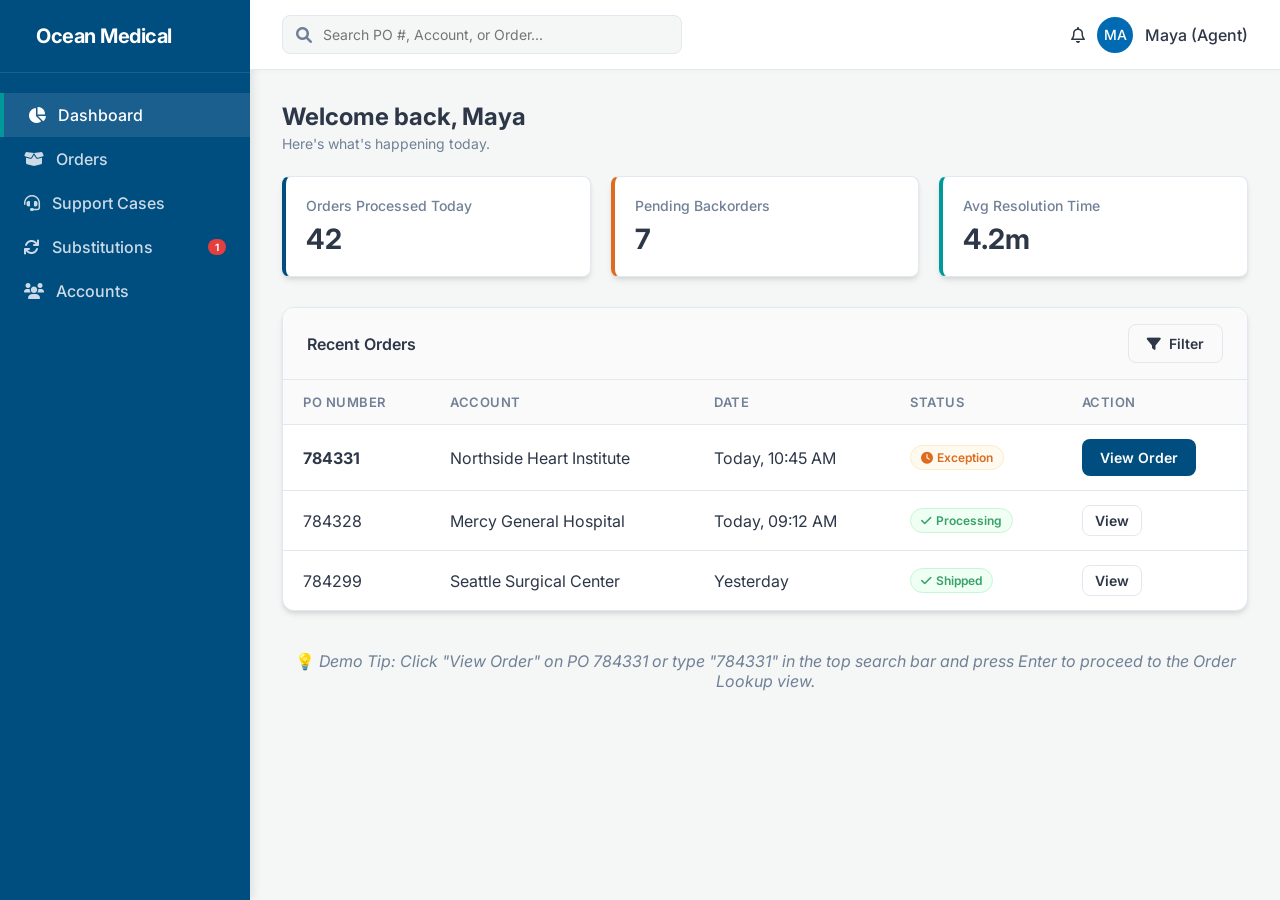
==== Ocean Medical/index.html @ 2ea59553 "Create index.html" ====
<!DOCTYPE html>
<html lang="en">
<head>
    <meta charset="UTF-8">
    <meta name="viewport" content="width=device-width, initial-scale=1.0">
    <title>Ocean Medical CRM</title>
    <link href="https://fonts.googleapis.com/css2?family=Inter:wght@300;400;500;600;700&display=swap" rel="stylesheet">
    <link href="https://cdnjs.cloudflare.com/ajax/libs/font-awesome/6.0.0/css/all.min.css" rel="stylesheet">
    <style>
        :root {
            --primary: #004d80;
            --primary-light: #006bb3;
            --secondary: #009999;
            --background: #f4f7f6;
            --surface: #ffffff;
            --text-main: #2d3748;
            --text-muted: #718096;
            --danger: #e53e3e;
            --danger-bg: #fff5f5;
            --success: #38a169;
            --success-bg: #f0fff4;
            --warning: #dd6b20;
            --border: #e2e8f0;
            --shadow: 0 4px 6px -1px rgba(0, 0, 0, 0.1), 0 2px 4px -1px rgba(0, 0, 0, 0.06);
            --radius-md: 8px;
            --radius-lg: 12px;
        }

        * {
            margin: 0;
            padding: 0;
            box-sizing: border-box;
            font-family: 'Inter', sans-serif;
        }

        body {
            background-color: var(--background);
            color: var(--text-main);
            display: flex;
            height: 100vh;
            overflow: hidden;
        }

        /* Layout */
        .sidebar {
            width: 250px;
            background-color: var(--primary);
            color: white;
            display: flex;
            flex-direction: column;
            box-shadow: 2px 0 10px rgba(0,0,0,0.1);
        }

        .brand {
            padding: 24px;
            font-size: 20px;
            font-weight: 700;
            display: flex;
            align-items: center;
            gap: 12px;
            border-bottom: 1px solid rgba(255,255,255,0.1);
            letter-spacing: -0.5px;
        }

        .brand i {
            color: var(--secondary);
            font-size: 24px;
        }

        .nav-items {
            padding: 20px 0;
            flex: 1;
        }

        .nav-item {
            padding: 12px 24px;
            display: flex;
            align-items: center;
            gap: 12px;
            color: rgba(255,255,255,0.8);
            cursor: pointer;
            transition: all 0.2s;
            font-weight: 500;
        }

        .nav-item:hover, .nav-item.active {
            background-color: rgba(255,255,255,0.1);
            color: white;
            border-left: 4px solid var(--secondary);
        }

        .main-content {
            flex: 1;
            display: flex;
            flex-direction: column;
            overflow-y: auto;
        }

        .topbar {
            height: 70px;
            background: var(--surface);
            border-bottom: 1px solid var(--border);
            display: flex;
            align-items: center;
            justify-content: space-between;
            padding: 0 32px;
            box-shadow: 0 2px 4px rgba(0,0,0,0.02);
        }

        .search-container {
            position: relative;
            width: 400px;
        }

        .search-container i {
            position: absolute;
            left: 14px;
            top: 50%;
            transform: translateY(-50%);
            color: var(--text-muted);
        }

        .search-input {
            width: 100%;
            padding: 10px 10px 10px 40px;
            border: 1px solid var(--border);
            border-radius: var(--radius-md);
            background: var(--background);
            font-size: 14px;
            transition: all 0.2s;
        }

        .search-input:focus {
            outline: none;
            border-color: var(--primary);
            background: var(--surface);
            box-shadow: 0 0 0 3px rgba(0, 77, 128, 0.1);
        }

        .user-profile {
            display: flex;
            align-items: center;
            gap: 12px;
            font-weight: 500;
        }

        .avatar {
            width: 36px;
            height: 36px;
            background-color: var(--primary-light);
            color: white;
            border-radius: 50%;
            display: flex;
            align-items: center;
            justify-content: center;
            font-size: 14px;
        }

        /* Container for Views */
        .view-container {
            padding: 32px;
            max-width: 1200px;
            margin: 0 auto;
            width: 100%;
            display: none; /* Hidden by default */
            animation: fadeIn 0.4s ease;
        }

        .view-container.active {
            display: block;
        }

        @keyframes fadeIn {
            from { opacity: 0; transform: translateY(10px); }
            to { opacity: 1; transform: translateY(0); }
        }

        /* View common elements */
        .page-header {
            margin-bottom: 24px;
            display: flex;
            justify-content: space-between;
            align-items: flex-end;
        }

        .page-title {
            font-size: 24px;
            font-weight: 700;
            color: var(--text-main);
        }
        
        .page-subtitle {
            color: var(--text-muted);
            margin-top: 4px;
            font-size: 14px;
        }

        .card {
            background: var(--surface);
            border-radius: var(--radius-lg);
            box-shadow: var(--shadow);
            border: 1px solid var(--border);
            overflow: hidden;
            margin-bottom: 24px;
        }

        .card-header {
            padding: 16px 24px;
            border-bottom: 1px solid var(--border);
            font-weight: 600;
            display: flex;
            justify-content: space-between;
            align-items: center;
            background: #fafafa;
        }

        .card-body {
            padding: 24px;
        }

        /* Buttons */
        .btn {
            padding: 10px 18px;
            border-radius: var(--radius-md);
            font-weight: 600;
            font-size: 14px;
            cursor: pointer;
            border: none;
            transition: all 0.2s;
            display: inline-flex;
            align-items: center;
            gap: 8px;
        }

        .btn-primary {
            background-color: var(--primary);
            color: white;
        }

        .btn-primary:hover {
            background-color: var(--primary-light);
            transform: translateY(-1px);
        }

        .btn-outline {
            background-color: transparent;
            border: 1px solid var(--border);
            color: var(--text-main);
        }

        .btn-outline:hover {
            background-color: var(--background);
        }

        .btn-danger {
            background-color: var(--danger);
            color: white;
        }

        /* Status Badges */
        .badge {
            padding: 4px 10px;
            border-radius: 20px;
            font-size: 12px;
            font-weight: 600;
            display: inline-flex;
            align-items: center;
            gap: 4px;
        }

        .badge-danger { background: var(--danger-bg); color: var(--danger); border: 1px solid #fed7d7; }
        .badge-success { background: var(--success-bg); color: var(--success); border: 1px solid #c6f6d5; }
        .badge-warning { background: #fffaf0; color: var(--warning); border: 1px solid #feebc8; }

        /* Tables */
        .table {
            width: 100%;
            border-collapse: collapse;
        }

        .table th, .table td {
            text-align: left;
            padding: 14px 20px;
            border-bottom: 1px solid var(--border);
        }

        .table th {
            font-weight: 600;
            color: var(--text-muted);
            font-size: 13px;
            text-transform: uppercase;
            letter-spacing: 0.5px;
            background: #fafafa;
        }

        .table tr:last-child td { border-bottom: none; }
        .table tbody tr:hover { background-color: var(--background); }

        /* Custom Order Details Styles */
        .info-grid {
            display: grid;
            grid-template-columns: repeat(3, 1fr);
            gap: 20px;
            margin-bottom: 24px;
        }

        .info-item label {
            display: block;
            font-size: 12px;
            color: var(--text-muted);
            margin-bottom: 4px;
            text-transform: uppercase;
            font-weight: 600;
        }

        .info-item div {
            font-size: 15px;
            font-weight: 500;
        }

        .substitute-alert {
            background-color: #ebf8ff;
            border: 1px solid #bee3f8;
            border-left: 4px solid #3182ce;
            padding: 16px;
            border-radius: var(--radius-md);
            margin-top: 24px;
            display: flex;
            justify-content: space-between;
            align-items: center;
        }
        
        .sub-text strong {
            color: #2b6cb0;
        }

        /* Form Styles */
        .form-group {
            margin-bottom: 20px;
        }

        .form-label {
            display: block;
            margin-bottom: 8px;
            font-weight: 600;
            color: var(--text-main);
            font-size: 14px;
        }

        .form-control {
            width: 100%;
            padding: 12px;
            border: 1px solid var(--border);
            border-radius: var(--radius-md);
            font-size: 15px;
            transition: all 0.2s;
        }

        .form-control:focus {
            outline: none;
            border-color: var(--primary);
            box-shadow: 0 0 0 3px rgba(0, 77, 128, 0.1);
        }

        textarea.form-control {
            min-height: 100px;
            resize: vertical;
        }

        .checkbox-group {
            display: flex;
            align-items: center;
            gap: 10px;
            margin-bottom: 12px;
            padding: 12px;
            background: var(--background);
            border-radius: var(--radius-md);
            border: 1px solid var(--border);
            cursor: pointer;
        }

        .checkbox-group input {
            width: 18px;
            height: 18px;
            accent-color: var(--primary);
        }

        /* Success Alert */
        .success-banner {
            background-color: var(--success);
            color: white;
            padding: 20px;
            border-radius: var(--radius-md);
            display: flex;
            align-items: center;
            gap: 16px;
            margin-bottom: 24px;
            display: none;
        }
        .success-banner.active {
            display: flex;
            animation: fadeIn 0.4s ease;
        }

        .dashboard-stats {
            display: grid;
            grid-template-columns: repeat(3, 1fr);
            gap: 20px;
            margin-bottom: 30px;
        }
        
        .stat-card {
            background: white;
            padding: 20px;
            border-radius: var(--radius-md);
            border: 1px solid var(--border);
            box-shadow: var(--shadow);
            border-left: 4px solid var(--primary);
        }
        .stat-value {
            font-size: 28px;
            font-weight: 700;
            margin-top: 8px;
        }
        .stat-label {
            color: var(--text-muted);
            font-size: 14px;
            font-weight: 500;
        }

        /* ── Substitution View Styles ── */
        .sub-page-alert {
            background: linear-gradient(135deg, #ebf8ff 0%, #e6f6ff 100%);
            border: 1px solid #bee3f8;
            border-left: 5px solid #3182ce;
            border-radius: var(--radius-md);
            padding: 18px 24px;
            margin-bottom: 24px;
            display: flex;
            align-items: center;
            gap: 14px;
        }
        .sub-page-alert i { font-size: 22px; color: #3182ce; flex-shrink: 0; }
        .sub-page-alert-text { flex: 1; }
        .sub-page-alert-text strong { color: #2b6cb0; }
        .sub-page-alert-text p { margin-top: 2px; color: var(--text-muted); font-size: 14px; }

        .comparison-grid {
            display: grid;
            grid-template-columns: 1fr 1fr;
            gap: 20px;
            margin-bottom: 24px;
        }

        .compare-card {
            border-radius: var(--radius-lg);
            border: 1px solid var(--border);
            overflow: hidden;
            box-shadow: var(--shadow);
        }
        .compare-card-header {
            padding: 14px 20px;
            font-weight: 700;
            font-size: 14px;
            display: flex;
            align-items: center;
            gap: 10px;
        }
        .compare-card-header.original {
            background: #fff5f5;
            color: var(--danger);
            border-bottom: 1px solid #fed7d7;
        }
        .compare-card-header.substitute {
            background: #f0fdf4;
            color: var(--success);
            border-bottom: 1px solid #c6f6d5;
        }
        .compare-card-body {
            background: white;
            padding: 20px;
        }
        .compare-row {
            display: flex;
            justify-content: space-between;
            align-items: center;
            padding: 10px 0;
            border-bottom: 1px solid var(--border);
            font-size: 14px;
        }
        .compare-row:last-child { border-bottom: none; }
        .compare-row-label { color: var(--text-muted); font-weight: 500; }
        .compare-row-value { font-weight: 600; }

        .availability-badge {
            display: inline-flex;
            align-items: center;
            gap: 6px;
            padding: 4px 12px;
            border-radius: 20px;
            font-size: 12px;
            font-weight: 700;
        }
        .avail-none { background: #fff5f5; color: var(--danger); border: 1px solid #fed7d7; }
        .avail-good { background: #f0fff4; color: var(--success); border: 1px solid #c6f6d5; }

        .sub-detail-row {
            display: grid;
            grid-template-columns: repeat(3, 1fr);
            gap: 20px;
            margin-bottom: 24px;
        }
        .sub-detail-item {
            background: #fafafa;
            border: 1px solid var(--border);
            border-radius: var(--radius-md);
            padding: 16px 20px;
        }
        .sub-detail-item label {
            font-size: 11px;
            text-transform: uppercase;
            letter-spacing: 0.6px;
            color: var(--text-muted);
            font-weight: 600;
            display: block;
            margin-bottom: 6px;
        }
        .sub-detail-item div {
            font-size: 15px;
            font-weight: 600;
            color: var(--text-main);
        }

        .price-diff-banner {
            background: linear-gradient(135deg, #fffaf0, #fefce8);
            border: 1px solid #feebc8;
            border-left: 5px solid var(--warning);
            border-radius: var(--radius-md);
            padding: 16px 24px;
            display: flex;
            align-items: center;
            gap: 14px;
            margin-bottom: 24px;
        }
        .price-diff-banner i { color: var(--warning); font-size: 20px; }
        .price-diff-text { flex: 1; }
        .price-diff-text strong { color: #744210; }
        .price-diff-text p { font-size: 13px; color: var(--text-muted); margin-top: 2px; }

        .sub-actions {
            display: flex;
            gap: 12px;
            justify-content: flex-end;
            padding-top: 24px;
            border-top: 1px solid var(--border);
            margin-top: 8px;
        }

        .btn-success {
            background-color: var(--success);
            color: white;
        }
        .btn-success:hover {
            background-color: #2f855a;
            transform: translateY(-1px);
        }

        .sub-nav-badge {
            background: #e53e3e;
            color: white;
            font-size: 10px;
            font-weight: 700;
            border-radius: 10px;
            padding: 2px 7px;
            margin-left: auto;
        }

        /* ── Redesigned Case Page ── */
        .case-layout {
            display: grid;
            grid-template-columns: 1fr 340px;
            gap: 24px;
            align-items: start;
        }

        .case-form-panel {
            background: var(--surface);
            border-radius: var(--radius-lg);
            border: 1px solid var(--border);
            box-shadow: var(--shadow);
            overflow: hidden;
        }

        .case-form-section {
            padding: 24px;
            border-bottom: 1px solid var(--border);
        }
        .case-form-section:last-child { border-bottom: none; }

        .case-section-title {
            font-size: 13px;
            font-weight: 700;
            text-transform: uppercase;
            letter-spacing: 0.6px;
            color: var(--text-muted);
            margin-bottom: 16px;
            display: flex;
            align-items: center;
            gap: 8px;
        }
        .case-section-title i { color: var(--primary); }

        .priority-selector {
            display: grid;
            grid-template-columns: repeat(3, 1fr);
            gap: 10px;
            margin-bottom: 0;
        }
        .priority-option {
            border: 2px solid var(--border);
            border-radius: var(--radius-md);
            padding: 12px;
            text-align: center;
            cursor: pointer;
            transition: all 0.2s;
            user-select: none;
        }
        .priority-option:hover { border-color: var(--primary); background: #f0f7ff; }
        .priority-option.selected { border-color: var(--danger); background: #fff5f5; }
        .priority-option .p-icon { font-size: 20px; margin-bottom: 6px; }
        .priority-option .p-label { font-size: 12px; font-weight: 700; }
        .priority-option .p-sub { font-size: 11px; color: var(--text-muted); margin-top: 2px; }
        .priority-option.selected .p-label { color: var(--danger); }

        .action-card {
            border: 1.5px solid var(--border);
            border-radius: var(--radius-md);
            padding: 16px;
            margin-bottom: 10px;
            display: flex;
            align-items: flex-start;
            gap: 14px;
            cursor: pointer;
            transition: all 0.2s;
            position: relative;
            background: white;
        }
        .action-card:last-child { margin-bottom: 0; }
        .action-card:hover { border-color: var(--primary-light); background: #f8faff; }
        .action-card.checked { background: #f0f4ff; }
        .action-card.checked.danger { border-color: var(--danger); background: #fff5f5; }
        .action-card.checked.warning { border-color: var(--warning); background: #fffaf0; }
        .action-card input[type="checkbox"] { display: none; }
        .action-card-icon {
            width: 36px;
            height: 36px;
            border-radius: 8px;
            display: flex;
            align-items: center;
            justify-content: center;
            font-size: 16px;
            flex-shrink: 0;
        }
        .action-card-icon.danger { background: #fff5f5; color: var(--danger); }
        .action-card-icon.warning { background: #fffaf0; color: var(--warning); }
        .action-card-body { flex: 1; }
        .action-card-title { font-weight: 700; font-size: 14px; margin-bottom: 3px; }
        .action-card-desc { font-size: 12px; color: var(--text-muted); line-height: 1.5; }
        .action-card-check {
            width: 22px;
            height: 22px;
            border-radius: 6px;
            border: 2px solid var(--border);
            display: flex;
            align-items: center;
            justify-content: center;
            flex-shrink: 0;
            transition: all 0.2s;
            color: white;
            font-size: 12px;
        }
        .action-card.checked .action-card-check {
            border-color: var(--primary);
            background: var(--primary);
        }

        .case-submit-row {
            padding: 20px 24px;
            background: #fafafa;
            border-top: 1px solid var(--border);
            display: flex;
            align-items: center;
            justify-content: space-between;
        }
        .case-submit-row .submit-hint {
            font-size: 12px;
            color: var(--text-muted);
            display: flex;
            align-items: center;
            gap: 6px;
        }

        /* Sidebar */
        .case-sidebar {
            display: flex;
            flex-direction: column;
            gap: 16px;
        }
        .sidebar-card {
            background: var(--surface);
            border-radius: var(--radius-lg);
            border: 1px solid var(--border);
            box-shadow: var(--shadow);
            overflow: hidden;
        }
        .sidebar-card-header {
            padding: 12px 16px;
            border-bottom: 1px solid var(--border);
            font-size: 12px;
            font-weight: 700;
            text-transform: uppercase;
            letter-spacing: 0.6px;
            color: var(--text-muted);
            background: #fafafa;
            display: flex;
            align-items: center;
            gap: 8px;
        }
        .sidebar-row {
            display: flex;
            justify-content: space-between;
            align-items: center;
            padding: 10px 16px;
            border-bottom: 1px solid var(--border);
            font-size: 13px;
        }
        .sidebar-row:last-child { border-bottom: none; }
        .sidebar-row-label { color: var(--text-muted); font-weight: 500; }
        .sidebar-row-value { font-weight: 600; text-align: right; }

        .sub-applied-banner {
            margin: 0 16px 12px;
            margin-top: 12px;
            background: linear-gradient(135deg, #f0fff4, #e6ffed);
            border: 1px solid #c6f6d5;
            border-radius: var(--radius-md);
            padding: 10px 14px;
            font-size: 12px;
            color: var(--success);
            display: flex;
            align-items: center;
            gap: 8px;
            font-weight: 600;
        }

        /* Enhanced success banner */
        .success-banner {
            background: linear-gradient(135deg, #276749, #2f855a);
            color: white;
            padding: 0;
            border-radius: var(--radius-lg);
            margin-bottom: 24px;
            display: none;
            box-shadow: 0 4px 15px rgba(39,103,73,0.3);
            overflow: hidden;
        }
        .success-banner.active {
            display: block;
            animation: fadeIn 0.4s ease;
        }
        .success-banner-top {
            padding: 20px 24px;
            display: flex;
            align-items: center;
            gap: 16px;
        }
        .success-banner-icon {
            width: 48px;
            height: 48px;
            background: rgba(255,255,255,0.2);
            border-radius: 50%;
            display: flex;
            align-items: center;
            justify-content: center;
            font-size: 22px;
            flex-shrink: 0;
        }
        .success-banner-title { font-weight: 700; font-size: 17px; }
        .success-banner-sub { font-size: 13px; opacity: 0.85; margin-top: 2px; }
        .success-banner-pills {
            display: flex;
            gap: 10px;
            padding: 14px 24px;
            background: rgba(0,0,0,0.15);
            flex-wrap: wrap;
        }
        .success-pill {
            background: rgba(255,255,255,0.15);
            border: 1px solid rgba(255,255,255,0.3);
            color: white;
            border-radius: 20px;
            padding: 5px 14px;
            font-size: 12px;
            font-weight: 600;
            display: flex;
            align-items: center;
            gap: 6px;
        }

    </style>
</head>
<body>

    <!-- Sidebar -->
    <div class="sidebar">
        <div class="brand">
            <i class="fa-solid fa-staff-snake"></i>
            Ocean Medical
        </div>
        <div class="nav-items">
            <div class="nav-item active" onclick="switchView('view-dashboard')">
                <i class="fa-solid fa-chart-pie"></i> Dashboard
            </div>
            <div class="nav-item" onclick="switchView('view-order')">
                <i class="fa-solid fa-box-open"></i> Orders
            </div>
            <div class="nav-item" onclick="switchView('view-case')">
                <i class="fa-solid fa-headset"></i> Support Cases
            </div>
            <div class="nav-item" onclick="switchView('view-substitutions')">
                <i class="fa-solid fa-arrows-rotate"></i> Substitutions
                <span class="sub-nav-badge">1</span>
            </div>
            <div class="nav-item">
                <i class="fa-solid fa-users"></i> Accounts
            </div>
        </div>
    </div>

    <!-- Main Content -->
    <div class="main-content">
        <!-- Topbar -->
        <div class="topbar">
            <div class="search-container">
                <i class="fa-solid fa-search"></i>
                <input type="text" class="search-input" placeholder="Search PO #, Account, or Order..." id="global-search" onkeypress="handleSearch(event)">
            </div>
            <div class="user-profile">
                <i class="fa-regular fa-bell"></i>
                <div class="avatar">MA</div>
                <span>Maya (Agent)</span>
            </div>
        </div>

        <!-- VIEW 1: Dashboard -->
        <div id="view-dashboard" class="view-container active">
            <div class="page-header">
                <div>
                    <h1 class="page-title">Welcome back, Maya</h1>
                    <p class="page-subtitle">Here's what's happening today.</p>
                </div>
            </div>
            
            <div class="dashboard-stats">
                <div class="stat-card">
                    <div class="stat-label">Orders Processed Today</div>
                    <div class="stat-value">42</div>
                </div>
                <div class="stat-card" style="border-left-color: var(--warning);">
                    <div class="stat-label">Pending Backorders</div>
                    <div class="stat-value">7</div>
                </div>
                <div class="stat-card" style="border-left-color: var(--secondary);">
                    <div class="stat-label">Avg Resolution Time</div>
                    <div class="stat-value">4.2m</div>
                </div>
            </div>

            <div class="card">
                <div class="card-header">
                    Recent Orders
                    <button class="btn btn-outline"><i class="fa-solid fa-filter"></i> Filter</button>
                </div>
                <table class="table">
                    <thead>
                        <tr>
                            <th>PO Number</th>
                            <th>Account</th>
                            <th>Date</th>
                            <th>Status</th>
                            <th>Action</th>
                        </tr>
                    </thead>
                    <tbody>
                        <!-- Mock click on PO 784331 -->
                        <tr>
                            <td><strong>784331</strong></td>
                            <td>Northside Heart Institute</td>
                            <td>Today, 10:45 AM</td>
                            <td><span class="badge badge-warning"><i class="fa-solid fa-clock"></i> Exception</span></td>
                            <td><button class="btn btn-primary" onclick="switchView('view-order')">View Order</button></td>
                        </tr>
                        <tr>
                            <td>784328</td>
                            <td>Mercy General Hospital</td>
                            <td>Today, 09:12 AM</td>
                            <td><span class="badge badge-success"><i class="fa-solid fa-check"></i> Processing</span></td>
                            <td><button class="btn btn-outline" style="padding: 6px 12px;">View</button></td>
                        </tr>
                        <tr>
                            <td>784299</td>
                            <td>Seattle Surgical Center</td>
                            <td>Yesterday</td>
                            <td><span class="badge badge-success"><i class="fa-solid fa-check"></i> Shipped</span></td>
                            <td><button class="btn btn-outline" style="padding: 6px 12px;">View</button></td>
                        </tr>
                    </tbody>
                </table>
            </div>
            
            <p style="color: var(--text-muted); text-align: center; margin-top: 40px;">
                💡 <em>Demo Tip: Click "View Order" on PO 784331 or type "784331" in the top search bar and press Enter to proceed to the Order Lookup view.</em>
            </p>
        </div>


        <!-- VIEW 2: Order Lookup -->
        <div id="view-order" class="view-container">
            <div class="page-header">
                <div>
                    <h1 class="page-title">Order #OM-90211</h1>
                    <p class="page-subtitle">Customer PO: <strong>784331</strong> | Placed: Today 10:45 AM</p>
                </div>
                <div>
                    <button class="btn btn-danger" onclick="switchView('view-case')"><i class="fa-solid fa-triangle-exclamation"></i> Create Escalation Case</button>
                </div>
            </div>

            <div class="card">
                <div class="card-header">Order Summary</div>
                <div class="card-body">
                    <div class="info-grid">
                        <div class="info-item">
                            <label>Account</label>
                            <div>Northside Heart Institute</div>
                        </div>
                        <div class="info-item">
                            <label>Contact</label>
                            <div>Lauren (Procurement)</div>
                        </div>
                        <div class="info-item">
                            <label>Shipping Speed</label>
                            <div>Standard (2-Day)</div>
                        </div>
                        <div class="info-item">
                            <label>Billing Terms</label>
                            <div>Net 30</div>
                        </div>
                        <div class="info-item">
                            <label>Contract Tier</label>
                            <div>Tier 2 (Cardio)</div>
                        </div>
                        <div class="info-item">
                            <label>Total Value</label>
                            <div>$4,250.00</div>
                        </div>
                    </div>
                </div>
            </div>

            <div class="card">
                <div class="card-header">Line Items</div>
                <table class="table">
                    <thead>
                        <tr>
                            <th>SKU</th>
                            <th>Description</th>
                            <th>Qty</th>
                            <th>Unit Price</th>
                            <th>Status</th>
                        </tr>
                    </thead>
                    <tbody>
                        <tr>
                            <td>EMB-C200</td>
                            <td><strong>Embolization Coils (200mm)</strong><br><span style="color: var(--text-muted); font-size: 12px;">Required for patient procedure today</span></td>
                            <td>2</td>
                            <td>$1,500.00</td>
                            <td><span class="badge badge-danger"><i class="fa-solid fa-triangle-exclamation"></i> Backordered</span></td>
                        </tr>
                        <tr>
                            <td>CATH-10</td>
                            <td>Guide Catheter Size 10</td>
                            <td>5</td>
                            <td>$250.00</td>
                            <td><span class="badge badge-success"><i class="fa-solid fa-box"></i> In Stock</span></td>
                        </tr>
                    </tbody>
                </table>
                
                <div class="card-body" style="padding-top: 0;">
                    <div class="substitute-alert">
                        <div class="sub-text">
                            <i class="fa-solid fa-lightbulb" style="color: #ecc94b; margin-right: 8px;"></i>
                            <strong>Substitute Available:</strong> 
                            Clinically comparable SKU <strong>EMB-C200-PRO</strong> is currently in stock at the local hub and available for Same-Day Courier Delivery. Note: Slight pricing variance.
                        </div>
                        <button class="btn btn-primary" onclick="switchView('view-substitutions')"><i class="fa-solid fa-arrow-right"></i> View Substitute</button>
                    </div>
                </div>
            </div>
            
             <p style="color: var(--text-muted); text-align: center; margin-top: 40px;">
                💡 <em>Demo Tip: Click "Create Escalation Case" at the top right to simulate resolving the frustration/invoice risk.</em>
            </p>
        </div>


        <!-- VIEW 4: Substitution Detail -->
        <div id="view-substitutions" class="view-container">
            <div class="page-header">
                <div>
                    <h1 class="page-title">Available Substitutions</h1>
                    <p class="page-subtitle">Reviewing substitute options for Order <strong>#OM-90211</strong> — PO <strong>784331</strong></p>
                </div>
                <div>
                    <button class="btn btn-outline" onclick="switchView('view-order')"><i class="fa-solid fa-arrow-left"></i> Back to Order</button>
                </div>
            </div>

            <!-- Alert Banner -->
            <div class="sub-page-alert">
                <i class="fa-solid fa-circle-info"></i>
                <div class="sub-page-alert-text">
                    <strong>1 substitution opportunity detected</strong>
                    <p>SKU <strong>EMB-C200</strong> (Embolization Coils 200mm) is currently backordered. A clinically comparable substitute is available for immediate fulfillment.</p>
                </div>
            </div>

            <!-- Side-by-side Comparison -->
            <div class="comparison-grid">
                <!-- Original Item -->
                <div class="compare-card">
                    <div class="compare-card-header original">
                        <i class="fa-solid fa-triangle-exclamation"></i> Original Item (Backordered)
                    </div>
                    <div class="compare-card-body">
                        <div class="compare-row">
                            <span class="compare-row-label">SKU</span>
                            <span class="compare-row-value">EMB-C200</span>
                        </div>
                        <div class="compare-row">
                            <span class="compare-row-label">Description</span>
                            <span class="compare-row-value">Embolization Coils (200mm)</span>
                        </div>
                        <div class="compare-row">
                            <span class="compare-row-label">Unit Price</span>
                            <span class="compare-row-value">$1,500.00</span>
                        </div>
                        <div class="compare-row">
                            <span class="compare-row-label">Qty Ordered</span>
                            <span class="compare-row-value">2</span>
                        </div>
                        <div class="compare-row">
                            <span class="compare-row-label">Stock Status</span>
                            <span class="availability-badge avail-none"><i class="fa-solid fa-xmark"></i> Backordered</span>
                        </div>
                        <div class="compare-row">
                            <span class="compare-row-label">Est. Availability</span>
                            <span class="compare-row-value">3–5 Business Days</span>
                        </div>
                        <div class="compare-row">
                            <span class="compare-row-label">Clinical Category</span>
                            <span class="compare-row-value">Interventional / Cardiology</span>
                        </div>
                        <div class="compare-row">
                            <span class="compare-row-label">Regulatory Class</span>
                            <span class="compare-row-value">FDA Class II</span>
                        </div>
                    </div>
                </div>

                <!-- Substitute Item -->
                <div class="compare-card">
                    <div class="compare-card-header substitute">
                        <i class="fa-solid fa-circle-check"></i> Recommended Substitute
                    </div>
                    <div class="compare-card-body">
                        <div class="compare-row">
                            <span class="compare-row-label">SKU</span>
                            <span class="compare-row-value">EMB-C200-PRO</span>
                        </div>
                        <div class="compare-row">
                            <span class="compare-row-label">Description</span>
                            <span class="compare-row-value">Embolization Coils PRO (200mm)</span>
                        </div>
                        <div class="compare-row">
                            <span class="compare-row-label">Unit Price</span>
                            <span class="compare-row-value" style="color: var(--warning);">$1,625.00 <span style="font-size:11px; font-weight:400;">+$125</span></span>
                        </div>
                        <div class="compare-row">
                            <span class="compare-row-label">Qty Available</span>
                            <span class="compare-row-value">6 units @ Local Hub</span>
                        </div>
                        <div class="compare-row">
                            <span class="compare-row-label">Stock Status</span>
                            <span class="availability-badge avail-good"><i class="fa-solid fa-check"></i> In Stock</span>
                        </div>
                        <div class="compare-row">
                            <span class="compare-row-label">Delivery Option</span>
                            <span class="compare-row-value" style="color: var(--success);">Same-Day Courier</span>
                        </div>
                        <div class="compare-row">
                            <span class="compare-row-label">Clinical Category</span>
                            <span class="compare-row-value">Interventional / Cardiology</span>
                        </div>
                        <div class="compare-row">
                            <span class="compare-row-label">Regulatory Class</span>
                            <span class="compare-row-value">FDA Class II</span>
                        </div>
                    </div>
                </div>
            </div>

            <!-- Fulfillment Detail Row -->
            <div class="sub-detail-row">
                <div class="sub-detail-item">
                    <label>Fulfillment Hub</label>
                    <div>Minneapolis Distribution Center</div>
                </div>
                <div class="sub-detail-item">
                    <label>Cutoff for Same-Day</label>
                    <div>3:00 PM Local Time</div>
                </div>
                <div class="sub-detail-item">
                    <label>Clinical Equivalence</label>
                    <div>✅ Confirmed — Tier 2 Cardio</div>
                </div>
                <div class="sub-detail-item">
                    <label>Contract Coverage</label>
                    <div>Covered (Tier 2 — Variance Review Req.)</div>
                </div>
                <div class="sub-detail-item">
                    <label>Patient Procedure</label>
                    <div>Today (Urgent)</div>
                </div>
                <div class="sub-detail-item">
                    <label>Suggested By</label>
                    <div>Cresta Agent Assist</div>
                </div>
            </div>

            <!-- Pricing Variance Warning -->
            <div class="price-diff-banner">
                <i class="fa-solid fa-triangle-exclamation"></i>
                <div class="price-diff-text">
                    <strong>Pricing Variance Notice:</strong> EMB-C200-PRO is priced $125.00 higher per unit ($250.00 total for qty 2). Substitution is covered under Tier 2 contract but requires a <strong>Proactive Billing Review</strong> to avoid invoice disputes.
                    <p>Recommendation: Apply substitute and create an escalation case to flag billing review before shipment.</p>
                </div>
            </div>

            <!-- Actions -->
            <div class="card">
                <div class="card-header">Actions</div>
                <div class="card-body">
                    <div class="sub-actions">
                        <button class="btn btn-outline" onclick="switchView('view-order')">Back to Order</button>
                        <button class="btn btn-outline" onclick="switchView('view-case')"><i class="fa-solid fa-file-circle-plus"></i> Create Case Only</button>
                        <button class="btn btn-success" onclick="applySubstitute()"><i class="fa-solid fa-circle-check"></i> Apply Substitute &amp; Create Case</button>
                    </div>
                </div>
            </div>

            <p style="color: var(--text-muted); text-align: center; margin-top: 40px;">
                💡 <em>Demo Tip: Click "Apply Substitute &amp; Create Case" to proceed to the escalation case form with context pre-loaded.</em>
            </p>
        </div>

        <!-- VIEW 3: Case Creation -->
        <div id="view-case" class="view-container">

            <!-- Enhanced Success Banner -->
            <div id="success-banner" class="success-banner">
                <div class="success-banner-top">
                    <div class="success-banner-icon"><i class="fa-solid fa-circle-check"></i></div>
                    <div>
                        <div class="success-banner-title">Case CS-44291 Created Successfully</div>
                        <div class="success-banner-sub">Escalation routed to Fulfillment &amp; Billing teams. Expected same-day resolution.</div>
                    </div>
                </div>
                <div class="success-banner-pills">
                    <div class="success-pill"><i class="fa-solid fa-truck-fast"></i> Urgent Courier Dispatched</div>
                    <div class="success-pill"><i class="fa-solid fa-file-invoice-dollar"></i> Billing Review Task Created</div>
                    <div class="success-pill"><i class="fa-solid fa-user-check"></i> Assigned: Fulfillment Ops Team</div>
                    <div class="success-pill"><i class="fa-solid fa-clock"></i> ETA: Today 4:30 PM</div>
                </div>
            </div>

            <!-- Page Header -->
            <div class="page-header">
                <div>
                    <h1 class="page-title">Create Escalation Case</h1>
                    <p class="page-subtitle">Linking to Order <strong>#OM-90211</strong> &mdash; PO <strong>784331</strong> (Northside Heart Institute)</p>
                </div>
                <div style="display:flex; gap:10px;">
                    <button class="btn btn-outline" onclick="switchView('view-substitutions')"><i class="fa-solid fa-arrow-left"></i> Back</button>
                    <button class="btn btn-outline" onclick="switchView('view-order')">Cancel</button>
                </div>
            </div>

            <!-- Two-column layout -->
            <div class="case-layout">

                <!-- LEFT: Form Panel -->
                <form onsubmit="submitCase(event)" id="case-form">
                    <div class="case-form-panel">

                        <!-- Section 1: Classification -->
                        <div class="case-form-section">
                            <div class="case-section-title"><i class="fa-solid fa-tag"></i> Case Classification</div>

                            <div class="form-group" style="margin-bottom:16px;">
                                <label class="form-label">Primary Reason for Escalation</label>
                                <select class="form-control" required>
                                    <option value="">Select a reason...</option>
                                    <option value="backorder" selected>Backorder Resolution / Fulfillment Delay</option>
                                    <option value="pricing">Pricing / Billing Dispute</option>
                                    <option value="missing">Missing / Damaged Goods</option>
                                </select>
                            </div>

                            <div class="form-group" style="margin-bottom:0;">
                                <label class="form-label">Case Priority</label>
                                <div class="priority-selector">
                                    <div class="priority-option selected" onclick="selectPriority(this)">
                                        <div class="p-icon">🔴</div>
                                        <div class="p-label">Critical</div>
                                        <div class="p-sub">Patient impact</div>
                                    </div>
                                    <div class="priority-option" onclick="selectPriority(this)">
                                        <div class="p-icon">🟡</div>
                                        <div class="p-label">High</div>
                                        <div class="p-sub">Same-day SLA</div>
                                    </div>
                                    <div class="priority-option" onclick="selectPriority(this)">
                                        <div class="p-icon">🟢</div>
                                        <div class="p-label">Standard</div>
                                        <div class="p-sub">Routine review</div>
                                    </div>
                                </div>
                            </div>
                        </div>

                        <!-- Section 2: Required Actions -->
                        <div class="case-form-section">
                            <div class="case-section-title"><i class="fa-solid fa-list-check"></i> Required Actions</div>

                            <label class="action-card checked danger" onclick="toggleActionCard(this)">
                                <input type="checkbox" checked>
                                <div class="action-card-icon danger"><i class="fa-solid fa-truck-fast"></i></div>
                                <div class="action-card-body">
                                    <div class="action-card-title">Urgent Fulfillment Request</div>
                                    <div class="action-card-desc">Patient procedure pending today. Dispatch priority courier from Minneapolis Distribution Center with substitute SKU EMB-C200-PRO.</div>
                                </div>
                                <div class="action-card-check"><i class="fa-solid fa-check"></i></div>
                            </label>

                            <label class="action-card checked warning" onclick="toggleActionCard(this)">
                                <input type="checkbox" checked>
                                <div class="action-card-icon warning"><i class="fa-solid fa-file-invoice-dollar"></i></div>
                                <div class="action-card-body">
                                    <div class="action-card-title">Proactive Billing Review</div>
                                    <div class="action-card-desc">Substitute carries a $125/unit variance. Review Tier 2 contract terms and flag invoice before submission to prevent dispute.</div>
                                </div>
                                <div class="action-card-check"><i class="fa-solid fa-check"></i></div>
                            </label>

                            <label class="action-card" onclick="toggleActionCard(this)">
                                <input type="checkbox">
                                <div class="action-card-icon" style="background:#f0f4ff;color:var(--primary);"><i class="fa-solid fa-phone"></i></div>
                                <div class="action-card-body">
                                    <div class="action-card-title">Outbound Customer Call</div>
                                    <div class="action-card-desc">Notify Lauren (Procurement) at Northside Heart Institute of substitution and updated delivery timeline.</div>
                                </div>
                                <div class="action-card-check"><i class="fa-solid fa-check"></i></div>
                            </label>
                        </div>

                        <!-- Section 3: Notes -->
                        <div class="case-form-section">
                            <div class="case-section-title"><i class="fa-solid fa-note-sticky"></i> Agent Notes</div>
                            <textarea id="case-notes" class="form-control" style="min-height:120px;" placeholder="Enter details regarding the customer interaction...">Customer's physician is prepping for procedure. Embolization coils are on backorder. Substituting with EMB-C200-PRO for same-day fulfillment. Customer expressed concern about delayed reimbursement due to substitute billing. Escalating for proactive review.</textarea>
                        </div>

                        <!-- Submit Row -->
                        <div class="case-submit-row">
                            <div class="submit-hint"><i class="fa-solid fa-shield-halved"></i> Case will be routed to Fulfillment Ops &amp; Billing Review</div>
                            <div style="display:flex; gap:10px;">
                                <button type="button" class="btn btn-outline" onclick="switchView('view-order')">Cancel</button>
                                <button type="submit" class="btn btn-primary" style="padding: 10px 28px;"><i class="fa-solid fa-paper-plane"></i> Submit Case</button>
                            </div>
                        </div>
                    </div>
                </form>

                <!-- RIGHT: Context Sidebar -->
                <div class="case-sidebar">

                    <!-- Order Context -->
                    <div class="sidebar-card">
                        <div class="sidebar-card-header"><i class="fa-solid fa-box-open"></i> Order Context</div>
                        <div class="sidebar-row"><span class="sidebar-row-label">Order #</span><span class="sidebar-row-value">#OM-90211</span></div>
                        <div class="sidebar-row"><span class="sidebar-row-label">Customer PO</span><span class="sidebar-row-value">784331</span></div>
                        <div class="sidebar-row"><span class="sidebar-row-label">Account</span><span class="sidebar-row-value">Northside Heart Institute</span></div>
                        <div class="sidebar-row"><span class="sidebar-row-label">Contact</span><span class="sidebar-row-value">Lauren (Procurement)</span></div>
                        <div class="sidebar-row"><span class="sidebar-row-label">Contract Tier</span><span class="sidebar-row-value">Tier 2 (Cardio)</span></div>
                        <div class="sidebar-row"><span class="sidebar-row-label">Order Value</span><span class="sidebar-row-value">$4,250.00</span></div>
                    </div>

                    <!-- Substitution Applied -->
                    <div class="sidebar-card">
                        <div class="sidebar-card-header"><i class="fa-solid fa-arrows-rotate"></i> Substitution Applied</div>
                        <div class="sub-applied-banner"><i class="fa-solid fa-circle-check"></i> EMB-C200-PRO — In Stock</div>
                        <div class="sidebar-row"><span class="sidebar-row-label">Original SKU</span><span class="sidebar-row-value" style="color:var(--danger);">EMB-C200</span></div>
                        <div class="sidebar-row"><span class="sidebar-row-label">Substitute SKU</span><span class="sidebar-row-value" style="color:var(--success);">EMB-C200-PRO</span></div>
                        <div class="sidebar-row"><span class="sidebar-row-label">Price Variance</span><span class="sidebar-row-value" style="color:var(--warning);">+$125.00/unit</span></div>
                        <div class="sidebar-row"><span class="sidebar-row-label">Total Delta</span><span class="sidebar-row-value" style="color:var(--warning);">+$250.00</span></div>
                        <div class="sidebar-row"><span class="sidebar-row-label">Delivery</span><span class="sidebar-row-value" style="color:var(--success);">Same-Day Courier</span></div>
                        <div class="sidebar-row"><span class="sidebar-row-label">Fulfillment Hub</span><span class="sidebar-row-value">Minneapolis DC</span></div>
                    </div>

                    <!-- AI Assist Tip -->
                    <div class="sidebar-card" style="background: linear-gradient(135deg,#f0f7ff,#e8f2ff); border-color:#bee3f8;">
                        <div class="sidebar-card-header" style="background:transparent; border-color:#bee3f8; color:#2b6cb0;"><i class="fa-solid fa-wand-magic-sparkles" style="color:#3182ce;"></i> Cresta Assist</div>
                        <div style="padding: 14px 16px; font-size: 13px; color: #2b6cb0; line-height: 1.6;">
                            <strong>Suggested next step:</strong> After submitting, send a proactive update to Lauren confirming the substitute SKU and revised delivery window to reduce follow-up call volume.
                        </div>
                    </div>

                </div>
            </div>

            <p style="color: var(--text-muted); text-align: center; margin-top: 40px;">
                💡 <em>Demo Tip: Click "Submit Case" to reveal the success banner and reference number.</em>
            </p>
        </div>
    </div>

    <!-- Application Logic -->
    <script>
        function switchView(viewId) {
            // Hide all views
            document.querySelectorAll('.view-container').forEach(el => el.classList.remove('active'));
            // Remove active state from sidebar
            document.querySelectorAll('.nav-item').forEach(el => el.classList.remove('active'));
            
            // Show requested view
            document.getElementById(viewId).classList.add('active');
            
            // Update sidebar (simple mapping)
            if(viewId === 'view-dashboard') document.querySelectorAll('.nav-item')[0].classList.add('active');
            if(viewId === 'view-order') document.querySelectorAll('.nav-item')[1].classList.add('active');
            if(viewId === 'view-case') document.querySelectorAll('.nav-item')[2].classList.add('active');
            if(viewId === 'view-substitutions') document.querySelectorAll('.nav-item')[3].classList.add('active');
            
            // Re-hide success banner if moving away from case
            if(viewId !== 'view-case') {
                document.getElementById('success-banner').classList.remove('active');
            }
        }

        function handleSearch(event) {
            if (event.key === 'Enter') {
                const val = event.target.value.toLowerCase();
                if (val.includes('784331')) {
                    switchView('view-order');
                    event.target.value = ''; // clear
                } else {
                    alert('For demo purposes, please search for PO: 784331');
                }
            }
        }

        function submitCase(event) {
            event.preventDefault();
            document.getElementById('success-banner').classList.add('active');
            document.querySelector('.main-content').scrollTop = 0;
        }

        function applySubstitute() {
            switchView('view-case');
            const notes = document.getElementById('case-notes');
            if (notes) {
                notes.value = 'Substitute EMB-C200-PRO approved and applied to Order #OM-90211 (PO 784331). Same-day courier delivery confirmed from Minneapolis Distribution Center. Proactive billing review required — $250.00 pricing variance (Qty 2 × +$125.00/unit). Customer notified of fulfillment timeline.';
            }
        }

        function selectPriority(el) {
            el.closest('.priority-selector').querySelectorAll('.priority-option').forEach(o => o.classList.remove('selected'));
            el.classList.add('selected');
        }

        function toggleActionCard(el) {
            const checkbox = el.querySelector('input[type="checkbox"]');
            checkbox.checked = !checkbox.checked;
            el.classList.toggle('checked', checkbox.checked);
        }
    </script>
</body>
</html>
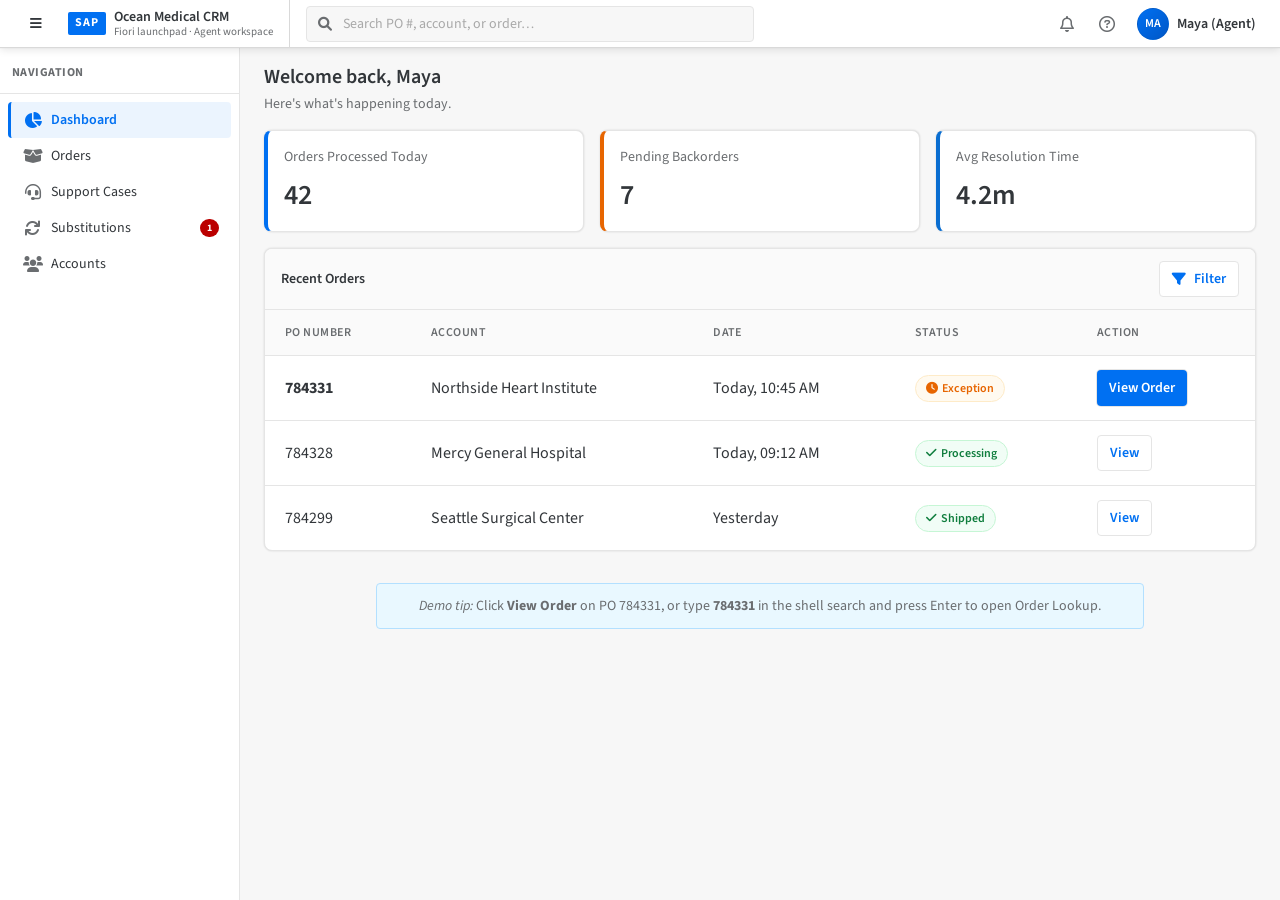
==== commit 2bef67e8: "Update index.html" ====
--- a/Ocean Medical/index.html
+++ b/Ocean Medical/index.html
@@ -3,90 +3,310 @@
 <head>
     <meta charset="UTF-8">
     <meta name="viewport" content="width=device-width, initial-scale=1.0">
-    <title>Ocean Medical CRM</title>
-    <link href="https://fonts.googleapis.com/css2?family=Inter:wght@300;400;500;600;700&display=swap" rel="stylesheet">
+    <title>Ocean Medical CRM — SAP Fiori launchpad</title>
+    <link href="https://fonts.googleapis.com/css2?family=Source+Sans+3:ital,wght@0,400;0,500;0,600;0,700;1,400&display=swap" rel="stylesheet">
     <link href="https://cdnjs.cloudflare.com/ajax/libs/font-awesome/6.0.0/css/all.min.css" rel="stylesheet">
     <style>
+        /* SAP Horizon / Fiori-inspired tokens */
         :root {
-            --primary: #004d80;
-            --primary-light: #006bb3;
-            --secondary: #009999;
-            --background: #f4f7f6;
+            --sapBrand: #0070f2;
+            --sapBrandHover: #0064d9;
+            --sapShell_Bar: #ffffff;
+            --sapShell_Border: #d9d9d9;
+            --sapShell_Shadow: 0 0.125rem 0.5rem 0 rgba(0, 0, 0, 0.1), 0 0 0.0625rem rgba(0, 0, 0, 0.1);
+            --sapPageBG: #f7f7f7;
+            --sapList_BG: #ffffff;
+            --sapTile_BG: #ffffff;
+            --sapTextColor: #32363a;
+            --sapContent_LabelColor: #6a6d70;
+            --sapHighlightColor: #0070f2;
+            --sapNeutralBorder: #e5e5e5;
+            --primary: #0070f2;
+            --primary-light: #0070f2;
+            --secondary: #0a6ed1;
+            --background: var(--sapPageBG);
             --surface: #ffffff;
-            --text-main: #2d3748;
-            --text-muted: #718096;
-            --danger: #e53e3e;
-            --danger-bg: #fff5f5;
-            --success: #38a169;
-            --success-bg: #f0fff4;
-            --warning: #dd6b20;
-            --border: #e2e8f0;
-            --shadow: 0 4px 6px -1px rgba(0, 0, 0, 0.1), 0 2px 4px -1px rgba(0, 0, 0, 0.06);
-            --radius-md: 8px;
-            --radius-lg: 12px;
+            --text-main: var(--sapTextColor);
+            --text-muted: var(--sapContent_LabelColor);
+            --danger: #bb0000;
+            --danger-bg: #ffeaf4;
+            --success: #107e3e;
+            --success-bg: #f1fdf6;
+            --warning: #e76500;
+            --border: var(--sapNeutralBorder);
+            --shadow: 0 0 0.125rem rgba(0, 0, 0, 0.15);
+            --radius-md: 0.25rem;
+            --radius-lg: 0.5rem;
         }
 
         * {
             margin: 0;
             padding: 0;
             box-sizing: border-box;
-            font-family: 'Inter', sans-serif;
+            font-family: "Source Sans 3", "72", "Helvetica Neue", Arial, sans-serif;
         }
 
         body {
-            background-color: var(--background);
+            background-color: var(--sapPageBG);
             color: var(--text-main);
-            display: flex;
             height: 100vh;
             overflow: hidden;
         }
 
-        /* Layout */
+        .sap-app {
+            display: flex;
+            flex-direction: column;
+            height: 100%;
+            min-height: 0;
+        }
+
+        /* SAP Shell Bar (top) */
+        .sap-shell-bar {
+            flex-shrink: 0;
+            height: 3rem;
+            min-height: 3rem;
+            background: var(--sapShell_Bar);
+            border-bottom: 1px solid var(--sapShell_Border);
+            box-shadow: var(--sapShell_Shadow);
+            display: flex;
+            align-items: stretch;
+            padding: 0 0.5rem 0 0;
+            z-index: 100;
+        }
+
+        .sap-shell-bar-left {
+            display: flex;
+            align-items: center;
+            gap: 0.75rem;
+            padding: 0 1rem;
+            border-right: 1px solid var(--sapShell_Border);
+        }
+
+        .sap-shell-menu-btn {
+            width: 2.5rem;
+            height: 2.5rem;
+            border: none;
+            background: transparent;
+            color: var(--sapTextColor);
+            border-radius: var(--radius-md);
+            cursor: pointer;
+            display: flex;
+            align-items: center;
+            justify-content: center;
+        }
+        .sap-shell-menu-btn:hover {
+            background: rgba(0, 112, 242, 0.08);
+            color: var(--sapBrand);
+        }
+
+        .sap-logo-mark {
+            display: flex;
+            align-items: center;
+            gap: 0.5rem;
+            text-decoration: none;
+            color: inherit;
+        }
+
+        .sap-logo-badge {
+            background: var(--sapBrand);
+            color: #fff;
+            font-size: 0.75rem;
+            font-weight: 700;
+            letter-spacing: 0.06em;
+            padding: 0.35rem 0.45rem;
+            border-radius: 0.125rem;
+            line-height: 1;
+        }
+
+        .sap-app-title {
+            display: flex;
+            flex-direction: column;
+            line-height: 1.2;
+        }
+        .sap-app-title-main {
+            font-size: 0.875rem;
+            font-weight: 600;
+            color: var(--sapTextColor);
+        }
+        .sap-app-title-sub {
+            font-size: 0.6875rem;
+            color: var(--sapContent_LabelColor);
+            font-weight: 400;
+        }
+
+        .sap-shell-bar-center {
+            flex: 1;
+            display: flex;
+            align-items: center;
+            padding: 0 1rem;
+            min-width: 0;
+        }
+
+        .search-container {
+            position: relative;
+            width: 100%;
+            max-width: 28rem;
+        }
+
+        .search-container i {
+            position: absolute;
+            left: 0.75rem;
+            top: 50%;
+            transform: translateY(-50%);
+            color: var(--sapContent_LabelColor);
+            font-size: 0.875rem;
+        }
+
+        .search-input {
+            width: 100%;
+            height: 2.25rem;
+            padding: 0 0.75rem 0 2.25rem;
+            border: 1px solid var(--sapNeutralBorder);
+            border-radius: var(--radius-md);
+            background: var(--sapPageBG);
+            font-size: 0.875rem;
+            color: var(--sapTextColor);
+            transition: border-color 0.15s, box-shadow 0.15s;
+        }
+
+        .search-input::placeholder {
+            color: #a9a9a9;
+        }
+
+        .search-input:focus {
+            outline: none;
+            border-color: var(--sapBrand);
+            background: #fff;
+            box-shadow: 0 0 0 0.125rem rgba(0, 112, 242, 0.2);
+        }
+
+        .sap-shell-bar-right {
+            display: flex;
+            align-items: center;
+            gap: 0.25rem;
+            padding-right: 0.5rem;
+        }
+
+        .sap-shell-icon-btn {
+            width: 2.25rem;
+            height: 2.25rem;
+            border: none;
+            background: transparent;
+            color: var(--sapContent_LabelColor);
+            border-radius: var(--radius-md);
+            cursor: pointer;
+            display: flex;
+            align-items: center;
+            justify-content: center;
+            font-size: 1rem;
+        }
+        .sap-shell-icon-btn:hover {
+            background: rgba(0, 112, 242, 0.08);
+            color: var(--sapBrand);
+        }
+
+        .user-profile {
+            display: flex;
+            align-items: center;
+            gap: 0.5rem;
+            padding: 0.25rem 0.5rem 0.25rem 0.25rem;
+            margin-left: 0.25rem;
+            border-radius: var(--radius-md);
+            cursor: default;
+            font-weight: 600;
+            font-size: 0.875rem;
+            color: var(--sapTextColor);
+        }
+        .user-profile:hover {
+            background: rgba(0, 112, 242, 0.06);
+        }
+
+        .avatar {
+            width: 2rem;
+            height: 2rem;
+            background: linear-gradient(135deg, #0070f2 0%, #0057c7 100%);
+            color: white;
+            border-radius: 50%;
+            display: flex;
+            align-items: center;
+            justify-content: center;
+            font-size: 0.75rem;
+            font-weight: 600;
+            border: 1px solid rgba(0, 0, 0, 0.05);
+        }
+
+        .sap-shell-body {
+            flex: 1;
+            display: flex;
+            min-height: 0;
+            overflow: hidden;
+        }
+
+        /* Side navigation (Fiori list) */
         .sidebar {
-            width: 250px;
-            background-color: var(--primary);
-            color: white;
+            width: 15rem;
+            min-width: 15rem;
+            background-color: var(--sapList_BG);
+            color: var(--sapTextColor);
             display: flex;
             flex-direction: column;
-            box-shadow: 2px 0 10px rgba(0,0,0,0.1);
+            border-right: 1px solid var(--sapNeutralBorder);
+            box-shadow: none;
         }
 
         .brand {
-            padding: 24px;
-            font-size: 20px;
+            padding: 1rem 0.75rem 0.75rem;
+            font-size: 0.75rem;
             font-weight: 700;
-            display: flex;
-            align-items: center;
-            gap: 12px;
-            border-bottom: 1px solid rgba(255,255,255,0.1);
-            letter-spacing: -0.5px;
-        }
-
-        .brand i {
-            color: var(--secondary);
-            font-size: 24px;
+            text-transform: uppercase;
+            letter-spacing: 0.04em;
+            color: var(--sapContent_LabelColor);
+            border-bottom: 1px solid var(--sapNeutralBorder);
         }
 
         .nav-items {
-            padding: 20px 0;
+            padding: 0.5rem 0;
             flex: 1;
+            overflow-y: auto;
         }
 
         .nav-item {
-            padding: 12px 24px;
-            display: flex;
-            align-items: center;
-            gap: 12px;
-            color: rgba(255,255,255,0.8);
+            padding: 0.5rem 0.75rem 0.5rem 0.75rem;
+            margin: 0 0.5rem;
+            display: flex;
+            align-items: center;
+            gap: 0.5rem;
+            color: var(--sapTextColor);
             cursor: pointer;
-            transition: all 0.2s;
-            font-weight: 500;
-        }
-
-        .nav-item:hover, .nav-item.active {
-            background-color: rgba(255,255,255,0.1);
-            color: white;
-            border-left: 4px solid var(--secondary);
+            transition: background 0.15s;
+            font-weight: 400;
+            font-size: 0.875rem;
+            border-radius: var(--radius-md);
+            border-left: 0.1875rem solid transparent;
+        }
+
+        .nav-item i {
+            width: 1.25rem;
+            text-align: center;
+            color: var(--sapContent_LabelColor);
+            font-size: 1rem;
+        }
+
+        .nav-item:hover {
+            background-color: rgba(0, 112, 242, 0.06);
+        }
+        .nav-item:hover i {
+            color: var(--sapBrand);
+        }
+
+        .nav-item.active {
+            background-color: rgba(0, 112, 242, 0.08);
+            color: var(--sapBrand);
+            font-weight: 600;
+            border-left-color: var(--sapBrand);
+        }
+        .nav-item.active i {
+            color: var(--sapBrand);
         }
 
         .main-content {
@@ -94,72 +314,28 @@
             display: flex;
             flex-direction: column;
             overflow-y: auto;
-        }
-
-        .topbar {
-            height: 70px;
-            background: var(--surface);
-            border-bottom: 1px solid var(--border);
-            display: flex;
-            align-items: center;
-            justify-content: space-between;
-            padding: 0 32px;
-            box-shadow: 0 2px 4px rgba(0,0,0,0.02);
-        }
-
-        .search-container {
-            position: relative;
-            width: 400px;
-        }
-
-        .search-container i {
-            position: absolute;
-            left: 14px;
-            top: 50%;
-            transform: translateY(-50%);
-            color: var(--text-muted);
-        }
-
-        .search-input {
-            width: 100%;
-            padding: 10px 10px 10px 40px;
-            border: 1px solid var(--border);
+            background: var(--sapPageBG);
+            min-width: 0;
+        }
+
+        .demo-tip {
+            color: var(--sapContent_LabelColor);
+            text-align: center;
+            margin-top: 2rem;
+            font-size: 0.875rem;
+            padding: 0.75rem 1rem;
+            background: #e9f8ff;
+            border: 1px solid #b3e0ff;
             border-radius: var(--radius-md);
-            background: var(--background);
-            font-size: 14px;
-            transition: all 0.2s;
-        }
-
-        .search-input:focus {
-            outline: none;
-            border-color: var(--primary);
-            background: var(--surface);
-            box-shadow: 0 0 0 3px rgba(0, 77, 128, 0.1);
-        }
-
-        .user-profile {
-            display: flex;
-            align-items: center;
-            gap: 12px;
-            font-weight: 500;
-        }
-
-        .avatar {
-            width: 36px;
-            height: 36px;
-            background-color: var(--primary-light);
-            color: white;
-            border-radius: 50%;
-            display: flex;
-            align-items: center;
-            justify-content: center;
-            font-size: 14px;
+            max-width: 48rem;
+            margin-left: auto;
+            margin-right: auto;
         }
 
         /* Container for Views */
         .view-container {
-            padding: 32px;
-            max-width: 1200px;
+            padding: 1rem 1.5rem 2rem;
+            max-width: 90rem;
             margin: 0 auto;
             width: 100%;
             display: none; /* Hidden by default */
@@ -177,84 +353,95 @@
 
         /* View common elements */
         .page-header {
-            margin-bottom: 24px;
+            margin-bottom: 1rem;
             display: flex;
             justify-content: space-between;
             align-items: flex-end;
+            flex-wrap: wrap;
+            gap: 0.75rem;
         }
 
         .page-title {
-            font-size: 24px;
-            font-weight: 700;
-            color: var(--text-main);
+            font-size: 1.25rem;
+            font-weight: 600;
+            color: var(--sapTextColor);
+            line-height: 1.3;
         }
         
         .page-subtitle {
-            color: var(--text-muted);
-            margin-top: 4px;
-            font-size: 14px;
+            color: var(--sapContent_LabelColor);
+            margin-top: 0.25rem;
+            font-size: 0.875rem;
         }
 
         .card {
-            background: var(--surface);
+            background: var(--sapTile_BG);
             border-radius: var(--radius-lg);
             box-shadow: var(--shadow);
-            border: 1px solid var(--border);
+            border: 1px solid var(--sapNeutralBorder);
             overflow: hidden;
-            margin-bottom: 24px;
+            margin-bottom: 1rem;
         }
 
         .card-header {
-            padding: 16px 24px;
-            border-bottom: 1px solid var(--border);
+            padding: 0.75rem 1rem;
+            border-bottom: 1px solid var(--sapNeutralBorder);
             font-weight: 600;
+            font-size: 0.875rem;
             display: flex;
             justify-content: space-between;
             align-items: center;
             background: #fafafa;
+            color: var(--sapTextColor);
         }
 
         .card-body {
-            padding: 24px;
-        }
-
-        /* Buttons */
+            padding: 1rem;
+        }
+
+        /* Buttons (Emphasized / Transparent) */
         .btn {
-            padding: 10px 18px;
+            height: 2.25rem;
+            padding: 0 0.75rem;
             border-radius: var(--radius-md);
             font-weight: 600;
-            font-size: 14px;
+            font-size: 0.875rem;
             cursor: pointer;
             border: none;
-            transition: all 0.2s;
+            transition: background 0.15s, box-shadow 0.15s;
             display: inline-flex;
             align-items: center;
-            gap: 8px;
+            justify-content: center;
+            gap: 0.5rem;
         }
 
         .btn-primary {
-            background-color: var(--primary);
-            color: white;
+            background-color: var(--sapBrand);
+            color: #fff;
+            box-shadow: 0 0 0 0.0625rem rgba(0, 0, 0, 0.1);
         }
 
         .btn-primary:hover {
-            background-color: var(--primary-light);
-            transform: translateY(-1px);
+            background-color: var(--sapBrandHover);
         }
 
         .btn-outline {
-            background-color: transparent;
-            border: 1px solid var(--border);
-            color: var(--text-main);
+            background-color: #fff;
+            border: 0.0625rem solid var(--sapNeutralBorder);
+            color: var(--sapBrand);
         }
 
         .btn-outline:hover {
-            background-color: var(--background);
+            background-color: rgba(0, 112, 242, 0.06);
+            border-color: var(--sapBrand);
         }
 
         .btn-danger {
             background-color: var(--danger);
-            color: white;
+            color: #fff;
+        }
+        .btn-danger:hover {
+            filter: brightness(0.95);
         }
 
         /* Status Badges */
@@ -286,10 +473,10 @@
 
         .table th {
             font-weight: 600;
-            color: var(--text-muted);
-            font-size: 13px;
+            color: var(--sapContent_LabelColor);
+            font-size: 0.75rem;
             text-transform: uppercase;
-            letter-spacing: 0.5px;
+            letter-spacing: 0.04em;
             background: #fafafa;
         }
 
@@ -358,8 +545,8 @@
 
         .form-control:focus {
             outline: none;
-            border-color: var(--primary);
-            box-shadow: 0 0 0 3px rgba(0, 77, 128, 0.1);
+            border-color: var(--sapBrand);
+            box-shadow: 0 0 0 0.125rem rgba(0, 112, 242, 0.2);
         }
 
         textarea.form-control {
@@ -382,57 +569,142 @@
         .checkbox-group input {
             width: 18px;
             height: 18px;
-            accent-color: var(--primary);
-        }
-
-        /* Success Alert */
-        .success-banner {
-            background-color: var(--success);
-            color: white;
-            padding: 20px;
-            border-radius: var(--radius-md);
-            display: flex;
-            align-items: center;
-            gap: 16px;
-            margin-bottom: 24px;
-            display: none;
-        }
-        .success-banner.active {
-            display: flex;
-            animation: fadeIn 0.4s ease;
+            accent-color: var(--sapBrand);
         }
 
         .dashboard-stats {
             display: grid;
             grid-template-columns: repeat(3, 1fr);
-            gap: 20px;
-            margin-bottom: 30px;
+            gap: 1rem;
+            margin-bottom: 1rem;
         }
         
         .stat-card {
+            background: var(--sapTile_BG);
+            padding: 1rem;
+            border-radius: var(--radius-lg);
+            border: 1px solid var(--sapNeutralBorder);
+            box-shadow: var(--shadow);
+            border-left: 0.25rem solid var(--sapBrand);
+        }
+        .stat-value {
+            font-size: 1.75rem;
+            font-weight: 600;
+            margin-top: 0.5rem;
+            color: var(--sapTextColor);
+        }
+        .stat-label {
+            color: var(--sapContent_LabelColor);
+            font-size: 0.875rem;
+            font-weight: 400;
+        }
+
+        /* ── Substitution View Styles ── */
+
+        /* Substitute option cards */
+        .sub-options-grid {
+            display: flex;
+            flex-direction: column;
+            gap: 14px;
+            flex: 1;
+        }
+        .sub-option-card {
+            border: 2px solid var(--border);
+            border-radius: var(--radius-lg);
+            padding: 18px 20px;
+            cursor: pointer;
+            transition: all 0.2s ease;
             background: white;
-            padding: 20px;
-            border-radius: var(--radius-md);
-            border: 1px solid var(--border);
-            box-shadow: var(--shadow);
-            border-left: 4px solid var(--primary);
-        }
-        .stat-value {
-            font-size: 28px;
+            position: relative;
+        }
+        .sub-option-card:hover {
+            border-color: var(--sapBrand);
+            background: rgba(0, 112, 242, 0.04);
+            transform: translateY(-1px);
+            box-shadow: 0 0.125rem 0.5rem rgba(0, 112, 242, 0.12);
+        }
+        .sub-option-card.selected {
+            border-color: var(--sapBrand);
+            background: rgba(0, 112, 242, 0.06);
+            box-shadow: 0 0.25rem 0.75rem rgba(0, 112, 242, 0.15);
+        }
+        .sub-option-card .option-radio {
+            position: absolute;
+            top: 16px;
+            right: 16px;
+            width: 20px;
+            height: 20px;
+            border: 2px solid var(--border);
+            border-radius: 50%;
+            background: white;
+            transition: all 0.2s;
+            display: flex;
+            align-items: center;
+            justify-content: center;
+        }
+        .sub-option-card.selected .option-radio {
+            border-color: var(--sapBrand);
+            background: var(--sapBrand);
+        }
+        .sub-option-card.selected .option-radio::after {
+            content: '';
+            width: 8px;
+            height: 8px;
+            border-radius: 50%;
+            background: white;
+        }
+        .option-recommended-badge {
+            display: inline-flex;
+            align-items: center;
+            gap: 5px;
+            background: linear-gradient(135deg, #dcfce7, #d1fae5);
+            color: #166534;
+            border: 1px solid #bbf7d0;
+            border-radius: 20px;
+            padding: 3px 10px;
+            font-size: 11px;
             font-weight: 700;
-            margin-top: 8px;
-        }
-        .stat-label {
+            margin-bottom: 10px;
+            text-transform: uppercase;
+            letter-spacing: 0.4px;
+        }
+        .sub-option-name {
+            font-size: 15px;
+            font-weight: 700;
+            color: var(--text-main);
+            margin-bottom: 6px;
+            padding-right: 30px;
+        }
+        .sub-option-features {
+            list-style: none;
+            padding: 0;
+            margin: 8px 0 0;
+            display: flex;
+            flex-direction: column;
+            gap: 5px;
+        }
+        .sub-option-features li {
+            font-size: 12.5px;
             color: var(--text-muted);
-            font-size: 14px;
-            font-weight: 500;
-        }
-
-        /* ── Substitution View Styles ── */
+            display: flex;
+            align-items: flex-start;
+            gap: 8px;
+            line-height: 1.5;
+        }
+        .sub-option-features li::before {
+            content: '•';
+            color: var(--sapBrand);
+            font-weight: 700;
+            flex-shrink: 0;
+            margin-top: 1px;
+        }
+        .sub-option-card.selected .sub-option-features li::before {
+            color: var(--sapBrand);
+        }
         .sub-page-alert {
-            background: linear-gradient(135deg, #ebf8ff 0%, #e6f6ff 100%);
-            border: 1px solid #bee3f8;
-            border-left: 5px solid #3182ce;
+            background: rgba(0, 112, 242, 0.06);
+            border: 1px solid rgba(0, 112, 242, 0.25);
+            border-left: 0.25rem solid var(--sapBrand);
             border-radius: var(--radius-md);
             padding: 18px 24px;
             margin-bottom: 24px;
@@ -440,9 +712,9 @@
             align-items: center;
             gap: 14px;
         }
-        .sub-page-alert i { font-size: 22px; color: #3182ce; flex-shrink: 0; }
+        .sub-page-alert i { font-size: 22px; color: var(--sapBrand); flex-shrink: 0; }
         .sub-page-alert-text { flex: 1; }
-        .sub-page-alert-text strong { color: #2b6cb0; }
+        .sub-page-alert-text strong { color: var(--sapTextColor); }
         .sub-page-alert-text p { margin-top: 2px; color: var(--text-muted); font-size: 14px; }
 
         .comparison-grid {
@@ -566,13 +838,15 @@
         }
 
         .sub-nav-badge {
-            background: #e53e3e;
-            color: white;
-            font-size: 10px;
+            background: var(--danger);
+            color: #fff;
+            font-size: 0.625rem;
             font-weight: 700;
-            border-radius: 10px;
-            padding: 2px 7px;
+            border-radius: 0.625rem;
+            padding: 0.125rem 0.4375rem;
             margin-left: auto;
+            min-width: 1.125rem;
+            text-align: center;
         }
 
         /* ── Redesigned Case Page ── */
@@ -608,7 +882,7 @@
             align-items: center;
             gap: 8px;
         }
-        .case-section-title i { color: var(--primary); }
+        .case-section-title i { color: var(--sapBrand); }
 
         .priority-selector {
             display: grid;
@@ -625,7 +899,7 @@
             transition: all 0.2s;
             user-select: none;
         }
-        .priority-option:hover { border-color: var(--primary); background: #f0f7ff; }
+        .priority-option:hover { border-color: var(--sapBrand); background: rgba(0, 112, 242, 0.06); }
         .priority-option.selected { border-color: var(--danger); background: #fff5f5; }
         .priority-option .p-icon { font-size: 20px; margin-bottom: 6px; }
         .priority-option .p-label { font-size: 12px; font-weight: 700; }
@@ -646,7 +920,7 @@
             background: white;
         }
         .action-card:last-child { margin-bottom: 0; }
-        .action-card:hover { border-color: var(--primary-light); background: #f8faff; }
+        .action-card:hover { border-color: var(--sapBrand); background: rgba(0, 112, 242, 0.04); }
         .action-card.checked { background: #f0f4ff; }
         .action-card.checked.danger { border-color: var(--danger); background: #fff5f5; }
         .action-card.checked.warning { border-color: var(--warning); background: #fffaf0; }
@@ -654,7 +928,7 @@
         .action-card-icon {
             width: 36px;
             height: 36px;
-            border-radius: 8px;
+            border-radius: var(--radius-md);
             display: flex;
             align-items: center;
             justify-content: center;
@@ -680,8 +954,8 @@
             font-size: 12px;
         }
         .action-card.checked .action-card-check {
-            border-color: var(--primary);
-            background: var(--primary);
+            border-color: var(--sapBrand);
+            background: var(--sapBrand);
         }
 
         .case-submit-row {
@@ -753,16 +1027,17 @@
             font-weight: 600;
         }
 
-        /* Enhanced success banner */
+        /* Enhanced success banner (SAP positive) */
         .success-banner {
-            background: linear-gradient(135deg, #276749, #2f855a);
-            color: white;
+            background: linear-gradient(135deg, #107e3e, #0d6633);
+            color: #fff;
             padding: 0;
             border-radius: var(--radius-lg);
             margin-bottom: 24px;
             display: none;
-            box-shadow: 0 4px 15px rgba(39,103,73,0.3);
+            box-shadow: 0 0.125rem 0.5rem rgba(16, 126, 62, 0.35);
             overflow: hidden;
+            border: 1px solid rgba(255, 255, 255, 0.2);
         }
         .success-banner.active {
             display: block;
@@ -807,16 +1082,48 @@
             gap: 6px;
         }
 
+        @media (max-width: 64rem) {
+            .dashboard-stats { grid-template-columns: 1fr; }
+            .case-layout { grid-template-columns: 1fr; }
+            .comparison-grid { grid-template-columns: 1fr; }
+        }
+
     </style>
 </head>
 <body>
 
-    <!-- Sidebar -->
+<div class="sap-app">
+    <header class="sap-shell-bar" role="banner">
+        <div class="sap-shell-bar-left">
+            <button type="button" class="sap-shell-menu-btn" aria-label="Menu" title="Menu"><i class="fa-solid fa-bars"></i></button>
+            <div class="sap-logo-mark">
+                <span class="sap-logo-badge">SAP</span>
+                <div class="sap-app-title">
+                    <span class="sap-app-title-main">Ocean Medical CRM</span>
+                    <span class="sap-app-title-sub">Fiori launchpad · Agent workspace</span>
+                </div>
+            </div>
+        </div>
+        <div class="sap-shell-bar-center">
+            <div class="search-container">
+                <i class="fa-solid fa-magnifying-glass" aria-hidden="true"></i>
+                <input type="search" class="search-input" placeholder="Search PO #, account, or order…" id="global-search" autocomplete="off" onkeypress="handleSearch(event)">
+            </div>
+        </div>
+        <div class="sap-shell-bar-right">
+            <button type="button" class="sap-shell-icon-btn" aria-label="Notifications"><i class="fa-regular fa-bell"></i></button>
+            <button type="button" class="sap-shell-icon-btn" aria-label="Help"><i class="fa-regular fa-circle-question"></i></button>
+            <div class="user-profile" title="Signed in">
+                <div class="avatar" aria-hidden="true">MA</div>
+                <span>Maya (Agent)</span>
+            </div>
+        </div>
+    </header>
+
+    <div class="sap-shell-body">
+    <!-- Side navigation -->
     <div class="sidebar">
-        <div class="brand">
-            <i class="fa-solid fa-staff-snake"></i>
-            Ocean Medical
-        </div>
+        <div class="brand">Navigation</div>
         <div class="nav-items">
             <div class="nav-item active" onclick="switchView('view-dashboard')">
                 <i class="fa-solid fa-chart-pie"></i> Dashboard
@@ -837,20 +1144,7 @@
         </div>
     </div>
 
-    <!-- Main Content -->
     <div class="main-content">
-        <!-- Topbar -->
-        <div class="topbar">
-            <div class="search-container">
-                <i class="fa-solid fa-search"></i>
-                <input type="text" class="search-input" placeholder="Search PO #, Account, or Order..." id="global-search" onkeypress="handleSearch(event)">
-            </div>
-            <div class="user-profile">
-                <i class="fa-regular fa-bell"></i>
-                <div class="avatar">MA</div>
-                <span>Maya (Agent)</span>
-            </div>
-        </div>
 
         <!-- VIEW 1: Dashboard -->
         <div id="view-dashboard" class="view-container active">
@@ -918,9 +1212,7 @@
                 </table>
             </div>
             
-            <p style="color: var(--text-muted); text-align: center; margin-top: 40px;">
-                💡 <em>Demo Tip: Click "View Order" on PO 784331 or type "784331" in the top search bar and press Enter to proceed to the Order Lookup view.</em>
-            </p>
+            <p class="demo-tip"><em>Demo tip:</em> Click <strong>View Order</strong> on PO 784331, or type <strong>784331</strong> in the shell search and press Enter to open Order Lookup.</p>
         </div>
 
 
@@ -1010,9 +1302,7 @@
                 </div>
             </div>
             
-             <p style="color: var(--text-muted); text-align: center; margin-top: 40px;">
-                💡 <em>Demo Tip: Click "Create Escalation Case" at the top right to simulate resolving the frustration/invoice risk.</em>
-            </p>
+             <p class="demo-tip"><em>Demo tip:</em> Use <strong>Create Escalation Case</strong> (top right) to simulate billing / fulfillment follow-up.</p>
         </div>
 
 
@@ -1032,8 +1322,8 @@
             <div class="sub-page-alert">
                 <i class="fa-solid fa-circle-info"></i>
                 <div class="sub-page-alert-text">
-                    <strong>1 substitution opportunity detected</strong>
-                    <p>SKU <strong>EMB-C200</strong> (Embolization Coils 200mm) is currently backordered. A clinically comparable substitute is available for immediate fulfillment.</p>
+                    <strong>3 substitute options available</strong>
+                    <p>SKU <strong>EMB-C200</strong> (Embolization Coils 200mm) is currently backordered. Select a clinically comparable Boston Scientific substitute below for immediate fulfillment.</p>
                 </div>
             </div>
 
@@ -1080,45 +1370,43 @@
                     </div>
                 </div>
 
-                <!-- Substitute Item -->
-                <div class="compare-card">
-                    <div class="compare-card-header substitute">
-                        <i class="fa-solid fa-circle-check"></i> Recommended Substitute
+                <!-- Substitute Options -->
+                <div class="sub-options-grid">
+
+                    <!-- Option 1: Interlock Fibered IDC -->
+                    <div class="sub-option-card selected" id="sub-opt-1" onclick="selectSubOption(1)">
+                        <div class="option-radio"></div>
+                        <div class="option-recommended-badge"><i class="fa-solid fa-star"></i> Recommended</div>
+                        <div class="sub-option-name">Interlock™ Fibered IDC™ Occlusion System</div>
+                        <ul class="sub-option-features">
+                            <li>Fibered platinum coil with mechanical detachment</li>
+                            <li>Available in 2D helical and diamond shapes for secure anchoring</li>
+                            <li>Designed for controlled deployment and vascular occlusion</li>
+                        </ul>
                     </div>
-                    <div class="compare-card-body">
-                        <div class="compare-row">
-                            <span class="compare-row-label">SKU</span>
-                            <span class="compare-row-value">EMB-C200-PRO</span>
-                        </div>
-                        <div class="compare-row">
-                            <span class="compare-row-label">Description</span>
-                            <span class="compare-row-value">Embolization Coils PRO (200mm)</span>
-                        </div>
-                        <div class="compare-row">
-                            <span class="compare-row-label">Unit Price</span>
-                            <span class="compare-row-value" style="color: var(--warning);">$1,625.00 <span style="font-size:11px; font-weight:400;">+$125</span></span>
-                        </div>
-                        <div class="compare-row">
-                            <span class="compare-row-label">Qty Available</span>
-                            <span class="compare-row-value">6 units @ Local Hub</span>
-                        </div>
-                        <div class="compare-row">
-                            <span class="compare-row-label">Stock Status</span>
-                            <span class="availability-badge avail-good"><i class="fa-solid fa-check"></i> In Stock</span>
-                        </div>
-                        <div class="compare-row">
-                            <span class="compare-row-label">Delivery Option</span>
-                            <span class="compare-row-value" style="color: var(--success);">Same-Day Courier</span>
-                        </div>
-                        <div class="compare-row">
-                            <span class="compare-row-label">Clinical Category</span>
-                            <span class="compare-row-value">Interventional / Cardiology</span>
-                        </div>
-                        <div class="compare-row">
-                            <span class="compare-row-label">Regulatory Class</span>
-                            <span class="compare-row-value">FDA Class II</span>
-                        </div>
+
+                    <!-- Option 2: Interlock-35 Fibered IDC -->
+                    <div class="sub-option-card" id="sub-opt-2" onclick="selectSubOption(2)">
+                        <div class="option-radio"></div>
+                        <div class="sub-option-name">Interlock™-35 Fibered IDC™</div>
+                        <ul class="sub-option-features">
+                            <li>Large-volume system for proximal vessels</li>
+                            <li>Optimized for rapid thrombosis</li>
+                            <li>Ideal for high-flow or larger vessel cases</li>
+                        </ul>
                     </div>
+
+                    <!-- Option 3: IDC-18 -->
+                    <div class="sub-option-card" id="sub-opt-3" onclick="selectSubOption(3)">
+                        <div class="option-radio"></div>
+                        <div class="sub-option-name">IDC-18 Soft Interlocking Detachable Coil</div>
+                        <ul class="sub-option-features">
+                            <li>Softer, thinner coil design</li>
+                            <li>Enables tight packing and precise finishing</li>
+                            <li>Commonly used for smaller or more delicate anatomy</li>
+                        </ul>
+                    </div>
+
                 </div>
             </div>
 
@@ -1171,9 +1459,7 @@
                 </div>
             </div>
 
-            <p style="color: var(--text-muted); text-align: center; margin-top: 40px;">
-                💡 <em>Demo Tip: Click "Apply Substitute &amp; Create Case" to proceed to the escalation case form with context pre-loaded.</em>
-            </p>
+            <p class="demo-tip"><em>Demo tip:</em> Click <strong>Apply Substitute &amp; Create Case</strong> to open the case form with context pre-loaded.</p>
         </div>
 
         <!-- VIEW 3: Case Creation -->
@@ -1277,7 +1563,7 @@
 
                             <label class="action-card" onclick="toggleActionCard(this)">
                                 <input type="checkbox">
-                                <div class="action-card-icon" style="background:#f0f4ff;color:var(--primary);"><i class="fa-solid fa-phone"></i></div>
+                                <div class="action-card-icon" style="background:rgba(0,112,242,0.08);color:var(--sapBrand);"><i class="fa-solid fa-phone"></i></div>
                                 <div class="action-card-body">
                                     <div class="action-card-title">Outbound Customer Call</div>
                                     <div class="action-card-desc">Notify Lauren (Procurement) at Northside Heart Institute of substitution and updated delivery timeline.</div>
@@ -1340,11 +1626,11 @@
                 </div>
             </div>
 
-            <p style="color: var(--text-muted); text-align: center; margin-top: 40px;">
-                💡 <em>Demo Tip: Click "Submit Case" to reveal the success banner and reference number.</em>
-            </p>
+            <p class="demo-tip"><em>Demo tip:</em> Click <strong>Submit Case</strong> to show the success message strip and case reference.</p>
         </div>
     </div>
+    </div>
+</div>
 
     <!-- Application Logic -->
     <script>
@@ -1387,11 +1673,26 @@
             document.querySelector('.main-content').scrollTop = 0;
         }
 
+        var selectedSubOption = 1;
+        var subOptionNames = {
+            1: 'Interlock™ Fibered IDC™ Occlusion System',
+            2: 'Interlock™-35 Fibered IDC™',
+            3: 'IDC-18 Soft Interlocking Detachable Coil'
+        };
+
+        function selectSubOption(num) {
+            selectedSubOption = num;
+            [1,2,3].forEach(function(n) {
+                document.getElementById('sub-opt-' + n).classList.toggle('selected', n === num);
+            });
+        }
+
         function applySubstitute() {
             switchView('view-case');
             const notes = document.getElementById('case-notes');
+            const subName = subOptionNames[selectedSubOption] || 'Selected Substitute';
             if (notes) {
-                notes.value = 'Substitute EMB-C200-PRO approved and applied to Order #OM-90211 (PO 784331). Same-day courier delivery confirmed from Minneapolis Distribution Center. Proactive billing review required — $250.00 pricing variance (Qty 2 × +$125.00/unit). Customer notified of fulfillment timeline.';
+                notes.value = 'Substitute "' + subName + '" approved and applied to Order #OM-90211 (PO 784331). Same-day courier delivery confirmed from Minneapolis Distribution Center. Proactive billing review required — $250.00 pricing variance (Qty 2 × +$125.00/unit). Customer notified of fulfillment timeline.';
             }
         }
 
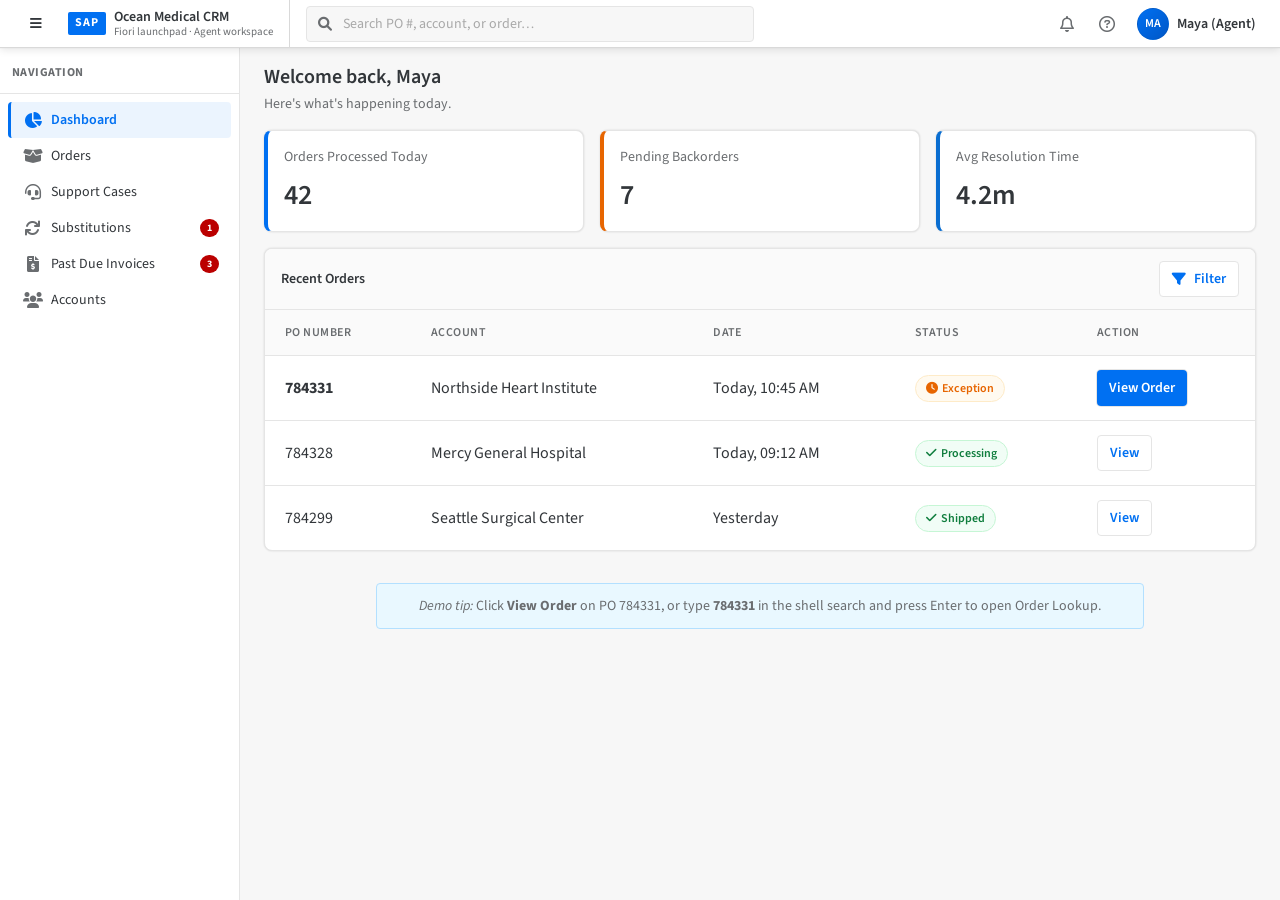
==== commit 1a08f1f5: "Update index.html" ====
--- a/Ocean Medical/index.html
+++ b/Ocean Medical/index.html
@@ -1138,6 +1138,10 @@
                 <i class="fa-solid fa-arrows-rotate"></i> Substitutions
                 <span class="sub-nav-badge">1</span>
             </div>
+            <div class="nav-item" onclick="switchView('view-invoices')">
+                <i class="fa-solid fa-file-invoice-dollar"></i> Past Due Invoices
+                <span class="sub-nav-badge">3</span>
+            </div>
             <div class="nav-item">
                 <i class="fa-solid fa-users"></i> Accounts
             </div>
@@ -1628,9 +1632,233 @@
 
             <p class="demo-tip"><em>Demo tip:</em> Click <strong>Submit Case</strong> to show the success message strip and case reference.</p>
         </div>
+
+        <!-- VIEW 5: Past Due Invoices -->
+        <div id="view-invoices" class="view-container">
+
+            <div class="page-header">
+                <div>
+                    <h1 class="page-title">Past Due Invoices</h1>
+                    <p class="page-subtitle">Account: <strong>Northside Heart Institute</strong> &mdash; 3 invoices requiring attention</p>
+                </div>
+                <div style="display:flex; gap:10px; align-items:center;">
+                    <span class="badge badge-danger" style="font-size:13px; padding:6px 14px;"><i class="fa-solid fa-triangle-exclamation"></i> $81,050 Total Outstanding</span>
+                    <button class="btn btn-outline"><i class="fa-solid fa-arrow-down-to-line"></i> Export</button>
+                </div>
+            </div>
+
+            <!-- Summary stat row -->
+            <div style="display:grid; grid-template-columns: repeat(4,1fr); gap:16px; margin-bottom:28px;">
+                <div class="stat-card" style="border-left-color:var(--danger);">
+                    <div class="stat-label">Total Outstanding</div>
+                    <div class="stat-value" style="font-size:22px;">$81,050</div>
+                </div>
+                <div class="stat-card" style="border-left-color:#c05621;">
+                    <div class="stat-label">Oldest Invoice</div>
+                    <div class="stat-value" style="font-size:22px;">75 Days</div>
+                </div>
+                <div class="stat-card" style="border-left-color:var(--warning);">
+                    <div class="stat-label">Invoices Past Due</div>
+                    <div class="stat-value" style="font-size:22px;">3</div>
+                </div>
+                <div class="stat-card" style="border-left-color:var(--primary);">
+                    <div class="stat-label">Account Terms</div>
+                    <div class="stat-value" style="font-size:22px;">Net 30</div>
+                </div>
+            </div>
+
+            <!-- ── INVOICE 1 ── -->
+            <div class="card" style="margin-bottom:24px; border-left:5px solid #dd6b20;">
+                <div class="card-header" style="background:#fffaf0;">
+                    <div style="display:flex; align-items:center; gap:12px;">
+                        <i class="fa-solid fa-file-invoice-dollar" style="color:#dd6b20; font-size:18px;"></i>
+                        <div>
+                            <div style="font-weight:700; font-size:15px;">INV-10482</div>
+                            <div style="font-size:12px; color:var(--text-muted); font-weight:400;">PO #PO-77821 &nbsp;|&nbsp; Terms: Net 30</div>
+                        </div>
+                    </div>
+                    <div style="display:flex; align-items:center; gap:12px;">
+                        <span class="badge badge-warning"><i class="fa-solid fa-clock"></i> 45 Days Past Due</span>
+                        <span style="font-weight:700; font-size:17px;">$18,750.00</span>
+                        <button class="btn btn-outline" style="padding:6px 14px; font-size:13px;"><i class="fa-solid fa-envelope"></i> Send Reminder</button>
+                        <button class="btn btn-primary" style="padding:6px 14px; font-size:13px;" onclick="switchView('view-case')"><i class="fa-solid fa-headset"></i> Create Case</button>
+                    </div>
+                </div>
+                <div class="card-body" style="padding:0;">
+                    <table class="table">
+                        <thead>
+                            <tr>
+                                <th>Item</th>
+                                <th>Description</th>
+                                <th style="text-align:right;">Qty</th>
+                                <th style="text-align:right;">Unit Price</th>
+                                <th style="text-align:right;">Amount</th>
+                            </tr>
+                        </thead>
+                        <tbody>
+                            <tr>
+                                <td><code style="background:#f0f0f0; padding:2px 6px; border-radius:4px; font-size:12px;">EMB-C200</code></td>
+                                <td><strong>Interlock&trade; Detachable Embolization Coils</strong><br><span style="font-size:12px; color:var(--text-muted);">200mm standard gauge</span></td>
+                                <td style="text-align:right;">6</td>
+                                <td style="text-align:right;">$2,500.00</td>
+                                <td style="text-align:right; font-weight:600;">$15,000.00</td>
+                            </tr>
+                            <tr>
+                                <td><code style="background:#f0f0f0; padding:2px 6px; border-radius:4px; font-size:12px;">ACC-MICRO</code></td>
+                                <td>Microcatheter Accessories</td>
+                                <td style="text-align:right;">1</td>
+                                <td style="text-align:right;">$1,750.00</td>
+                                <td style="text-align:right; font-weight:600;">$1,750.00</td>
+                            </tr>
+                            <tr>
+                                <td><code style="background:#f0f0f0; padding:2px 6px; border-radius:4px; font-size:12px;">SVC-SH</code></td>
+                                <td>Shipping &amp; Handling</td>
+                                <td style="text-align:right;">1</td>
+                                <td style="text-align:right;">$2,000.00</td>
+                                <td style="text-align:right; font-weight:600;">$2,000.00</td>
+                            </tr>
+                        </tbody>
+                        <tfoot>
+                            <tr style="background:#fafafa;">
+                                <td colspan="4" style="text-align:right; font-weight:700; padding:14px 20px;">Invoice Total</td>
+                                <td style="text-align:right; font-weight:700; font-size:15px; padding:14px 20px;">$18,750.00</td>
+                            </tr>
+                        </tfoot>
+                    </table>
+                </div>
+            </div>
+
+            <!-- ── INVOICE 2 ── -->
+            <div class="card" style="margin-bottom:24px; border-left:5px solid #c53030;">
+                <div class="card-header" style="background:#fff5f5;">
+                    <div style="display:flex; align-items:center; gap:12px;">
+                        <i class="fa-solid fa-file-invoice-dollar" style="color:#c53030; font-size:18px;"></i>
+                        <div>
+                            <div style="font-weight:700; font-size:15px;">INV-10567</div>
+                            <div style="font-size:12px; color:var(--text-muted); font-weight:400;">PO #PO-78114 &nbsp;|&nbsp; Terms: Net 30</div>
+                        </div>
+                    </div>
+                    <div style="display:flex; align-items:center; gap:12px;">
+                        <span class="badge badge-danger"><i class="fa-solid fa-triangle-exclamation"></i> 60 Days Past Due</span>
+                        <span style="font-weight:700; font-size:17px;">$27,900.00</span>
+                        <button class="btn btn-outline" style="padding:6px 14px; font-size:13px;"><i class="fa-solid fa-envelope"></i> Send Reminder</button>
+                        <button class="btn btn-primary" style="padding:6px 14px; font-size:13px;" onclick="switchView('view-case')"><i class="fa-solid fa-headset"></i> Create Case</button>
+                    </div>
+                </div>
+                <div class="card-body" style="padding:0;">
+                    <table class="table">
+                        <thead>
+                            <tr>
+                                <th>Item</th>
+                                <th>Description</th>
+                                <th style="text-align:right;">Qty</th>
+                                <th style="text-align:right;">Unit Price</th>
+                                <th style="text-align:right;">Amount</th>
+                            </tr>
+                        </thead>
+                        <tbody>
+                            <tr>
+                                <td><code style="background:#f0f0f0; padding:2px 6px; border-radius:4px; font-size:12px;">IDC-10</code></td>
+                                <td><strong>IDC&trade; Interlocking Detachable Coils</strong><br><span style="font-size:12px; color:var(--text-muted);">Standard interlocking system</span></td>
+                                <td style="text-align:right;">10</td>
+                                <td style="text-align:right;">$2,300.00</td>
+                                <td style="text-align:right; font-weight:600;">$23,000.00</td>
+                            </tr>
+                            <tr>
+                                <td><code style="background:#f0f0f0; padding:2px 6px; border-radius:4px; font-size:12px;">SVC-DL</code></td>
+                                <td>Delivery &amp; Logistics</td>
+                                <td style="text-align:right;">1</td>
+                                <td style="text-align:right;">$2,900.00</td>
+                                <td style="text-align:right; font-weight:600;">$2,900.00</td>
+                            </tr>
+                            <tr>
+                                <td><code style="background:#f0f0f0; padding:2px 6px; border-radius:4px; font-size:12px;">SVC-PKG</code></td>
+                                <td>Sterile Packaging &amp; Handling</td>
+                                <td style="text-align:right;">1</td>
+                                <td style="text-align:right;">$2,000.00</td>
+                                <td style="text-align:right; font-weight:600;">$2,000.00</td>
+                            </tr>
+                        </tbody>
+                        <tfoot>
+                            <tr style="background:#fafafa;">
+                                <td colspan="4" style="text-align:right; font-weight:700; padding:14px 20px;">Invoice Total</td>
+                                <td style="text-align:right; font-weight:700; font-size:15px; padding:14px 20px;">$27,900.00</td>
+                            </tr>
+                        </tfoot>
+                    </table>
+                </div>
+            </div>
+
+            <!-- ── INVOICE 3 ── -->
+            <div class="card" style="margin-bottom:24px; border-left:5px solid #742a2a;">
+                <div class="card-header" style="background:#fff5f5;">
+                    <div style="display:flex; align-items:center; gap:12px;">
+                        <i class="fa-solid fa-file-invoice-dollar" style="color:#742a2a; font-size:18px;"></i>
+                        <div>
+                            <div style="font-weight:700; font-size:15px;">INV-10602</div>
+                            <div style="font-size:12px; color:var(--text-muted); font-weight:400;">PO #PO-78455 &nbsp;|&nbsp; Terms: Net 30</div>
+                        </div>
+                    </div>
+                    <div style="display:flex; align-items:center; gap:12px;">
+                        <span class="badge badge-danger" style="border-color:#742a2a; color:#742a2a;"><i class="fa-solid fa-fire"></i> 75 Days Past Due</span>
+                        <span style="font-weight:700; font-size:17px;">$34,400.00</span>
+                        <button class="btn btn-outline" style="padding:6px 14px; font-size:13px;"><i class="fa-solid fa-envelope"></i> Send Reminder</button>
+                        <button class="btn btn-danger" style="padding:6px 14px; font-size:13px;" onclick="switchView('view-case')"><i class="fa-solid fa-headset"></i> Escalate Now</button>
+                    </div>
+                </div>
+                <div class="card-body" style="padding:0;">
+                    <div style="background:linear-gradient(135deg,#fff5f5,#ffe8e8); border-bottom:1px solid #fed7d7; padding:12px 20px; font-size:13px; color:#742a2a; display:flex; align-items:center; gap:10px;">
+                        <i class="fa-solid fa-fire"></i>
+                        <strong>Critical — 75 days overdue.</strong>&nbsp; This invoice is past the standard collections threshold. Immediate escalation recommended to avoid write-off risk.
+                    </div>
+                    <table class="table">
+                        <thead>
+                            <tr>
+                                <th>Item</th>
+                                <th>Description</th>
+                                <th style="text-align:right;">Qty</th>
+                                <th style="text-align:right;">Unit Price</th>
+                                <th style="text-align:right;">Amount</th>
+                            </tr>
+                        </thead>
+                        <tbody>
+                            <tr>
+                                <td><code style="background:#f0f0f0; padding:2px 6px; border-radius:4px; font-size:12px;">IDC-35F</code></td>
+                                <td><strong>Interlock&trade;-35 Fibered IDC&trade; System</strong><br><span style="font-size:12px; color:var(--text-muted);">35mm fibered occlusion system</span></td>
+                                <td style="text-align:right;">8</td>
+                                <td style="text-align:right;">$3,800.00</td>
+                                <td style="text-align:right; font-weight:600;">$30,400.00</td>
+                            </tr>
+                            <tr>
+                                <td><code style="background:#f0f0f0; padding:2px 6px; border-radius:4px; font-size:12px;">SVC-PC</code></td>
+                                <td>Priority Courier Delivery</td>
+                                <td style="text-align:right;">1</td>
+                                <td style="text-align:right;">$2,500.00</td>
+                                <td style="text-align:right; font-weight:600;">$2,500.00</td>
+                            </tr>
+                            <tr>
+                                <td><code style="background:#f0f0f0; padding:2px 6px; border-radius:4px; font-size:12px;">SVC-CSM</code></td>
+                                <td>Clinical Support Materials</td>
+                                <td style="text-align:right;">1</td>
+                                <td style="text-align:right;">$1,500.00</td>
+                                <td style="text-align:right; font-weight:600;">$1,500.00</td>
+                            </tr>
+                        </tbody>
+                        <tfoot>
+                            <tr style="background:#fafafa;">
+                                <td colspan="4" style="text-align:right; font-weight:700; padding:14px 20px;">Invoice Total</td>
+                                <td style="text-align:right; font-weight:700; font-size:15px; padding:14px 20px;">$34,400.00</td>
+                            </tr>
+                        </tfoot>
+                    </table>
+                </div>
+            </div>
+
+            <p style="color: var(--text-muted); text-align: center; margin-top: 40px;">
+                💡 <em>Demo Tip: Click "Create Case" or "Escalate Now" on any invoice to open the escalation case form.</em>
+            </p>
+        </div>
     </div>
-    </div>
-</div>
 
     <!-- Application Logic -->
     <script>
@@ -1648,6 +1876,7 @@
             if(viewId === 'view-order') document.querySelectorAll('.nav-item')[1].classList.add('active');
             if(viewId === 'view-case') document.querySelectorAll('.nav-item')[2].classList.add('active');
             if(viewId === 'view-substitutions') document.querySelectorAll('.nav-item')[3].classList.add('active');
+            if(viewId === 'view-invoices') document.querySelectorAll('.nav-item')[4].classList.add('active');
             
             // Re-hide success banner if moving away from case
             if(viewId !== 'view-case') {
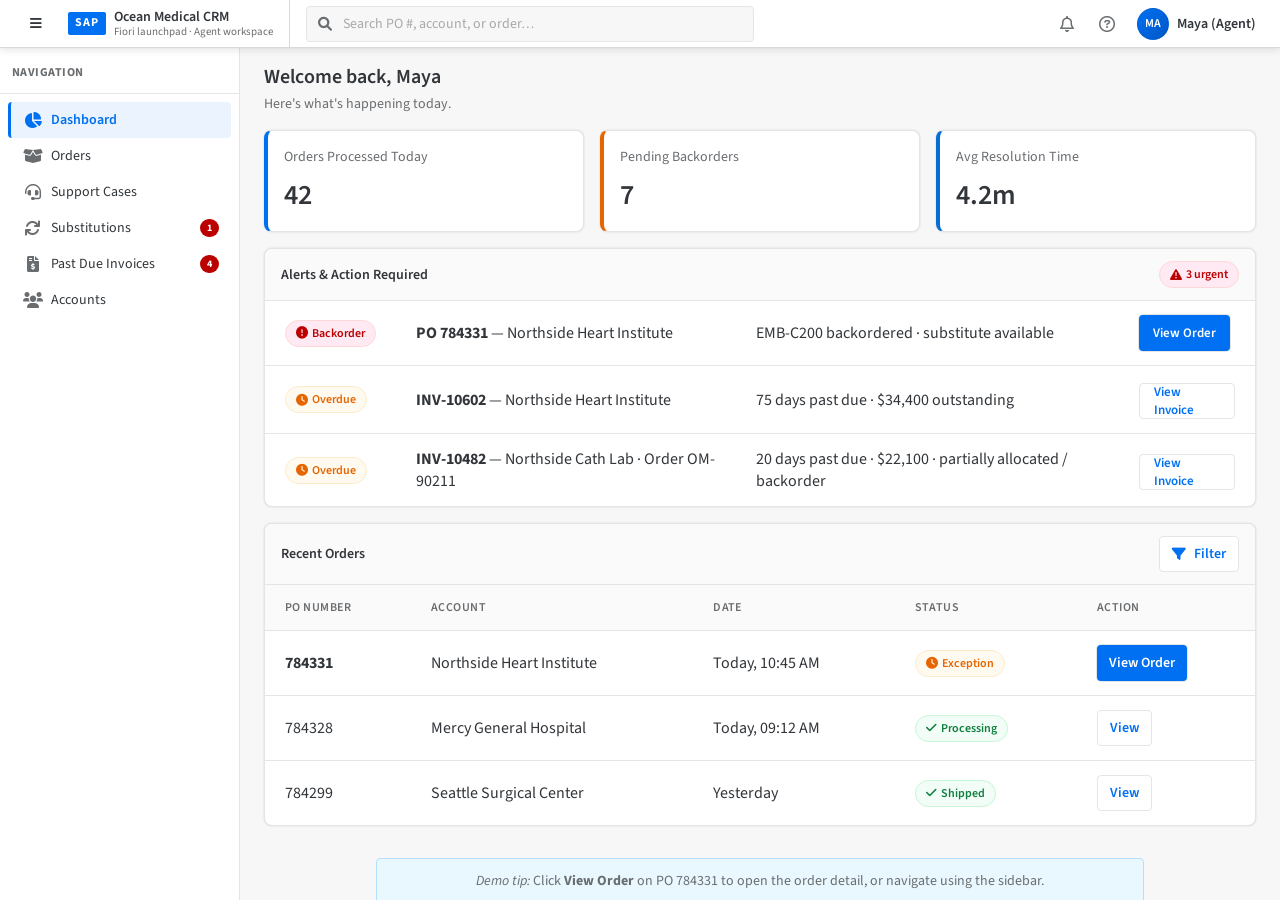
==== commit 7066d513: "Updated past due invoices Made-with: Cursor" ====
--- a/Ocean Medical/index.html
+++ b/Ocean Medical/index.html
@@ -1,1940 +1,158 @@
 <!DOCTYPE html>
 <html lang="en">
 <head>
-    <meta charset="UTF-8">
-    <meta name="viewport" content="width=device-width, initial-scale=1.0">
-    <title>Ocean Medical CRM — SAP Fiori launchpad</title>
-    <link href="https://fonts.googleapis.com/css2?family=Source+Sans+3:ital,wght@0,400;0,500;0,600;0,700;1,400&display=swap" rel="stylesheet">
-    <link href="https://cdnjs.cloudflare.com/ajax/libs/font-awesome/6.0.0/css/all.min.css" rel="stylesheet">
-    <style>
-        /* SAP Horizon / Fiori-inspired tokens */
-        :root {
-            --sapBrand: #0070f2;
-            --sapBrandHover: #0064d9;
-            --sapShell_Bar: #ffffff;
-            --sapShell_Border: #d9d9d9;
-            --sapShell_Shadow: 0 0.125rem 0.5rem 0 rgba(0, 0, 0, 0.1), 0 0 0.0625rem rgba(0, 0, 0, 0.1);
-            --sapPageBG: #f7f7f7;
-            --sapList_BG: #ffffff;
-            --sapTile_BG: #ffffff;
-            --sapTextColor: #32363a;
-            --sapContent_LabelColor: #6a6d70;
-            --sapHighlightColor: #0070f2;
-            --sapNeutralBorder: #e5e5e5;
-            --primary: #0070f2;
-            --primary-light: #0070f2;
-            --secondary: #0a6ed1;
-            --background: var(--sapPageBG);
-            --surface: #ffffff;
-            --text-main: var(--sapTextColor);
-            --text-muted: var(--sapContent_LabelColor);
-            --danger: #bb0000;
-            --danger-bg: #ffeaf4;
-            --success: #107e3e;
-            --success-bg: #f1fdf6;
-            --warning: #e76500;
-            --border: var(--sapNeutralBorder);
-            --shadow: 0 0 0.125rem rgba(0, 0, 0, 0.15);
-            --radius-md: 0.25rem;
-            --radius-lg: 0.5rem;
-        }
-
-        * {
-            margin: 0;
-            padding: 0;
-            box-sizing: border-box;
-            font-family: "Source Sans 3", "72", "Helvetica Neue", Arial, sans-serif;
-        }
-
-        body {
-            background-color: var(--sapPageBG);
-            color: var(--text-main);
-            height: 100vh;
-            overflow: hidden;
-        }
-
-        .sap-app {
-            display: flex;
-            flex-direction: column;
-            height: 100%;
-            min-height: 0;
-        }
-
-        /* SAP Shell Bar (top) */
-        .sap-shell-bar {
-            flex-shrink: 0;
-            height: 3rem;
-            min-height: 3rem;
-            background: var(--sapShell_Bar);
-            border-bottom: 1px solid var(--sapShell_Border);
-            box-shadow: var(--sapShell_Shadow);
-            display: flex;
-            align-items: stretch;
-            padding: 0 0.5rem 0 0;
-            z-index: 100;
-        }
-
-        .sap-shell-bar-left {
-            display: flex;
-            align-items: center;
-            gap: 0.75rem;
-            padding: 0 1rem;
-            border-right: 1px solid var(--sapShell_Border);
-        }
-
-        .sap-shell-menu-btn {
-            width: 2.5rem;
-            height: 2.5rem;
-            border: none;
-            background: transparent;
-            color: var(--sapTextColor);
-            border-radius: var(--radius-md);
-            cursor: pointer;
-            display: flex;
-            align-items: center;
-            justify-content: center;
-        }
-        .sap-shell-menu-btn:hover {
-            background: rgba(0, 112, 242, 0.08);
-            color: var(--sapBrand);
-        }
-
-        .sap-logo-mark {
-            display: flex;
-            align-items: center;
-            gap: 0.5rem;
-            text-decoration: none;
-            color: inherit;
-        }
-
-        .sap-logo-badge {
-            background: var(--sapBrand);
-            color: #fff;
-            font-size: 0.75rem;
-            font-weight: 700;
-            letter-spacing: 0.06em;
-            padding: 0.35rem 0.45rem;
-            border-radius: 0.125rem;
-            line-height: 1;
-        }
-
-        .sap-app-title {
-            display: flex;
-            flex-direction: column;
-            line-height: 1.2;
-        }
-        .sap-app-title-main {
-            font-size: 0.875rem;
-            font-weight: 600;
-            color: var(--sapTextColor);
-        }
-        .sap-app-title-sub {
-            font-size: 0.6875rem;
-            color: var(--sapContent_LabelColor);
-            font-weight: 400;
-        }
-
-        .sap-shell-bar-center {
-            flex: 1;
-            display: flex;
-            align-items: center;
-            padding: 0 1rem;
-            min-width: 0;
-        }
-
-        .search-container {
-            position: relative;
-            width: 100%;
-            max-width: 28rem;
-        }
-
-        .search-container i {
-            position: absolute;
-            left: 0.75rem;
-            top: 50%;
-            transform: translateY(-50%);
-            color: var(--sapContent_LabelColor);
-            font-size: 0.875rem;
-        }
-
-        .search-input {
-            width: 100%;
-            height: 2.25rem;
-            padding: 0 0.75rem 0 2.25rem;
-            border: 1px solid var(--sapNeutralBorder);
-            border-radius: var(--radius-md);
-            background: var(--sapPageBG);
-            font-size: 0.875rem;
-            color: var(--sapTextColor);
-            transition: border-color 0.15s, box-shadow 0.15s;
-        }
-
-        .search-input::placeholder {
-            color: #a9a9a9;
-        }
-
-        .search-input:focus {
-            outline: none;
-            border-color: var(--sapBrand);
-            background: #fff;
-            box-shadow: 0 0 0 0.125rem rgba(0, 112, 242, 0.2);
-        }
-
-        .sap-shell-bar-right {
-            display: flex;
-            align-items: center;
-            gap: 0.25rem;
-            padding-right: 0.5rem;
-        }
-
-        .sap-shell-icon-btn {
-            width: 2.25rem;
-            height: 2.25rem;
-            border: none;
-            background: transparent;
-            color: var(--sapContent_LabelColor);
-            border-radius: var(--radius-md);
-            cursor: pointer;
-            display: flex;
-            align-items: center;
-            justify-content: center;
-            font-size: 1rem;
-        }
-        .sap-shell-icon-btn:hover {
-            background: rgba(0, 112, 242, 0.08);
-            color: var(--sapBrand);
-        }
-
-        .user-profile {
-            display: flex;
-            align-items: center;
-            gap: 0.5rem;
-            padding: 0.25rem 0.5rem 0.25rem 0.25rem;
-            margin-left: 0.25rem;
-            border-radius: var(--radius-md);
-            cursor: default;
-            font-weight: 600;
-            font-size: 0.875rem;
-            color: var(--sapTextColor);
-        }
-        .user-profile:hover {
-            background: rgba(0, 112, 242, 0.06);
-        }
-
-        .avatar {
-            width: 2rem;
-            height: 2rem;
-            background: linear-gradient(135deg, #0070f2 0%, #0057c7 100%);
-            color: white;
-            border-radius: 50%;
-            display: flex;
-            align-items: center;
-            justify-content: center;
-            font-size: 0.75rem;
-            font-weight: 600;
-            border: 1px solid rgba(0, 0, 0, 0.05);
-        }
-
-        .sap-shell-body {
-            flex: 1;
-            display: flex;
-            min-height: 0;
-            overflow: hidden;
-        }
-
-        /* Side navigation (Fiori list) */
-        .sidebar {
-            width: 15rem;
-            min-width: 15rem;
-            background-color: var(--sapList_BG);
-            color: var(--sapTextColor);
-            display: flex;
-            flex-direction: column;
-            border-right: 1px solid var(--sapNeutralBorder);
-            box-shadow: none;
-        }
-
-        .brand {
-            padding: 1rem 0.75rem 0.75rem;
-            font-size: 0.75rem;
-            font-weight: 700;
-            text-transform: uppercase;
-            letter-spacing: 0.04em;
-            color: var(--sapContent_LabelColor);
-            border-bottom: 1px solid var(--sapNeutralBorder);
-        }
-
-        .nav-items {
-            padding: 0.5rem 0;
-            flex: 1;
-            overflow-y: auto;
-        }
-
-        .nav-item {
-            padding: 0.5rem 0.75rem 0.5rem 0.75rem;
-            margin: 0 0.5rem;
-            display: flex;
-            align-items: center;
-            gap: 0.5rem;
-            color: var(--sapTextColor);
-            cursor: pointer;
-            transition: background 0.15s;
-            font-weight: 400;
-            font-size: 0.875rem;
-            border-radius: var(--radius-md);
-            border-left: 0.1875rem solid transparent;
-        }
-
-        .nav-item i {
-            width: 1.25rem;
-            text-align: center;
-            color: var(--sapContent_LabelColor);
-            font-size: 1rem;
-        }
-
-        .nav-item:hover {
-            background-color: rgba(0, 112, 242, 0.06);
-        }
-        .nav-item:hover i {
-            color: var(--sapBrand);
-        }
-
-        .nav-item.active {
-            background-color: rgba(0, 112, 242, 0.08);
-            color: var(--sapBrand);
-            font-weight: 600;
-            border-left-color: var(--sapBrand);
-        }
-        .nav-item.active i {
-            color: var(--sapBrand);
-        }
-
-        .main-content {
-            flex: 1;
-            display: flex;
-            flex-direction: column;
-            overflow-y: auto;
-            background: var(--sapPageBG);
-            min-width: 0;
-        }
-
-        .demo-tip {
-            color: var(--sapContent_LabelColor);
-            text-align: center;
-            margin-top: 2rem;
-            font-size: 0.875rem;
-            padding: 0.75rem 1rem;
-            background: #e9f8ff;
-            border: 1px solid #b3e0ff;
-            border-radius: var(--radius-md);
-            max-width: 48rem;
-            margin-left: auto;
-            margin-right: auto;
-        }
-
-        /* Container for Views */
-        .view-container {
-            padding: 1rem 1.5rem 2rem;
-            max-width: 90rem;
-            margin: 0 auto;
-            width: 100%;
-            display: none; /* Hidden by default */
-            animation: fadeIn 0.4s ease;
-        }
-
-        .view-container.active {
-            display: block;
-        }
-
-        @keyframes fadeIn {
-            from { opacity: 0; transform: translateY(10px); }
-            to { opacity: 1; transform: translateY(0); }
-        }
-
-        /* View common elements */
-        .page-header {
-            margin-bottom: 1rem;
-            display: flex;
-            justify-content: space-between;
-            align-items: flex-end;
-            flex-wrap: wrap;
-            gap: 0.75rem;
-        }
-
-        .page-title {
-            font-size: 1.25rem;
-            font-weight: 600;
-            color: var(--sapTextColor);
-            line-height: 1.3;
-        }
-        
-        .page-subtitle {
-            color: var(--sapContent_LabelColor);
-            margin-top: 0.25rem;
-            font-size: 0.875rem;
-        }
-
-        .card {
-            background: var(--sapTile_BG);
-            border-radius: var(--radius-lg);
-            box-shadow: var(--shadow);
-            border: 1px solid var(--sapNeutralBorder);
-            overflow: hidden;
-            margin-bottom: 1rem;
-        }
-
-        .card-header {
-            padding: 0.75rem 1rem;
-            border-bottom: 1px solid var(--sapNeutralBorder);
-            font-weight: 600;
-            font-size: 0.875rem;
-            display: flex;
-            justify-content: space-between;
-            align-items: center;
-            background: #fafafa;
-            color: var(--sapTextColor);
-        }
-
-        .card-body {
-            padding: 1rem;
-        }
-
-        /* Buttons (Emphasized / Transparent) */
-        .btn {
-            height: 2.25rem;
-            padding: 0 0.75rem;
-            border-radius: var(--radius-md);
-            font-weight: 600;
-            font-size: 0.875rem;
-            cursor: pointer;
-            border: none;
-            transition: background 0.15s, box-shadow 0.15s;
-            display: inline-flex;
-            align-items: center;
-            justify-content: center;
-            gap: 0.5rem;
-        }
-
-        .btn-primary {
-            background-color: var(--sapBrand);
-            color: #fff;
-            box-shadow: 0 0 0 0.0625rem rgba(0, 0, 0, 0.1);
-        }
-
-        .btn-primary:hover {
-            background-color: var(--sapBrandHover);
-        }
-
-        .btn-outline {
-            background-color: #fff;
-            border: 0.0625rem solid var(--sapNeutralBorder);
-            color: var(--sapBrand);
-        }
-
-        .btn-outline:hover {
-            background-color: rgba(0, 112, 242, 0.06);
-            border-color: var(--sapBrand);
-        }
-
-        .btn-danger {
-            background-color: var(--danger);
-            color: #fff;
-        }
-        .btn-danger:hover {
-            filter: brightness(0.95);
-        }
-
-        /* Status Badges */
-        .badge {
-            padding: 4px 10px;
-            border-radius: 20px;
-            font-size: 12px;
-            font-weight: 600;
-            display: inline-flex;
-            align-items: center;
-            gap: 4px;
-        }
-
-        .badge-danger { background: var(--danger-bg); color: var(--danger); border: 1px solid #fed7d7; }
-        .badge-success { background: var(--success-bg); color: var(--success); border: 1px solid #c6f6d5; }
-        .badge-warning { background: #fffaf0; color: var(--warning); border: 1px solid #feebc8; }
-
-        /* Tables */
-        .table {
-            width: 100%;
-            border-collapse: collapse;
-        }
-
-        .table th, .table td {
-            text-align: left;
-            padding: 14px 20px;
-            border-bottom: 1px solid var(--border);
-        }
-
-        .table th {
-            font-weight: 600;
-            color: var(--sapContent_LabelColor);
-            font-size: 0.75rem;
-            text-transform: uppercase;
-            letter-spacing: 0.04em;
-            background: #fafafa;
-        }
-
-        .table tr:last-child td { border-bottom: none; }
-        .table tbody tr:hover { background-color: var(--background); }
-
-        /* Custom Order Details Styles */
-        .info-grid {
-            display: grid;
-            grid-template-columns: repeat(3, 1fr);
-            gap: 20px;
-            margin-bottom: 24px;
-        }
-
-        .info-item label {
-            display: block;
-            font-size: 12px;
-            color: var(--text-muted);
-            margin-bottom: 4px;
-            text-transform: uppercase;
-            font-weight: 600;
-        }
-
-        .info-item div {
-            font-size: 15px;
-            font-weight: 500;
-        }
-
-        .substitute-alert {
-            background-color: #ebf8ff;
-            border: 1px solid #bee3f8;
-            border-left: 4px solid #3182ce;
-            padding: 16px;
-            border-radius: var(--radius-md);
-            margin-top: 24px;
-            display: flex;
-            justify-content: space-between;
-            align-items: center;
-        }
-        
-        .sub-text strong {
-            color: #2b6cb0;
-        }
-
-        /* Form Styles */
-        .form-group {
-            margin-bottom: 20px;
-        }
-
-        .form-label {
-            display: block;
-            margin-bottom: 8px;
-            font-weight: 600;
-            color: var(--text-main);
-            font-size: 14px;
-        }
-
-        .form-control {
-            width: 100%;
-            padding: 12px;
-            border: 1px solid var(--border);
-            border-radius: var(--radius-md);
-            font-size: 15px;
-            transition: all 0.2s;
-        }
-
-        .form-control:focus {
-            outline: none;
-            border-color: var(--sapBrand);
-            box-shadow: 0 0 0 0.125rem rgba(0, 112, 242, 0.2);
-        }
-
-        textarea.form-control {
-            min-height: 100px;
-            resize: vertical;
-        }
-
-        .checkbox-group {
-            display: flex;
-            align-items: center;
-            gap: 10px;
-            margin-bottom: 12px;
-            padding: 12px;
-            background: var(--background);
-            border-radius: var(--radius-md);
-            border: 1px solid var(--border);
-            cursor: pointer;
-        }
-
-        .checkbox-group input {
-            width: 18px;
-            height: 18px;
-            accent-color: var(--sapBrand);
-        }
-
-        .dashboard-stats {
-            display: grid;
-            grid-template-columns: repeat(3, 1fr);
-            gap: 1rem;
-            margin-bottom: 1rem;
-        }
-        
-        .stat-card {
-            background: var(--sapTile_BG);
-            padding: 1rem;
-            border-radius: var(--radius-lg);
-            border: 1px solid var(--sapNeutralBorder);
-            box-shadow: var(--shadow);
-            border-left: 0.25rem solid var(--sapBrand);
-        }
-        .stat-value {
-            font-size: 1.75rem;
-            font-weight: 600;
-            margin-top: 0.5rem;
-            color: var(--sapTextColor);
-        }
-        .stat-label {
-            color: var(--sapContent_LabelColor);
-            font-size: 0.875rem;
-            font-weight: 400;
-        }
-
-        /* ── Substitution View Styles ── */
-
-        /* Substitute option cards */
-        .sub-options-grid {
-            display: flex;
-            flex-direction: column;
-            gap: 14px;
-            flex: 1;
-        }
-        .sub-option-card {
-            border: 2px solid var(--border);
-            border-radius: var(--radius-lg);
-            padding: 18px 20px;
-            cursor: pointer;
-            transition: all 0.2s ease;
-            background: white;
-            position: relative;
-        }
-        .sub-option-card:hover {
-            border-color: var(--sapBrand);
-            background: rgba(0, 112, 242, 0.04);
-            transform: translateY(-1px);
-            box-shadow: 0 0.125rem 0.5rem rgba(0, 112, 242, 0.12);
-        }
-        .sub-option-card.selected {
-            border-color: var(--sapBrand);
-            background: rgba(0, 112, 242, 0.06);
-            box-shadow: 0 0.25rem 0.75rem rgba(0, 112, 242, 0.15);
-        }
-        .sub-option-card .option-radio {
-            position: absolute;
-            top: 16px;
-            right: 16px;
-            width: 20px;
-            height: 20px;
-            border: 2px solid var(--border);
-            border-radius: 50%;
-            background: white;
-            transition: all 0.2s;
-            display: flex;
-            align-items: center;
-            justify-content: center;
-        }
-        .sub-option-card.selected .option-radio {
-            border-color: var(--sapBrand);
-            background: var(--sapBrand);
-        }
-        .sub-option-card.selected .option-radio::after {
-            content: '';
-            width: 8px;
-            height: 8px;
-            border-radius: 50%;
-            background: white;
-        }
-        .option-recommended-badge {
-            display: inline-flex;
-            align-items: center;
-            gap: 5px;
-            background: linear-gradient(135deg, #dcfce7, #d1fae5);
-            color: #166534;
-            border: 1px solid #bbf7d0;
-            border-radius: 20px;
-            padding: 3px 10px;
-            font-size: 11px;
-            font-weight: 700;
-            margin-bottom: 10px;
-            text-transform: uppercase;
-            letter-spacing: 0.4px;
-        }
-        .sub-option-name {
-            font-size: 15px;
-            font-weight: 700;
-            color: var(--text-main);
-            margin-bottom: 6px;
-            padding-right: 30px;
-        }
-        .sub-option-features {
-            list-style: none;
-            padding: 0;
-            margin: 8px 0 0;
-            display: flex;
-            flex-direction: column;
-            gap: 5px;
-        }
-        .sub-option-features li {
-            font-size: 12.5px;
-            color: var(--text-muted);
-            display: flex;
-            align-items: flex-start;
-            gap: 8px;
-            line-height: 1.5;
-        }
-        .sub-option-features li::before {
-            content: '•';
-            color: var(--sapBrand);
-            font-weight: 700;
-            flex-shrink: 0;
-            margin-top: 1px;
-        }
-        .sub-option-card.selected .sub-option-features li::before {
-            color: var(--sapBrand);
-        }
-        .sub-page-alert {
-            background: rgba(0, 112, 242, 0.06);
-            border: 1px solid rgba(0, 112, 242, 0.25);
-            border-left: 0.25rem solid var(--sapBrand);
-            border-radius: var(--radius-md);
-            padding: 18px 24px;
-            margin-bottom: 24px;
-            display: flex;
-            align-items: center;
-            gap: 14px;
-        }
-        .sub-page-alert i { font-size: 22px; color: var(--sapBrand); flex-shrink: 0; }
-        .sub-page-alert-text { flex: 1; }
-        .sub-page-alert-text strong { color: var(--sapTextColor); }
-        .sub-page-alert-text p { margin-top: 2px; color: var(--text-muted); font-size: 14px; }
-
-        .comparison-grid {
-            display: grid;
-            grid-template-columns: 1fr 1fr;
-            gap: 20px;
-            margin-bottom: 24px;
-        }
-
-        .compare-card {
-            border-radius: var(--radius-lg);
-            border: 1px solid var(--border);
-            overflow: hidden;
-            box-shadow: var(--shadow);
-        }
-        .compare-card-header {
-            padding: 14px 20px;
-            font-weight: 700;
-            font-size: 14px;
-            display: flex;
-            align-items: center;
-            gap: 10px;
-        }
-        .compare-card-header.original {
-            background: #fff5f5;
-            color: var(--danger);
-            border-bottom: 1px solid #fed7d7;
-        }
-        .compare-card-header.substitute {
-            background: #f0fdf4;
-            color: var(--success);
-            border-bottom: 1px solid #c6f6d5;
-        }
-        .compare-card-body {
-            background: white;
-            padding: 20px;
-        }
-        .compare-row {
-            display: flex;
-            justify-content: space-between;
-            align-items: center;
-            padding: 10px 0;
-            border-bottom: 1px solid var(--border);
-            font-size: 14px;
-        }
-        .compare-row:last-child { border-bottom: none; }
-        .compare-row-label { color: var(--text-muted); font-weight: 500; }
-        .compare-row-value { font-weight: 600; }
-
-        .availability-badge {
-            display: inline-flex;
-            align-items: center;
-            gap: 6px;
-            padding: 4px 12px;
-            border-radius: 20px;
-            font-size: 12px;
-            font-weight: 700;
-        }
-        .avail-none { background: #fff5f5; color: var(--danger); border: 1px solid #fed7d7; }
-        .avail-good { background: #f0fff4; color: var(--success); border: 1px solid #c6f6d5; }
-
-        .sub-detail-row {
-            display: grid;
-            grid-template-columns: repeat(3, 1fr);
-            gap: 20px;
-            margin-bottom: 24px;
-        }
-        .sub-detail-item {
-            background: #fafafa;
-            border: 1px solid var(--border);
-            border-radius: var(--radius-md);
-            padding: 16px 20px;
-        }
-        .sub-detail-item label {
-            font-size: 11px;
-            text-transform: uppercase;
-            letter-spacing: 0.6px;
-            color: var(--text-muted);
-            font-weight: 600;
-            display: block;
-            margin-bottom: 6px;
-        }
-        .sub-detail-item div {
-            font-size: 15px;
-            font-weight: 600;
-            color: var(--text-main);
-        }
-
-        .price-diff-banner {
-            background: linear-gradient(135deg, #fffaf0, #fefce8);
-            border: 1px solid #feebc8;
-            border-left: 5px solid var(--warning);
-            border-radius: var(--radius-md);
-            padding: 16px 24px;
-            display: flex;
-            align-items: center;
-            gap: 14px;
-            margin-bottom: 24px;
-        }
-        .price-diff-banner i { color: var(--warning); font-size: 20px; }
-        .price-diff-text { flex: 1; }
-        .price-diff-text strong { color: #744210; }
-        .price-diff-text p { font-size: 13px; color: var(--text-muted); margin-top: 2px; }
-
-        .sub-actions {
-            display: flex;
-            gap: 12px;
-            justify-content: flex-end;
-            padding-top: 24px;
-            border-top: 1px solid var(--border);
-            margin-top: 8px;
-        }
-
-        .btn-success {
-            background-color: var(--success);
-            color: white;
-        }
-        .btn-success:hover {
-            background-color: #2f855a;
-            transform: translateY(-1px);
-        }
-
-        .sub-nav-badge {
-            background: var(--danger);
-            color: #fff;
-            font-size: 0.625rem;
-            font-weight: 700;
-            border-radius: 0.625rem;
-            padding: 0.125rem 0.4375rem;
-            margin-left: auto;
-            min-width: 1.125rem;
-            text-align: center;
-        }
-
-        /* ── Redesigned Case Page ── */
-        .case-layout {
-            display: grid;
-            grid-template-columns: 1fr 340px;
-            gap: 24px;
-            align-items: start;
-        }
-
-        .case-form-panel {
-            background: var(--surface);
-            border-radius: var(--radius-lg);
-            border: 1px solid var(--border);
-            box-shadow: var(--shadow);
-            overflow: hidden;
-        }
-
-        .case-form-section {
-            padding: 24px;
-            border-bottom: 1px solid var(--border);
-        }
-        .case-form-section:last-child { border-bottom: none; }
-
-        .case-section-title {
-            font-size: 13px;
-            font-weight: 700;
-            text-transform: uppercase;
-            letter-spacing: 0.6px;
-            color: var(--text-muted);
-            margin-bottom: 16px;
-            display: flex;
-            align-items: center;
-            gap: 8px;
-        }
-        .case-section-title i { color: var(--sapBrand); }
-
-        .priority-selector {
-            display: grid;
-            grid-template-columns: repeat(3, 1fr);
-            gap: 10px;
-            margin-bottom: 0;
-        }
-        .priority-option {
-            border: 2px solid var(--border);
-            border-radius: var(--radius-md);
-            padding: 12px;
-            text-align: center;
-            cursor: pointer;
-            transition: all 0.2s;
-            user-select: none;
-        }
-        .priority-option:hover { border-color: var(--sapBrand); background: rgba(0, 112, 242, 0.06); }
-        .priority-option.selected { border-color: var(--danger); background: #fff5f5; }
-        .priority-option .p-icon { font-size: 20px; margin-bottom: 6px; }
-        .priority-option .p-label { font-size: 12px; font-weight: 700; }
-        .priority-option .p-sub { font-size: 11px; color: var(--text-muted); margin-top: 2px; }
-        .priority-option.selected .p-label { color: var(--danger); }
-
-        .action-card {
-            border: 1.5px solid var(--border);
-            border-radius: var(--radius-md);
-            padding: 16px;
-            margin-bottom: 10px;
-            display: flex;
-            align-items: flex-start;
-            gap: 14px;
-            cursor: pointer;
-            transition: all 0.2s;
-            position: relative;
-            background: white;
-        }
-        .action-card:last-child { margin-bottom: 0; }
-        .action-card:hover { border-color: var(--sapBrand); background: rgba(0, 112, 242, 0.04); }
-        .action-card.checked { background: #f0f4ff; }
-        .action-card.checked.danger { border-color: var(--danger); background: #fff5f5; }
-        .action-card.checked.warning { border-color: var(--warning); background: #fffaf0; }
-        .action-card input[type="checkbox"] { display: none; }
-        .action-card-icon {
-            width: 36px;
-            height: 36px;
-            border-radius: var(--radius-md);
-            display: flex;
-            align-items: center;
-            justify-content: center;
-            font-size: 16px;
-            flex-shrink: 0;
-        }
-        .action-card-icon.danger { background: #fff5f5; color: var(--danger); }
-        .action-card-icon.warning { background: #fffaf0; color: var(--warning); }
-        .action-card-body { flex: 1; }
-        .action-card-title { font-weight: 700; font-size: 14px; margin-bottom: 3px; }
-        .action-card-desc { font-size: 12px; color: var(--text-muted); line-height: 1.5; }
-        .action-card-check {
-            width: 22px;
-            height: 22px;
-            border-radius: 6px;
-            border: 2px solid var(--border);
-            display: flex;
-            align-items: center;
-            justify-content: center;
-            flex-shrink: 0;
-            transition: all 0.2s;
-            color: white;
-            font-size: 12px;
-        }
-        .action-card.checked .action-card-check {
-            border-color: var(--sapBrand);
-            background: var(--sapBrand);
-        }
-
-        .case-submit-row {
-            padding: 20px 24px;
-            background: #fafafa;
-            border-top: 1px solid var(--border);
-            display: flex;
-            align-items: center;
-            justify-content: space-between;
-        }
-        .case-submit-row .submit-hint {
-            font-size: 12px;
-            color: var(--text-muted);
-            display: flex;
-            align-items: center;
-            gap: 6px;
-        }
-
-        /* Sidebar */
-        .case-sidebar {
-            display: flex;
-            flex-direction: column;
-            gap: 16px;
-        }
-        .sidebar-card {
-            background: var(--surface);
-            border-radius: var(--radius-lg);
-            border: 1px solid var(--border);
-            box-shadow: var(--shadow);
-            overflow: hidden;
-        }
-        .sidebar-card-header {
-            padding: 12px 16px;
-            border-bottom: 1px solid var(--border);
-            font-size: 12px;
-            font-weight: 700;
-            text-transform: uppercase;
-            letter-spacing: 0.6px;
-            color: var(--text-muted);
-            background: #fafafa;
-            display: flex;
-            align-items: center;
-            gap: 8px;
-        }
-        .sidebar-row {
-            display: flex;
-            justify-content: space-between;
-            align-items: center;
-            padding: 10px 16px;
-            border-bottom: 1px solid var(--border);
-            font-size: 13px;
-        }
-        .sidebar-row:last-child { border-bottom: none; }
-        .sidebar-row-label { color: var(--text-muted); font-weight: 500; }
-        .sidebar-row-value { font-weight: 600; text-align: right; }
-
-        .sub-applied-banner {
-            margin: 0 16px 12px;
-            margin-top: 12px;
-            background: linear-gradient(135deg, #f0fff4, #e6ffed);
-            border: 1px solid #c6f6d5;
-            border-radius: var(--radius-md);
-            padding: 10px 14px;
-            font-size: 12px;
-            color: var(--success);
-            display: flex;
-            align-items: center;
-            gap: 8px;
-            font-weight: 600;
-        }
-
-        /* Enhanced success banner (SAP positive) */
-        .success-banner {
-            background: linear-gradient(135deg, #107e3e, #0d6633);
-            color: #fff;
-            padding: 0;
-            border-radius: var(--radius-lg);
-            margin-bottom: 24px;
-            display: none;
-            box-shadow: 0 0.125rem 0.5rem rgba(16, 126, 62, 0.35);
-            overflow: hidden;
-            border: 1px solid rgba(255, 255, 255, 0.2);
-        }
-        .success-banner.active {
-            display: block;
-            animation: fadeIn 0.4s ease;
-        }
-        .success-banner-top {
-            padding: 20px 24px;
-            display: flex;
-            align-items: center;
-            gap: 16px;
-        }
-        .success-banner-icon {
-            width: 48px;
-            height: 48px;
-            background: rgba(255,255,255,0.2);
-            border-radius: 50%;
-            display: flex;
-            align-items: center;
-            justify-content: center;
-            font-size: 22px;
-            flex-shrink: 0;
-        }
-        .success-banner-title { font-weight: 700; font-size: 17px; }
-        .success-banner-sub { font-size: 13px; opacity: 0.85; margin-top: 2px; }
-        .success-banner-pills {
-            display: flex;
-            gap: 10px;
-            padding: 14px 24px;
-            background: rgba(0,0,0,0.15);
-            flex-wrap: wrap;
-        }
-        .success-pill {
-            background: rgba(255,255,255,0.15);
-            border: 1px solid rgba(255,255,255,0.3);
-            color: white;
-            border-radius: 20px;
-            padding: 5px 14px;
-            font-size: 12px;
-            font-weight: 600;
-            display: flex;
-            align-items: center;
-            gap: 6px;
-        }
-
-        @media (max-width: 64rem) {
-            .dashboard-stats { grid-template-columns: 1fr; }
-            .case-layout { grid-template-columns: 1fr; }
-            .comparison-grid { grid-template-columns: 1fr; }
-        }
-
-    </style>
+<meta charset="UTF-8">
+<meta name="viewport" content="width=device-width, initial-scale=1.0">
+<title>Dashboard — Ocean Medical CRM</title>
+<link href="https://fonts.googleapis.com/css2?family=Source+Sans+3:ital,wght@0,400;0,500;0,600;0,700;1,400&display=swap" rel="stylesheet">
+<link href="https://cdnjs.cloudflare.com/ajax/libs/font-awesome/6.0.0/css/all.min.css" rel="stylesheet">
+<link rel="stylesheet" href="shared.css">
 </head>
 <body>
+<div class="sap-app">
 
-<div class="sap-app">
-    <header class="sap-shell-bar" role="banner">
-        <div class="sap-shell-bar-left">
-            <button type="button" class="sap-shell-menu-btn" aria-label="Menu" title="Menu"><i class="fa-solid fa-bars"></i></button>
-            <div class="sap-logo-mark">
-                <span class="sap-logo-badge">SAP</span>
-                <div class="sap-app-title">
-                    <span class="sap-app-title-main">Ocean Medical CRM</span>
-                    <span class="sap-app-title-sub">Fiori launchpad · Agent workspace</span>
-                </div>
-            </div>
+  <!-- Shell Bar -->
+  <header class="sap-shell-bar" role="banner">
+    <div class="sap-shell-bar-left">
+      <button type="button" class="sap-shell-menu-btn" aria-label="Menu"><i class="fa-solid fa-bars"></i></button>
+      <a class="sap-logo-mark" href="index.html">
+        <span class="sap-logo-badge">SAP</span>
+        <div class="sap-app-title">
+          <span class="sap-app-title-main">Ocean Medical CRM</span>
+          <span class="sap-app-title-sub">Fiori launchpad · Agent workspace</span>
         </div>
-        <div class="sap-shell-bar-center">
-            <div class="search-container">
-                <i class="fa-solid fa-magnifying-glass" aria-hidden="true"></i>
-                <input type="search" class="search-input" placeholder="Search PO #, account, or order…" id="global-search" autocomplete="off" onkeypress="handleSearch(event)">
-            </div>
-        </div>
-        <div class="sap-shell-bar-right">
-            <button type="button" class="sap-shell-icon-btn" aria-label="Notifications"><i class="fa-regular fa-bell"></i></button>
-            <button type="button" class="sap-shell-icon-btn" aria-label="Help"><i class="fa-regular fa-circle-question"></i></button>
-            <div class="user-profile" title="Signed in">
-                <div class="avatar" aria-hidden="true">MA</div>
-                <span>Maya (Agent)</span>
-            </div>
-        </div>
-    </header>
+      </a>
+    </div>
+    <div class="sap-shell-bar-center">
+      <div class="search-container">
+        <i class="fa-solid fa-magnifying-glass" aria-hidden="true"></i>
+        <input type="search" class="search-input" placeholder="Search PO #, account, or order…" id="global-search" autocomplete="off" onkeypress="handleSearch(event)">
+      </div>
+    </div>
+    <div class="sap-shell-bar-right">
+      <button type="button" class="sap-shell-icon-btn" aria-label="Notifications"><i class="fa-regular fa-bell"></i></button>
+      <button type="button" class="sap-shell-icon-btn" aria-label="Help"><i class="fa-regular fa-circle-question"></i></button>
+      <div class="user-profile"><div class="avatar">MA</div><span>Maya (Agent)</span></div>
+    </div>
+  </header>
 
-    <div class="sap-shell-body">
-    <!-- Side navigation -->
-    <div class="sidebar">
-        <div class="brand">Navigation</div>
-        <div class="nav-items">
-            <div class="nav-item active" onclick="switchView('view-dashboard')">
-                <i class="fa-solid fa-chart-pie"></i> Dashboard
-            </div>
-            <div class="nav-item" onclick="switchView('view-order')">
-                <i class="fa-solid fa-box-open"></i> Orders
-            </div>
-            <div class="nav-item" onclick="switchView('view-case')">
-                <i class="fa-solid fa-headset"></i> Support Cases
-            </div>
-            <div class="nav-item" onclick="switchView('view-substitutions')">
-                <i class="fa-solid fa-arrows-rotate"></i> Substitutions
-                <span class="sub-nav-badge">1</span>
-            </div>
-            <div class="nav-item" onclick="switchView('view-invoices')">
-                <i class="fa-solid fa-file-invoice-dollar"></i> Past Due Invoices
-                <span class="sub-nav-badge">3</span>
-            </div>
-            <div class="nav-item">
-                <i class="fa-solid fa-users"></i> Accounts
-            </div>
-        </div>
-    </div>
+  <div class="sap-shell-body">
+    <!-- Sidebar -->
+    <nav class="sidebar">
+      <div class="brand">Navigation</div>
+      <div class="nav-items">
+        <a class="nav-item active" href="index.html"><i class="fa-solid fa-chart-pie"></i> Dashboard</a>
+        <a class="nav-item" href="orders.html"><i class="fa-solid fa-box-open"></i> Orders</a>
+        <a class="nav-item" href="cases.html"><i class="fa-solid fa-headset"></i> Support Cases</a>
+        <a class="nav-item" href="substitutions.html"><i class="fa-solid fa-arrows-rotate"></i> Substitutions <span class="sub-nav-badge">1</span></a>
+        <a class="nav-item" href="invoices.html"><i class="fa-solid fa-file-invoice-dollar"></i> Past Due Invoices <span class="sub-nav-badge">4</span></a>
+        <a class="nav-item" href="accounts.html"><i class="fa-solid fa-users"></i> Accounts</a>
+      </div>
+    </nav>
 
+    <!-- Main Content -->
     <div class="main-content">
+      <div class="page-wrap">
 
-        <!-- VIEW 1: Dashboard -->
-        <div id="view-dashboard" class="view-container active">
-            <div class="page-header">
-                <div>
-                    <h1 class="page-title">Welcome back, Maya</h1>
-                    <p class="page-subtitle">Here's what's happening today.</p>
-                </div>
-            </div>
-            
-            <div class="dashboard-stats">
-                <div class="stat-card">
-                    <div class="stat-label">Orders Processed Today</div>
-                    <div class="stat-value">42</div>
-                </div>
-                <div class="stat-card" style="border-left-color: var(--warning);">
-                    <div class="stat-label">Pending Backorders</div>
-                    <div class="stat-value">7</div>
-                </div>
-                <div class="stat-card" style="border-left-color: var(--secondary);">
-                    <div class="stat-label">Avg Resolution Time</div>
-                    <div class="stat-value">4.2m</div>
-                </div>
-            </div>
-
-            <div class="card">
-                <div class="card-header">
-                    Recent Orders
-                    <button class="btn btn-outline"><i class="fa-solid fa-filter"></i> Filter</button>
-                </div>
-                <table class="table">
-                    <thead>
-                        <tr>
-                            <th>PO Number</th>
-                            <th>Account</th>
-                            <th>Date</th>
-                            <th>Status</th>
-                            <th>Action</th>
-                        </tr>
-                    </thead>
-                    <tbody>
-                        <!-- Mock click on PO 784331 -->
-                        <tr>
-                            <td><strong>784331</strong></td>
-                            <td>Northside Heart Institute</td>
-                            <td>Today, 10:45 AM</td>
-                            <td><span class="badge badge-warning"><i class="fa-solid fa-clock"></i> Exception</span></td>
-                            <td><button class="btn btn-primary" onclick="switchView('view-order')">View Order</button></td>
-                        </tr>
-                        <tr>
-                            <td>784328</td>
-                            <td>Mercy General Hospital</td>
-                            <td>Today, 09:12 AM</td>
-                            <td><span class="badge badge-success"><i class="fa-solid fa-check"></i> Processing</span></td>
-                            <td><button class="btn btn-outline" style="padding: 6px 12px;">View</button></td>
-                        </tr>
-                        <tr>
-                            <td>784299</td>
-                            <td>Seattle Surgical Center</td>
-                            <td>Yesterday</td>
-                            <td><span class="badge badge-success"><i class="fa-solid fa-check"></i> Shipped</span></td>
-                            <td><button class="btn btn-outline" style="padding: 6px 12px;">View</button></td>
-                        </tr>
-                    </tbody>
-                </table>
-            </div>
-            
-            <p class="demo-tip"><em>Demo tip:</em> Click <strong>View Order</strong> on PO 784331, or type <strong>784331</strong> in the shell search and press Enter to open Order Lookup.</p>
+        <div class="page-header">
+          <div>
+            <h1 class="page-title">Welcome back, Maya</h1>
+            <p class="page-subtitle">Here's what's happening today.</p>
+          </div>
         </div>
 
-
-        <!-- VIEW 2: Order Lookup -->
-        <div id="view-order" class="view-container">
-            <div class="page-header">
-                <div>
-                    <h1 class="page-title">Order #OM-90211</h1>
-                    <p class="page-subtitle">Customer PO: <strong>784331</strong> | Placed: Today 10:45 AM</p>
-                </div>
-                <div>
-                    <button class="btn btn-danger" onclick="switchView('view-case')"><i class="fa-solid fa-triangle-exclamation"></i> Create Escalation Case</button>
-                </div>
-            </div>
-
-            <div class="card">
-                <div class="card-header">Order Summary</div>
-                <div class="card-body">
-                    <div class="info-grid">
-                        <div class="info-item">
-                            <label>Account</label>
-                            <div>Northside Heart Institute</div>
-                        </div>
-                        <div class="info-item">
-                            <label>Contact</label>
-                            <div>Lauren (Procurement)</div>
-                        </div>
-                        <div class="info-item">
-                            <label>Shipping Speed</label>
-                            <div>Standard (2-Day)</div>
-                        </div>
-                        <div class="info-item">
-                            <label>Billing Terms</label>
-                            <div>Net 30</div>
-                        </div>
-                        <div class="info-item">
-                            <label>Contract Tier</label>
-                            <div>Tier 2 (Cardio)</div>
-                        </div>
-                        <div class="info-item">
-                            <label>Total Value</label>
-                            <div>$4,250.00</div>
-                        </div>
-                    </div>
-                </div>
-            </div>
-
-            <div class="card">
-                <div class="card-header">Line Items</div>
-                <table class="table">
-                    <thead>
-                        <tr>
-                            <th>SKU</th>
-                            <th>Description</th>
-                            <th>Qty</th>
-                            <th>Unit Price</th>
-                            <th>Status</th>
-                        </tr>
-                    </thead>
-                    <tbody>
-                        <tr>
-                            <td>EMB-C200</td>
-                            <td><strong>Embolization Coils (200mm)</strong><br><span style="color: var(--text-muted); font-size: 12px;">Required for patient procedure today</span></td>
-                            <td>2</td>
-                            <td>$1,500.00</td>
-                            <td><span class="badge badge-danger"><i class="fa-solid fa-triangle-exclamation"></i> Backordered</span></td>
-                        </tr>
-                        <tr>
-                            <td>CATH-10</td>
-                            <td>Guide Catheter Size 10</td>
-                            <td>5</td>
-                            <td>$250.00</td>
-                            <td><span class="badge badge-success"><i class="fa-solid fa-box"></i> In Stock</span></td>
-                        </tr>
-                    </tbody>
-                </table>
-                
-                <div class="card-body" style="padding-top: 0;">
-                    <div class="substitute-alert">
-                        <div class="sub-text">
-                            <i class="fa-solid fa-lightbulb" style="color: #ecc94b; margin-right: 8px;"></i>
-                            <strong>Substitute Available:</strong> 
-                            Clinically comparable SKU <strong>EMB-C200-PRO</strong> is currently in stock at the local hub and available for Same-Day Courier Delivery. Note: Slight pricing variance.
-                        </div>
-                        <button class="btn btn-primary" onclick="switchView('view-substitutions')"><i class="fa-solid fa-arrow-right"></i> View Substitute</button>
-                    </div>
-                </div>
-            </div>
-            
-             <p class="demo-tip"><em>Demo tip:</em> Use <strong>Create Escalation Case</strong> (top right) to simulate billing / fulfillment follow-up.</p>
+        <div class="dashboard-stats">
+          <div class="stat-card">
+            <div class="stat-label">Orders Processed Today</div>
+            <div class="stat-value">42</div>
+          </div>
+          <div class="stat-card" style="border-left-color:var(--warning);">
+            <div class="stat-label">Pending Backorders</div>
+            <div class="stat-value">7</div>
+          </div>
+          <div class="stat-card" style="border-left-color:var(--secondary);">
+            <div class="stat-label">Avg Resolution Time</div>
+            <div class="stat-value">4.2m</div>
+          </div>
         </div>
 
-
-        <!-- VIEW 4: Substitution Detail -->
-        <div id="view-substitutions" class="view-container">
-            <div class="page-header">
-                <div>
-                    <h1 class="page-title">Available Substitutions</h1>
-                    <p class="page-subtitle">Reviewing substitute options for Order <strong>#OM-90211</strong> — PO <strong>784331</strong></p>
-                </div>
-                <div>
-                    <button class="btn btn-outline" onclick="switchView('view-order')"><i class="fa-solid fa-arrow-left"></i> Back to Order</button>
-                </div>
-            </div>
-
-            <!-- Alert Banner -->
-            <div class="sub-page-alert">
-                <i class="fa-solid fa-circle-info"></i>
-                <div class="sub-page-alert-text">
-                    <strong>3 substitute options available</strong>
-                    <p>SKU <strong>EMB-C200</strong> (Embolization Coils 200mm) is currently backordered. Select a clinically comparable Boston Scientific substitute below for immediate fulfillment.</p>
-                </div>
-            </div>
-
-            <!-- Side-by-side Comparison -->
-            <div class="comparison-grid">
-                <!-- Original Item -->
-                <div class="compare-card">
-                    <div class="compare-card-header original">
-                        <i class="fa-solid fa-triangle-exclamation"></i> Original Item (Backordered)
-                    </div>
-                    <div class="compare-card-body">
-                        <div class="compare-row">
-                            <span class="compare-row-label">SKU</span>
-                            <span class="compare-row-value">EMB-C200</span>
-                        </div>
-                        <div class="compare-row">
-                            <span class="compare-row-label">Description</span>
-                            <span class="compare-row-value">Embolization Coils (200mm)</span>
-                        </div>
-                        <div class="compare-row">
-                            <span class="compare-row-label">Unit Price</span>
-                            <span class="compare-row-value">$1,500.00</span>
-                        </div>
-                        <div class="compare-row">
-                            <span class="compare-row-label">Qty Ordered</span>
-                            <span class="compare-row-value">2</span>
-                        </div>
-                        <div class="compare-row">
-                            <span class="compare-row-label">Stock Status</span>
-                            <span class="availability-badge avail-none"><i class="fa-solid fa-xmark"></i> Backordered</span>
-                        </div>
-                        <div class="compare-row">
-                            <span class="compare-row-label">Est. Availability</span>
-                            <span class="compare-row-value">3–5 Business Days</span>
-                        </div>
-                        <div class="compare-row">
-                            <span class="compare-row-label">Clinical Category</span>
-                            <span class="compare-row-value">Interventional / Cardiology</span>
-                        </div>
-                        <div class="compare-row">
-                            <span class="compare-row-label">Regulatory Class</span>
-                            <span class="compare-row-value">FDA Class II</span>
-                        </div>
-                    </div>
-                </div>
-
-                <!-- Substitute Options -->
-                <div class="sub-options-grid">
-
-                    <!-- Option 1: Interlock Fibered IDC -->
-                    <div class="sub-option-card selected" id="sub-opt-1" onclick="selectSubOption(1)">
-                        <div class="option-radio"></div>
-                        <div class="option-recommended-badge"><i class="fa-solid fa-star"></i> Recommended</div>
-                        <div class="sub-option-name">Interlock™ Fibered IDC™ Occlusion System</div>
-                        <ul class="sub-option-features">
-                            <li>Fibered platinum coil with mechanical detachment</li>
-                            <li>Available in 2D helical and diamond shapes for secure anchoring</li>
-                            <li>Designed for controlled deployment and vascular occlusion</li>
-                        </ul>
-                    </div>
-
-                    <!-- Option 2: Interlock-35 Fibered IDC -->
-                    <div class="sub-option-card" id="sub-opt-2" onclick="selectSubOption(2)">
-                        <div class="option-radio"></div>
-                        <div class="sub-option-name">Interlock™-35 Fibered IDC™</div>
-                        <ul class="sub-option-features">
-                            <li>Large-volume system for proximal vessels</li>
-                            <li>Optimized for rapid thrombosis</li>
-                            <li>Ideal for high-flow or larger vessel cases</li>
-                        </ul>
-                    </div>
-
-                    <!-- Option 3: IDC-18 -->
-                    <div class="sub-option-card" id="sub-opt-3" onclick="selectSubOption(3)">
-                        <div class="option-radio"></div>
-                        <div class="sub-option-name">IDC-18 Soft Interlocking Detachable Coil</div>
-                        <ul class="sub-option-features">
-                            <li>Softer, thinner coil design</li>
-                            <li>Enables tight packing and precise finishing</li>
-                            <li>Commonly used for smaller or more delicate anatomy</li>
-                        </ul>
-                    </div>
-
-                </div>
-            </div>
-
-            <!-- Fulfillment Detail Row -->
-            <div class="sub-detail-row">
-                <div class="sub-detail-item">
-                    <label>Fulfillment Hub</label>
-                    <div>Minneapolis Distribution Center</div>
-                </div>
-                <div class="sub-detail-item">
-                    <label>Cutoff for Same-Day</label>
-                    <div>3:00 PM Local Time</div>
-                </div>
-                <div class="sub-detail-item">
-                    <label>Clinical Equivalence</label>
-                    <div>✅ Confirmed — Tier 2 Cardio</div>
-                </div>
-                <div class="sub-detail-item">
-                    <label>Contract Coverage</label>
-                    <div>Covered (Tier 2 — Variance Review Req.)</div>
-                </div>
-                <div class="sub-detail-item">
-                    <label>Patient Procedure</label>
-                    <div>Today (Urgent)</div>
-                </div>
-                <div class="sub-detail-item">
-                    <label>Suggested By</label>
-                    <div>Cresta Agent Assist</div>
-                </div>
-            </div>
-
-            <!-- Pricing Variance Warning -->
-            <div class="price-diff-banner">
-                <i class="fa-solid fa-triangle-exclamation"></i>
-                <div class="price-diff-text">
-                    <strong>Pricing Variance Notice:</strong> EMB-C200-PRO is priced $125.00 higher per unit ($250.00 total for qty 2). Substitution is covered under Tier 2 contract but requires a <strong>Proactive Billing Review</strong> to avoid invoice disputes.
-                    <p>Recommendation: Apply substitute and create an escalation case to flag billing review before shipment.</p>
-                </div>
-            </div>
-
-            <!-- Actions -->
-            <div class="card">
-                <div class="card-header">Actions</div>
-                <div class="card-body">
-                    <div class="sub-actions">
-                        <button class="btn btn-outline" onclick="switchView('view-order')">Back to Order</button>
-                        <button class="btn btn-outline" onclick="switchView('view-case')"><i class="fa-solid fa-file-circle-plus"></i> Create Case Only</button>
-                        <button class="btn btn-success" onclick="applySubstitute()"><i class="fa-solid fa-circle-check"></i> Apply Substitute &amp; Create Case</button>
-                    </div>
-                </div>
-            </div>
-
-            <p class="demo-tip"><em>Demo tip:</em> Click <strong>Apply Substitute &amp; Create Case</strong> to open the case form with context pre-loaded.</p>
+        <div class="card" style="margin-bottom:16px;">
+          <div class="card-header">
+            Alerts &amp; Action Required
+            <span class="badge badge-danger"><i class="fa-solid fa-triangle-exclamation"></i> 3 urgent</span>
+          </div>
+          <table class="table">
+            <tbody>
+              <tr>
+                <td><span class="badge badge-danger"><i class="fa-solid fa-circle-exclamation"></i> Backorder</span></td>
+                <td><strong>PO 784331</strong> — Northside Heart Institute</td>
+                <td>EMB-C200 backordered · substitute available</td>
+                <td><a class="btn btn-primary" href="orders.html" style="padding:6px 14px;font-size:13px;">View Order</a></td>
+              </tr>
+              <tr>
+                <td><span class="badge badge-warning"><i class="fa-solid fa-clock"></i> Overdue</span></td>
+                <td><strong>INV-10602</strong> — Northside Heart Institute</td>
+                <td>75 days past due · $34,400 outstanding</td>
+                <td><a class="btn btn-outline" href="invoices.html" style="padding:6px 14px;font-size:13px;">View Invoice</a></td>
+              </tr>
+              <tr>
+                <td><span class="badge badge-warning"><i class="fa-solid fa-clock"></i> Overdue</span></td>
+                <td><strong>INV-10482</strong> — Northside Cath Lab · Order OM-90211</td>
+                <td>20 days past due · $22,100 · partially allocated / backorder</td>
+                <td><a class="btn btn-outline" href="invoices.html#inv-10482" style="padding:6px 14px;font-size:13px;">View Invoice</a></td>
+              </tr>
+            </tbody>
+          </table>
         </div>
 
-        <!-- VIEW 3: Case Creation -->
-        <div id="view-case" class="view-container">
-
-            <!-- Enhanced Success Banner -->
-            <div id="success-banner" class="success-banner">
-                <div class="success-banner-top">
-                    <div class="success-banner-icon"><i class="fa-solid fa-circle-check"></i></div>
-                    <div>
-                        <div class="success-banner-title">Case CS-44291 Created Successfully</div>
-                        <div class="success-banner-sub">Escalation routed to Fulfillment &amp; Billing teams. Expected same-day resolution.</div>
-                    </div>
-                </div>
-                <div class="success-banner-pills">
-                    <div class="success-pill"><i class="fa-solid fa-truck-fast"></i> Urgent Courier Dispatched</div>
-                    <div class="success-pill"><i class="fa-solid fa-file-invoice-dollar"></i> Billing Review Task Created</div>
-                    <div class="success-pill"><i class="fa-solid fa-user-check"></i> Assigned: Fulfillment Ops Team</div>
-                    <div class="success-pill"><i class="fa-solid fa-clock"></i> ETA: Today 4:30 PM</div>
-                </div>
-            </div>
-
-            <!-- Page Header -->
-            <div class="page-header">
-                <div>
-                    <h1 class="page-title">Create Escalation Case</h1>
-                    <p class="page-subtitle">Linking to Order <strong>#OM-90211</strong> &mdash; PO <strong>784331</strong> (Northside Heart Institute)</p>
-                </div>
-                <div style="display:flex; gap:10px;">
-                    <button class="btn btn-outline" onclick="switchView('view-substitutions')"><i class="fa-solid fa-arrow-left"></i> Back</button>
-                    <button class="btn btn-outline" onclick="switchView('view-order')">Cancel</button>
-                </div>
-            </div>
-
-            <!-- Two-column layout -->
-            <div class="case-layout">
-
-                <!-- LEFT: Form Panel -->
-                <form onsubmit="submitCase(event)" id="case-form">
-                    <div class="case-form-panel">
-
-                        <!-- Section 1: Classification -->
-                        <div class="case-form-section">
-                            <div class="case-section-title"><i class="fa-solid fa-tag"></i> Case Classification</div>
-
-                            <div class="form-group" style="margin-bottom:16px;">
-                                <label class="form-label">Primary Reason for Escalation</label>
-                                <select class="form-control" required>
-                                    <option value="">Select a reason...</option>
-                                    <option value="backorder" selected>Backorder Resolution / Fulfillment Delay</option>
-                                    <option value="pricing">Pricing / Billing Dispute</option>
-                                    <option value="missing">Missing / Damaged Goods</option>
-                                </select>
-                            </div>
-
-                            <div class="form-group" style="margin-bottom:0;">
-                                <label class="form-label">Case Priority</label>
-                                <div class="priority-selector">
-                                    <div class="priority-option selected" onclick="selectPriority(this)">
-                                        <div class="p-icon">🔴</div>
-                                        <div class="p-label">Critical</div>
-                                        <div class="p-sub">Patient impact</div>
-                                    </div>
-                                    <div class="priority-option" onclick="selectPriority(this)">
-                                        <div class="p-icon">🟡</div>
-                                        <div class="p-label">High</div>
-                                        <div class="p-sub">Same-day SLA</div>
-                                    </div>
-                                    <div class="priority-option" onclick="selectPriority(this)">
-                                        <div class="p-icon">🟢</div>
-                                        <div class="p-label">Standard</div>
-                                        <div class="p-sub">Routine review</div>
-                                    </div>
-                                </div>
-                            </div>
-                        </div>
-
-                        <!-- Section 2: Required Actions -->
-                        <div class="case-form-section">
-                            <div class="case-section-title"><i class="fa-solid fa-list-check"></i> Required Actions</div>
-
-                            <label class="action-card checked danger" onclick="toggleActionCard(this)">
-                                <input type="checkbox" checked>
-                                <div class="action-card-icon danger"><i class="fa-solid fa-truck-fast"></i></div>
-                                <div class="action-card-body">
-                                    <div class="action-card-title">Urgent Fulfillment Request</div>
-                                    <div class="action-card-desc">Patient procedure pending today. Dispatch priority courier from Minneapolis Distribution Center with substitute SKU EMB-C200-PRO.</div>
-                                </div>
-                                <div class="action-card-check"><i class="fa-solid fa-check"></i></div>
-                            </label>
-
-                            <label class="action-card checked warning" onclick="toggleActionCard(this)">
-                                <input type="checkbox" checked>
-                                <div class="action-card-icon warning"><i class="fa-solid fa-file-invoice-dollar"></i></div>
-                                <div class="action-card-body">
-                                    <div class="action-card-title">Proactive Billing Review</div>
-                                    <div class="action-card-desc">Substitute carries a $125/unit variance. Review Tier 2 contract terms and flag invoice before submission to prevent dispute.</div>
-                                </div>
-                                <div class="action-card-check"><i class="fa-solid fa-check"></i></div>
-                            </label>
-
-                            <label class="action-card" onclick="toggleActionCard(this)">
-                                <input type="checkbox">
-                                <div class="action-card-icon" style="background:rgba(0,112,242,0.08);color:var(--sapBrand);"><i class="fa-solid fa-phone"></i></div>
-                                <div class="action-card-body">
-                                    <div class="action-card-title">Outbound Customer Call</div>
-                                    <div class="action-card-desc">Notify Lauren (Procurement) at Northside Heart Institute of substitution and updated delivery timeline.</div>
-                                </div>
-                                <div class="action-card-check"><i class="fa-solid fa-check"></i></div>
-                            </label>
-                        </div>
-
-                        <!-- Section 3: Notes -->
-                        <div class="case-form-section">
-                            <div class="case-section-title"><i class="fa-solid fa-note-sticky"></i> Agent Notes</div>
-                            <textarea id="case-notes" class="form-control" style="min-height:120px;" placeholder="Enter details regarding the customer interaction...">Customer's physician is prepping for procedure. Embolization coils are on backorder. Substituting with EMB-C200-PRO for same-day fulfillment. Customer expressed concern about delayed reimbursement due to substitute billing. Escalating for proactive review.</textarea>
-                        </div>
-
-                        <!-- Submit Row -->
-                        <div class="case-submit-row">
-                            <div class="submit-hint"><i class="fa-solid fa-shield-halved"></i> Case will be routed to Fulfillment Ops &amp; Billing Review</div>
-                            <div style="display:flex; gap:10px;">
-                                <button type="button" class="btn btn-outline" onclick="switchView('view-order')">Cancel</button>
-                                <button type="submit" class="btn btn-primary" style="padding: 10px 28px;"><i class="fa-solid fa-paper-plane"></i> Submit Case</button>
-                            </div>
-                        </div>
-                    </div>
-                </form>
-
-                <!-- RIGHT: Context Sidebar -->
-                <div class="case-sidebar">
-
-                    <!-- Order Context -->
-                    <div class="sidebar-card">
-                        <div class="sidebar-card-header"><i class="fa-solid fa-box-open"></i> Order Context</div>
-                        <div class="sidebar-row"><span class="sidebar-row-label">Order #</span><span class="sidebar-row-value">#OM-90211</span></div>
-                        <div class="sidebar-row"><span class="sidebar-row-label">Customer PO</span><span class="sidebar-row-value">784331</span></div>
-                        <div class="sidebar-row"><span class="sidebar-row-label">Account</span><span class="sidebar-row-value">Northside Heart Institute</span></div>
-                        <div class="sidebar-row"><span class="sidebar-row-label">Contact</span><span class="sidebar-row-value">Lauren (Procurement)</span></div>
-                        <div class="sidebar-row"><span class="sidebar-row-label">Contract Tier</span><span class="sidebar-row-value">Tier 2 (Cardio)</span></div>
-                        <div class="sidebar-row"><span class="sidebar-row-label">Order Value</span><span class="sidebar-row-value">$4,250.00</span></div>
-                    </div>
-
-                    <!-- Substitution Applied -->
-                    <div class="sidebar-card">
-                        <div class="sidebar-card-header"><i class="fa-solid fa-arrows-rotate"></i> Substitution Applied</div>
-                        <div class="sub-applied-banner"><i class="fa-solid fa-circle-check"></i> EMB-C200-PRO — In Stock</div>
-                        <div class="sidebar-row"><span class="sidebar-row-label">Original SKU</span><span class="sidebar-row-value" style="color:var(--danger);">EMB-C200</span></div>
-                        <div class="sidebar-row"><span class="sidebar-row-label">Substitute SKU</span><span class="sidebar-row-value" style="color:var(--success);">EMB-C200-PRO</span></div>
-                        <div class="sidebar-row"><span class="sidebar-row-label">Price Variance</span><span class="sidebar-row-value" style="color:var(--warning);">+$125.00/unit</span></div>
-                        <div class="sidebar-row"><span class="sidebar-row-label">Total Delta</span><span class="sidebar-row-value" style="color:var(--warning);">+$250.00</span></div>
-                        <div class="sidebar-row"><span class="sidebar-row-label">Delivery</span><span class="sidebar-row-value" style="color:var(--success);">Same-Day Courier</span></div>
-                        <div class="sidebar-row"><span class="sidebar-row-label">Fulfillment Hub</span><span class="sidebar-row-value">Minneapolis DC</span></div>
-                    </div>
-
-                    <!-- AI Assist Tip -->
-                    <div class="sidebar-card" style="background: linear-gradient(135deg,#f0f7ff,#e8f2ff); border-color:#bee3f8;">
-                        <div class="sidebar-card-header" style="background:transparent; border-color:#bee3f8; color:#2b6cb0;"><i class="fa-solid fa-wand-magic-sparkles" style="color:#3182ce;"></i> Cresta Assist</div>
-                        <div style="padding: 14px 16px; font-size: 13px; color: #2b6cb0; line-height: 1.6;">
-                            <strong>Suggested next step:</strong> After submitting, send a proactive update to Lauren confirming the substitute SKU and revised delivery window to reduce follow-up call volume.
-                        </div>
-                    </div>
-
-                </div>
-            </div>
-
-            <p class="demo-tip"><em>Demo tip:</em> Click <strong>Submit Case</strong> to show the success message strip and case reference.</p>
+        <div class="card">
+          <div class="card-header">
+            Recent Orders
+            <button class="btn btn-outline"><i class="fa-solid fa-filter"></i> Filter</button>
+          </div>
+          <table class="table">
+            <thead>
+              <tr>
+                <th>PO Number</th>
+                <th>Account</th>
+                <th>Date</th>
+                <th>Status</th>
+                <th>Action</th>
+              </tr>
+            </thead>
+            <tbody>
+              <tr>
+                <td><strong>784331</strong></td>
+                <td>Northside Heart Institute</td>
+                <td>Today, 10:45 AM</td>
+                <td><span class="badge badge-warning"><i class="fa-solid fa-clock"></i> Exception</span></td>
+                <td><a class="btn btn-primary" href="orders.html">View Order</a></td>
+              </tr>
+              <tr>
+                <td>784328</td>
+                <td>Mercy General Hospital</td>
+                <td>Today, 09:12 AM</td>
+                <td><span class="badge badge-success"><i class="fa-solid fa-check"></i> Processing</span></td>
+                <td><a class="btn btn-outline" style="padding:6px 12px;" href="orders.html">View</a></td>
+              </tr>
+              <tr>
+                <td>784299</td>
+                <td>Seattle Surgical Center</td>
+                <td>Yesterday</td>
+                <td><span class="badge badge-success"><i class="fa-solid fa-check"></i> Shipped</span></td>
+                <td><a class="btn btn-outline" style="padding:6px 12px;" href="orders.html">View</a></td>
+              </tr>
+            </tbody>
+          </table>
         </div>
 
-        <!-- VIEW 5: Past Due Invoices -->
-        <div id="view-invoices" class="view-container">
+        <p class="demo-tip"><em>Demo tip:</em> Click <strong>View Order</strong> on PO 784331 to open the order detail, or navigate using the sidebar.</p>
 
-            <div class="page-header">
-                <div>
-                    <h1 class="page-title">Past Due Invoices</h1>
-                    <p class="page-subtitle">Account: <strong>Northside Heart Institute</strong> &mdash; 3 invoices requiring attention</p>
-                </div>
-                <div style="display:flex; gap:10px; align-items:center;">
-                    <span class="badge badge-danger" style="font-size:13px; padding:6px 14px;"><i class="fa-solid fa-triangle-exclamation"></i> $81,050 Total Outstanding</span>
-                    <button class="btn btn-outline"><i class="fa-solid fa-arrow-down-to-line"></i> Export</button>
-                </div>
-            </div>
+      </div>
+    </div>
+  </div>
+</div>
 
-            <!-- Summary stat row -->
-            <div style="display:grid; grid-template-columns: repeat(4,1fr); gap:16px; margin-bottom:28px;">
-                <div class="stat-card" style="border-left-color:var(--danger);">
-                    <div class="stat-label">Total Outstanding</div>
-                    <div class="stat-value" style="font-size:22px;">$81,050</div>
-                </div>
-                <div class="stat-card" style="border-left-color:#c05621;">
-                    <div class="stat-label">Oldest Invoice</div>
-                    <div class="stat-value" style="font-size:22px;">75 Days</div>
-                </div>
-                <div class="stat-card" style="border-left-color:var(--warning);">
-                    <div class="stat-label">Invoices Past Due</div>
-                    <div class="stat-value" style="font-size:22px;">3</div>
-                </div>
-                <div class="stat-card" style="border-left-color:var(--primary);">
-                    <div class="stat-label">Account Terms</div>
-                    <div class="stat-value" style="font-size:22px;">Net 30</div>
-                </div>
-            </div>
-
-            <!-- ── INVOICE 1 ── -->
-            <div class="card" style="margin-bottom:24px; border-left:5px solid #dd6b20;">
-                <div class="card-header" style="background:#fffaf0;">
-                    <div style="display:flex; align-items:center; gap:12px;">
-                        <i class="fa-solid fa-file-invoice-dollar" style="color:#dd6b20; font-size:18px;"></i>
-                        <div>
-                            <div style="font-weight:700; font-size:15px;">INV-10482</div>
-                            <div style="font-size:12px; color:var(--text-muted); font-weight:400;">PO #PO-77821 &nbsp;|&nbsp; Terms: Net 30</div>
-                        </div>
-                    </div>
-                    <div style="display:flex; align-items:center; gap:12px;">
-                        <span class="badge badge-warning"><i class="fa-solid fa-clock"></i> 45 Days Past Due</span>
-                        <span style="font-weight:700; font-size:17px;">$18,750.00</span>
-                        <button class="btn btn-outline" style="padding:6px 14px; font-size:13px;"><i class="fa-solid fa-envelope"></i> Send Reminder</button>
-                        <button class="btn btn-primary" style="padding:6px 14px; font-size:13px;" onclick="switchView('view-case')"><i class="fa-solid fa-headset"></i> Create Case</button>
-                    </div>
-                </div>
-                <div class="card-body" style="padding:0;">
-                    <table class="table">
-                        <thead>
-                            <tr>
-                                <th>Item</th>
-                                <th>Description</th>
-                                <th style="text-align:right;">Qty</th>
-                                <th style="text-align:right;">Unit Price</th>
-                                <th style="text-align:right;">Amount</th>
-                            </tr>
-                        </thead>
-                        <tbody>
-                            <tr>
-                                <td><code style="background:#f0f0f0; padding:2px 6px; border-radius:4px; font-size:12px;">EMB-C200</code></td>
-                                <td><strong>Interlock&trade; Detachable Embolization Coils</strong><br><span style="font-size:12px; color:var(--text-muted);">200mm standard gauge</span></td>
-                                <td style="text-align:right;">6</td>
-                                <td style="text-align:right;">$2,500.00</td>
-                                <td style="text-align:right; font-weight:600;">$15,000.00</td>
-                            </tr>
-                            <tr>
-                                <td><code style="background:#f0f0f0; padding:2px 6px; border-radius:4px; font-size:12px;">ACC-MICRO</code></td>
-                                <td>Microcatheter Accessories</td>
-                                <td style="text-align:right;">1</td>
-                                <td style="text-align:right;">$1,750.00</td>
-                                <td style="text-align:right; font-weight:600;">$1,750.00</td>
-                            </tr>
-                            <tr>
-                                <td><code style="background:#f0f0f0; padding:2px 6px; border-radius:4px; font-size:12px;">SVC-SH</code></td>
-                                <td>Shipping &amp; Handling</td>
-                                <td style="text-align:right;">1</td>
-                                <td style="text-align:right;">$2,000.00</td>
-                                <td style="text-align:right; font-weight:600;">$2,000.00</td>
-                            </tr>
-                        </tbody>
-                        <tfoot>
-                            <tr style="background:#fafafa;">
-                                <td colspan="4" style="text-align:right; font-weight:700; padding:14px 20px;">Invoice Total</td>
-                                <td style="text-align:right; font-weight:700; font-size:15px; padding:14px 20px;">$18,750.00</td>
-                            </tr>
-                        </tfoot>
-                    </table>
-                </div>
-            </div>
-
-            <!-- ── INVOICE 2 ── -->
-            <div class="card" style="margin-bottom:24px; border-left:5px solid #c53030;">
-                <div class="card-header" style="background:#fff5f5;">
-                    <div style="display:flex; align-items:center; gap:12px;">
-                        <i class="fa-solid fa-file-invoice-dollar" style="color:#c53030; font-size:18px;"></i>
-                        <div>
-                            <div style="font-weight:700; font-size:15px;">INV-10567</div>
-                            <div style="font-size:12px; color:var(--text-muted); font-weight:400;">PO #PO-78114 &nbsp;|&nbsp; Terms: Net 30</div>
-                        </div>
-                    </div>
-                    <div style="display:flex; align-items:center; gap:12px;">
-                        <span class="badge badge-danger"><i class="fa-solid fa-triangle-exclamation"></i> 60 Days Past Due</span>
-                        <span style="font-weight:700; font-size:17px;">$27,900.00</span>
-                        <button class="btn btn-outline" style="padding:6px 14px; font-size:13px;"><i class="fa-solid fa-envelope"></i> Send Reminder</button>
-                        <button class="btn btn-primary" style="padding:6px 14px; font-size:13px;" onclick="switchView('view-case')"><i class="fa-solid fa-headset"></i> Create Case</button>
-                    </div>
-                </div>
-                <div class="card-body" style="padding:0;">
-                    <table class="table">
-                        <thead>
-                            <tr>
-                                <th>Item</th>
-                                <th>Description</th>
-                                <th style="text-align:right;">Qty</th>
-                                <th style="text-align:right;">Unit Price</th>
-                                <th style="text-align:right;">Amount</th>
-                            </tr>
-                        </thead>
-                        <tbody>
-                            <tr>
-                                <td><code style="background:#f0f0f0; padding:2px 6px; border-radius:4px; font-size:12px;">IDC-10</code></td>
-                                <td><strong>IDC&trade; Interlocking Detachable Coils</strong><br><span style="font-size:12px; color:var(--text-muted);">Standard interlocking system</span></td>
-                                <td style="text-align:right;">10</td>
-                                <td style="text-align:right;">$2,300.00</td>
-                                <td style="text-align:right; font-weight:600;">$23,000.00</td>
-                            </tr>
-                            <tr>
-                                <td><code style="background:#f0f0f0; padding:2px 6px; border-radius:4px; font-size:12px;">SVC-DL</code></td>
-                                <td>Delivery &amp; Logistics</td>
-                                <td style="text-align:right;">1</td>
-                                <td style="text-align:right;">$2,900.00</td>
-                                <td style="text-align:right; font-weight:600;">$2,900.00</td>
-                            </tr>
-                            <tr>
-                                <td><code style="background:#f0f0f0; padding:2px 6px; border-radius:4px; font-size:12px;">SVC-PKG</code></td>
-                                <td>Sterile Packaging &amp; Handling</td>
-                                <td style="text-align:right;">1</td>
-                                <td style="text-align:right;">$2,000.00</td>
-                                <td style="text-align:right; font-weight:600;">$2,000.00</td>
-                            </tr>
-                        </tbody>
-                        <tfoot>
-                            <tr style="background:#fafafa;">
-                                <td colspan="4" style="text-align:right; font-weight:700; padding:14px 20px;">Invoice Total</td>
-                                <td style="text-align:right; font-weight:700; font-size:15px; padding:14px 20px;">$27,900.00</td>
-                            </tr>
-                        </tfoot>
-                    </table>
-                </div>
-            </div>
-
-            <!-- ── INVOICE 3 ── -->
-            <div class="card" style="margin-bottom:24px; border-left:5px solid #742a2a;">
-                <div class="card-header" style="background:#fff5f5;">
-                    <div style="display:flex; align-items:center; gap:12px;">
-                        <i class="fa-solid fa-file-invoice-dollar" style="color:#742a2a; font-size:18px;"></i>
-                        <div>
-                            <div style="font-weight:700; font-size:15px;">INV-10602</div>
-                            <div style="font-size:12px; color:var(--text-muted); font-weight:400;">PO #PO-78455 &nbsp;|&nbsp; Terms: Net 30</div>
-                        </div>
-                    </div>
-                    <div style="display:flex; align-items:center; gap:12px;">
-                        <span class="badge badge-danger" style="border-color:#742a2a; color:#742a2a;"><i class="fa-solid fa-fire"></i> 75 Days Past Due</span>
-                        <span style="font-weight:700; font-size:17px;">$34,400.00</span>
-                        <button class="btn btn-outline" style="padding:6px 14px; font-size:13px;"><i class="fa-solid fa-envelope"></i> Send Reminder</button>
-                        <button class="btn btn-danger" style="padding:6px 14px; font-size:13px;" onclick="switchView('view-case')"><i class="fa-solid fa-headset"></i> Escalate Now</button>
-                    </div>
-                </div>
-                <div class="card-body" style="padding:0;">
-                    <div style="background:linear-gradient(135deg,#fff5f5,#ffe8e8); border-bottom:1px solid #fed7d7; padding:12px 20px; font-size:13px; color:#742a2a; display:flex; align-items:center; gap:10px;">
-                        <i class="fa-solid fa-fire"></i>
-                        <strong>Critical — 75 days overdue.</strong>&nbsp; This invoice is past the standard collections threshold. Immediate escalation recommended to avoid write-off risk.
-                    </div>
-                    <table class="table">
-                        <thead>
-                            <tr>
-                                <th>Item</th>
-                                <th>Description</th>
-                                <th style="text-align:right;">Qty</th>
-                                <th style="text-align:right;">Unit Price</th>
-                                <th style="text-align:right;">Amount</th>
-                            </tr>
-                        </thead>
-                        <tbody>
-                            <tr>
-                                <td><code style="background:#f0f0f0; padding:2px 6px; border-radius:4px; font-size:12px;">IDC-35F</code></td>
-                                <td><strong>Interlock&trade;-35 Fibered IDC&trade; System</strong><br><span style="font-size:12px; color:var(--text-muted);">35mm fibered occlusion system</span></td>
-                                <td style="text-align:right;">8</td>
-                                <td style="text-align:right;">$3,800.00</td>
-                                <td style="text-align:right; font-weight:600;">$30,400.00</td>
-                            </tr>
-                            <tr>
-                                <td><code style="background:#f0f0f0; padding:2px 6px; border-radius:4px; font-size:12px;">SVC-PC</code></td>
-                                <td>Priority Courier Delivery</td>
-                                <td style="text-align:right;">1</td>
-                                <td style="text-align:right;">$2,500.00</td>
-                                <td style="text-align:right; font-weight:600;">$2,500.00</td>
-                            </tr>
-                            <tr>
-                                <td><code style="background:#f0f0f0; padding:2px 6px; border-radius:4px; font-size:12px;">SVC-CSM</code></td>
-                                <td>Clinical Support Materials</td>
-                                <td style="text-align:right;">1</td>
-                                <td style="text-align:right;">$1,500.00</td>
-                                <td style="text-align:right; font-weight:600;">$1,500.00</td>
-                            </tr>
-                        </tbody>
-                        <tfoot>
-                            <tr style="background:#fafafa;">
-                                <td colspan="4" style="text-align:right; font-weight:700; padding:14px 20px;">Invoice Total</td>
-                                <td style="text-align:right; font-weight:700; font-size:15px; padding:14px 20px;">$34,400.00</td>
-                            </tr>
-                        </tfoot>
-                    </table>
-                </div>
-            </div>
-
-            <p style="color: var(--text-muted); text-align: center; margin-top: 40px;">
-                💡 <em>Demo Tip: Click "Create Case" or "Escalate Now" on any invoice to open the escalation case form.</em>
-            </p>
-        </div>
-    </div>
-
-    <!-- Application Logic -->
-    <script>
-        function switchView(viewId) {
-            // Hide all views
-            document.querySelectorAll('.view-container').forEach(el => el.classList.remove('active'));
-            // Remove active state from sidebar
-            document.querySelectorAll('.nav-item').forEach(el => el.classList.remove('active'));
-            
-            // Show requested view
-            document.getElementById(viewId).classList.add('active');
-            
-            // Update sidebar (simple mapping)
-            if(viewId === 'view-dashboard') document.querySelectorAll('.nav-item')[0].classList.add('active');
-            if(viewId === 'view-order') document.querySelectorAll('.nav-item')[1].classList.add('active');
-            if(viewId === 'view-case') document.querySelectorAll('.nav-item')[2].classList.add('active');
-            if(viewId === 'view-substitutions') document.querySelectorAll('.nav-item')[3].classList.add('active');
-            if(viewId === 'view-invoices') document.querySelectorAll('.nav-item')[4].classList.add('active');
-            
-            // Re-hide success banner if moving away from case
-            if(viewId !== 'view-case') {
-                document.getElementById('success-banner').classList.remove('active');
-            }
-        }
-
-        function handleSearch(event) {
-            if (event.key === 'Enter') {
-                const val = event.target.value.toLowerCase();
-                if (val.includes('784331')) {
-                    switchView('view-order');
-                    event.target.value = ''; // clear
-                } else {
-                    alert('For demo purposes, please search for PO: 784331');
-                }
-            }
-        }
-
-        function submitCase(event) {
-            event.preventDefault();
-            document.getElementById('success-banner').classList.add('active');
-            document.querySelector('.main-content').scrollTop = 0;
-        }
-
-        var selectedSubOption = 1;
-        var subOptionNames = {
-            1: 'Interlock™ Fibered IDC™ Occlusion System',
-            2: 'Interlock™-35 Fibered IDC™',
-            3: 'IDC-18 Soft Interlocking Detachable Coil'
-        };
-
-        function selectSubOption(num) {
-            selectedSubOption = num;
-            [1,2,3].forEach(function(n) {
-                document.getElementById('sub-opt-' + n).classList.toggle('selected', n === num);
-            });
-        }
-
-        function applySubstitute() {
-            switchView('view-case');
-            const notes = document.getElementById('case-notes');
-            const subName = subOptionNames[selectedSubOption] || 'Selected Substitute';
-            if (notes) {
-                notes.value = 'Substitute "' + subName + '" approved and applied to Order #OM-90211 (PO 784331). Same-day courier delivery confirmed from Minneapolis Distribution Center. Proactive billing review required — $250.00 pricing variance (Qty 2 × +$125.00/unit). Customer notified of fulfillment timeline.';
-            }
-        }
-
-        function selectPriority(el) {
-            el.closest('.priority-selector').querySelectorAll('.priority-option').forEach(o => o.classList.remove('selected'));
-            el.classList.add('selected');
-        }
-
-        function toggleActionCard(el) {
-            const checkbox = el.querySelector('input[type="checkbox"]');
-            checkbox.checked = !checkbox.checked;
-            el.classList.toggle('checked', checkbox.checked);
-        }
-    </script>
+<script src="shared.js" defer></script>
 </body>
 </html>
--- a/Ocean Medical/shared.css
+++ b/Ocean Medical/shared.css
@@ -0,0 +1,256 @@
+/* SAP Horizon / Fiori-inspired tokens */
+:root {
+    --sapBrand: #0070f2;
+    --sapBrandHover: #0064d9;
+    --sapShell_Bar: #ffffff;
+    --sapShell_Border: #d9d9d9;
+    --sapShell_Shadow: 0 0.125rem 0.5rem 0 rgba(0,0,0,0.1), 0 0 0.0625rem rgba(0,0,0,0.1);
+    --sapPageBG: #f7f7f7;
+    --sapList_BG: #ffffff;
+    --sapTile_BG: #ffffff;
+    --sapTextColor: #32363a;
+    --sapContent_LabelColor: #6a6d70;
+    --sapHighlightColor: #0070f2;
+    --sapNeutralBorder: #e5e5e5;
+    --primary: #0070f2;
+    --primary-light: #0070f2;
+    --secondary: #0a6ed1;
+    --background: var(--sapPageBG);
+    --surface: #ffffff;
+    --text-main: var(--sapTextColor);
+    --text-muted: var(--sapContent_LabelColor);
+    --danger: #bb0000;
+    --danger-bg: #ffeaf4;
+    --success: #107e3e;
+    --success-bg: #f1fdf6;
+    --warning: #e76500;
+    --border: var(--sapNeutralBorder);
+    --shadow: 0 0 0.125rem rgba(0,0,0,0.15);
+    --radius-md: 0.25rem;
+    --radius-lg: 0.5rem;
+}
+
+* { margin:0; padding:0; box-sizing:border-box; font-family:"Source Sans 3","72","Helvetica Neue",Arial,sans-serif; }
+
+body { background-color:var(--sapPageBG); color:var(--text-main); height:100vh; overflow:hidden; }
+
+.sap-app { display:flex; flex-direction:column; height:100%; min-height:0; }
+
+/* Shell Bar */
+.sap-shell-bar { flex-shrink:0; height:3rem; min-height:3rem; background:var(--sapShell_Bar); border-bottom:1px solid var(--sapShell_Border); box-shadow:var(--sapShell_Shadow); display:flex; align-items:stretch; padding:0 0.5rem 0 0; z-index:100; }
+.sap-shell-bar-left { display:flex; align-items:center; gap:0.75rem; padding:0 1rem; border-right:1px solid var(--sapShell_Border); }
+.sap-shell-menu-btn { width:2.5rem; height:2.5rem; border:none; background:transparent; color:var(--sapTextColor); border-radius:var(--radius-md); cursor:pointer; display:flex; align-items:center; justify-content:center; }
+.sap-shell-menu-btn:hover { background:rgba(0,112,242,0.08); color:var(--sapBrand); }
+.sap-logo-mark { display:flex; align-items:center; gap:0.5rem; text-decoration:none; color:inherit; }
+.sap-logo-badge { background:var(--sapBrand); color:#fff; font-size:0.75rem; font-weight:700; letter-spacing:0.06em; padding:0.35rem 0.45rem; border-radius:0.125rem; line-height:1; }
+.sap-app-title { display:flex; flex-direction:column; line-height:1.2; }
+.sap-app-title-main { font-size:0.875rem; font-weight:600; color:var(--sapTextColor); }
+.sap-app-title-sub { font-size:0.6875rem; color:var(--sapContent_LabelColor); font-weight:400; }
+.sap-shell-bar-center { flex:1; display:flex; align-items:center; padding:0 1rem; min-width:0; }
+.search-container { position:relative; width:100%; max-width:28rem; }
+.search-container i { position:absolute; left:0.75rem; top:50%; transform:translateY(-50%); color:var(--sapContent_LabelColor); font-size:0.875rem; }
+.search-input { width:100%; height:2.25rem; padding:0 0.75rem 0 2.25rem; border:1px solid var(--sapNeutralBorder); border-radius:var(--radius-md); background:var(--sapPageBG); font-size:0.875rem; color:var(--sapTextColor); transition:border-color 0.15s,box-shadow 0.15s; }
+.search-input::placeholder { color:#a9a9a9; }
+.search-input:focus { outline:none; border-color:var(--sapBrand); background:#fff; box-shadow:0 0 0 0.125rem rgba(0,112,242,0.2); }
+.sap-shell-bar-right { display:flex; align-items:center; gap:0.25rem; padding-right:0.5rem; }
+.sap-shell-icon-btn { width:2.25rem; height:2.25rem; border:none; background:transparent; color:var(--sapContent_LabelColor); border-radius:var(--radius-md); cursor:pointer; display:flex; align-items:center; justify-content:center; font-size:1rem; }
+.sap-shell-icon-btn:hover { background:rgba(0,112,242,0.08); color:var(--sapBrand); }
+.user-profile { display:flex; align-items:center; gap:0.5rem; padding:0.25rem 0.5rem 0.25rem 0.25rem; margin-left:0.25rem; border-radius:var(--radius-md); cursor:default; font-weight:600; font-size:0.875rem; color:var(--sapTextColor); }
+.user-profile:hover { background:rgba(0,112,242,0.06); }
+.avatar { width:2rem; height:2rem; background:linear-gradient(135deg,#0070f2 0%,#0057c7 100%); color:#fff; border-radius:50%; display:flex; align-items:center; justify-content:center; font-size:0.75rem; font-weight:600; border:1px solid rgba(0,0,0,0.05); }
+
+.sap-shell-body { flex:1; display:flex; min-height:0; overflow:hidden; }
+
+/* Sidebar Nav */
+.sidebar { width:15rem; min-width:15rem; background-color:var(--sapList_BG); color:var(--sapTextColor); display:flex; flex-direction:column; border-right:1px solid var(--sapNeutralBorder); }
+.brand { padding:1rem 0.75rem 0.75rem; font-size:0.75rem; font-weight:700; text-transform:uppercase; letter-spacing:0.04em; color:var(--sapContent_LabelColor); border-bottom:1px solid var(--sapNeutralBorder); }
+.nav-items { padding:0.5rem 0; flex:1; overflow-y:auto; }
+.nav-item { padding:0.5rem 0.75rem; margin:0 0.5rem; display:flex; align-items:center; gap:0.5rem; color:var(--sapTextColor); cursor:pointer; transition:background 0.15s; font-weight:400; font-size:0.875rem; border-radius:var(--radius-md); border-left:0.1875rem solid transparent; text-decoration:none; }
+.nav-item i { width:1.25rem; text-align:center; color:var(--sapContent_LabelColor); font-size:1rem; }
+.nav-item:hover { background-color:rgba(0,112,242,0.06); }
+.nav-item:hover i { color:var(--sapBrand); }
+.nav-item.active { background-color:rgba(0,112,242,0.08); color:var(--sapBrand); font-weight:600; border-left-color:var(--sapBrand); }
+.nav-item.active i { color:var(--sapBrand); }
+.sub-nav-badge { background:var(--danger); color:#fff; font-size:0.625rem; font-weight:700; border-radius:0.625rem; padding:0.125rem 0.4375rem; margin-left:auto; min-width:1.125rem; text-align:center; }
+
+/* Main Content */
+.main-content { flex:1; display:flex; flex-direction:column; overflow-y:auto; background:var(--sapPageBG); min-width:0; }
+
+.page-wrap { padding:1rem 1.5rem 2rem; max-width:90rem; margin:0 auto; width:100%; animation:fadeIn 0.3s ease; }
+
+@keyframes fadeIn { from{opacity:0;transform:translateY(8px)} to{opacity:1;transform:translateY(0)} }
+
+.demo-tip { color:var(--sapContent_LabelColor); text-align:center; margin-top:2rem; font-size:0.875rem; padding:0.75rem 1rem; background:#e9f8ff; border:1px solid #b3e0ff; border-radius:var(--radius-md); max-width:48rem; margin-left:auto; margin-right:auto; }
+
+/* Page Header */
+.page-header { margin-bottom:1rem; display:flex; justify-content:space-between; align-items:flex-end; flex-wrap:wrap; gap:0.75rem; }
+.page-title { font-size:1.25rem; font-weight:600; color:var(--sapTextColor); line-height:1.3; }
+.page-subtitle { color:var(--sapContent_LabelColor); margin-top:0.25rem; font-size:0.875rem; }
+
+/* Cards */
+.card { background:var(--sapTile_BG); border-radius:var(--radius-lg); box-shadow:var(--shadow); border:1px solid var(--sapNeutralBorder); overflow:hidden; margin-bottom:1rem; }
+.card-header { padding:0.75rem 1rem; border-bottom:1px solid var(--sapNeutralBorder); font-weight:600; font-size:0.875rem; display:flex; justify-content:space-between; align-items:center; background:#fafafa; color:var(--sapTextColor); }
+.card-body { padding:1rem; }
+
+/* Buttons */
+.btn { height:2.25rem; padding:0 0.75rem; border-radius:var(--radius-md); font-weight:600; font-size:0.875rem; cursor:pointer; border:none; transition:background 0.15s,box-shadow 0.15s; display:inline-flex; align-items:center; justify-content:center; gap:0.5rem; text-decoration:none; }
+.btn-primary { background-color:var(--sapBrand); color:#fff; box-shadow:0 0 0 0.0625rem rgba(0,0,0,0.1); }
+.btn-primary:hover { background-color:var(--sapBrandHover); }
+.btn-outline { background-color:#fff; border:0.0625rem solid var(--sapNeutralBorder); color:var(--sapBrand); }
+.btn-outline:hover { background-color:rgba(0,112,242,0.06); border-color:var(--sapBrand); }
+.btn-danger { background-color:var(--danger); color:#fff; }
+.btn-danger:hover { filter:brightness(0.95); }
+.btn-success { background-color:var(--success); color:#fff; }
+.btn-success:hover { background-color:#0d6633; }
+
+/* Badges */
+.badge { padding:4px 10px; border-radius:20px; font-size:12px; font-weight:600; display:inline-flex; align-items:center; gap:4px; }
+.badge-danger { background:var(--danger-bg); color:var(--danger); border:1px solid #fed7d7; }
+.badge-success { background:var(--success-bg); color:var(--success); border:1px solid #c6f6d5; }
+.badge-warning { background:#fffaf0; color:var(--warning); border:1px solid #feebc8; }
+
+/* Tables */
+.table { width:100%; border-collapse:collapse; }
+.table th, .table td { text-align:left; padding:14px 20px; border-bottom:1px solid var(--border); }
+.table th { font-weight:600; color:var(--sapContent_LabelColor); font-size:0.75rem; text-transform:uppercase; letter-spacing:0.04em; background:#fafafa; }
+.table tr:last-child td { border-bottom:none; }
+.table tbody tr:hover { background-color:var(--background); }
+
+/* Stats */
+.dashboard-stats { display:grid; grid-template-columns:repeat(3,1fr); gap:1rem; margin-bottom:1rem; }
+.stat-card { background:var(--sapTile_BG); padding:1rem; border-radius:var(--radius-lg); border:1px solid var(--sapNeutralBorder); box-shadow:var(--shadow); border-left:0.25rem solid var(--sapBrand); }
+.stat-value { font-size:1.75rem; font-weight:600; margin-top:0.5rem; color:var(--sapTextColor); }
+.stat-label { color:var(--sapContent_LabelColor); font-size:0.875rem; font-weight:400; }
+
+/* Order info grid */
+.info-grid { display:grid; grid-template-columns:repeat(3,1fr); gap:20px; margin-bottom:24px; }
+.info-item label { display:block; font-size:12px; color:var(--text-muted); margin-bottom:4px; text-transform:uppercase; font-weight:600; }
+.info-item div { font-size:15px; font-weight:500; }
+
+/* Substitute alert inline */
+.substitute-alert { background-color:#ebf8ff; border:1px solid #bee3f8; border-left:4px solid #3182ce; padding:16px; border-radius:var(--radius-md); margin-top:24px; display:flex; justify-content:space-between; align-items:center; }
+.sub-text strong { color:#2b6cb0; }
+
+/* Forms */
+.form-group { margin-bottom:20px; }
+.form-label { display:block; margin-bottom:8px; font-weight:600; color:var(--text-main); font-size:14px; }
+.form-control { width:100%; padding:12px; border:1px solid var(--border); border-radius:var(--radius-md); font-size:15px; transition:all 0.2s; }
+.form-control:focus { outline:none; border-color:var(--sapBrand); box-shadow:0 0 0 0.125rem rgba(0,112,242,0.2); }
+textarea.form-control { min-height:100px; resize:vertical; }
+
+/* Substitution page */
+.sub-page-alert { background:rgba(0,112,242,0.06); border:1px solid rgba(0,112,242,0.25); border-left:0.25rem solid var(--sapBrand); border-radius:var(--radius-md); padding:18px 24px; margin-bottom:24px; display:flex; align-items:center; gap:14px; }
+.sub-page-alert i { font-size:22px; color:var(--sapBrand); flex-shrink:0; }
+.sub-page-alert-text { flex:1; }
+.sub-page-alert-text strong { color:var(--sapTextColor); }
+.sub-page-alert-text p { margin-top:2px; color:var(--text-muted); font-size:14px; }
+
+.comparison-grid { display:grid; grid-template-columns:1fr 1fr; gap:20px; margin-bottom:24px; }
+.compare-card { border-radius:var(--radius-lg); border:1px solid var(--border); overflow:hidden; box-shadow:var(--shadow); }
+.compare-card-header { padding:14px 20px; font-weight:700; font-size:14px; display:flex; align-items:center; gap:10px; }
+.compare-card-header.original { background:#fff5f5; color:var(--danger); border-bottom:1px solid #fed7d7; }
+.compare-card-header.substitute { background:#f0fdf4; color:var(--success); border-bottom:1px solid #c6f6d5; }
+.compare-card-body { background:#fff; padding:20px; }
+.compare-row { display:flex; justify-content:space-between; align-items:center; padding:10px 0; border-bottom:1px solid var(--border); font-size:14px; }
+.compare-row:last-child { border-bottom:none; }
+.compare-row-label { color:var(--text-muted); font-weight:500; }
+.compare-row-value { font-weight:600; }
+.availability-badge { display:inline-flex; align-items:center; gap:6px; padding:4px 12px; border-radius:20px; font-size:12px; font-weight:700; }
+.avail-none { background:#fff5f5; color:var(--danger); border:1px solid #fed7d7; }
+.avail-good { background:#f0fff4; color:var(--success); border:1px solid #c6f6d5; }
+
+.sub-options-grid { display:flex; flex-direction:column; gap:14px; flex:1; }
+.sub-option-card { border:2px solid var(--border); border-radius:var(--radius-lg); padding:18px 20px; cursor:pointer; transition:all 0.2s ease; background:#fff; position:relative; }
+.sub-option-card:hover { border-color:var(--sapBrand); background:rgba(0,112,242,0.04); transform:translateY(-1px); box-shadow:0 0.125rem 0.5rem rgba(0,112,242,0.12); }
+.sub-option-card.selected { border-color:var(--sapBrand); background:rgba(0,112,242,0.06); box-shadow:0 0.25rem 0.75rem rgba(0,112,242,0.15); }
+.sub-option-card .option-radio { position:absolute; top:16px; right:16px; width:20px; height:20px; border:2px solid var(--border); border-radius:50%; background:#fff; transition:all 0.2s; display:flex; align-items:center; justify-content:center; }
+.sub-option-card.selected .option-radio { border-color:var(--sapBrand); background:var(--sapBrand); }
+.sub-option-card.selected .option-radio::after { content:''; width:8px; height:8px; border-radius:50%; background:#fff; }
+.option-recommended-badge { display:inline-flex; align-items:center; gap:5px; background:linear-gradient(135deg,#dcfce7,#d1fae5); color:#166534; border:1px solid #bbf7d0; border-radius:20px; padding:3px 10px; font-size:11px; font-weight:700; margin-bottom:10px; text-transform:uppercase; letter-spacing:0.4px; }
+.sub-option-name { font-size:15px; font-weight:700; color:var(--text-main); margin-bottom:6px; padding-right:30px; }
+.sub-option-features { list-style:none; padding:0; margin:8px 0 0; display:flex; flex-direction:column; gap:5px; }
+.sub-option-features li { font-size:12.5px; color:var(--text-muted); display:flex; align-items:flex-start; gap:8px; line-height:1.5; }
+.sub-option-features li::before { content:'•'; color:var(--sapBrand); font-weight:700; flex-shrink:0; margin-top:1px; }
+
+.sub-detail-row { display:grid; grid-template-columns:repeat(3,1fr); gap:20px; margin-bottom:24px; }
+.sub-detail-item { background:#fafafa; border:1px solid var(--border); border-radius:var(--radius-md); padding:16px 20px; }
+.sub-detail-item label { font-size:11px; text-transform:uppercase; letter-spacing:0.6px; color:var(--text-muted); font-weight:600; display:block; margin-bottom:6px; }
+.sub-detail-item div { font-size:15px; font-weight:600; color:var(--text-main); }
+
+.price-diff-banner { background:linear-gradient(135deg,#fffaf0,#fefce8); border:1px solid #feebc8; border-left:5px solid var(--warning); border-radius:var(--radius-md); padding:16px 24px; display:flex; align-items:center; gap:14px; margin-bottom:24px; }
+.price-diff-banner i { color:var(--warning); font-size:20px; }
+.price-diff-text { flex:1; }
+.price-diff-text strong { color:#744210; }
+.price-diff-text p { font-size:13px; color:var(--text-muted); margin-top:2px; }
+
+.sub-actions { display:flex; gap:12px; justify-content:flex-end; padding-top:24px; border-top:1px solid var(--border); margin-top:8px; }
+
+/* Case page */
+.case-layout { display:grid; grid-template-columns:1fr 340px; gap:24px; align-items:start; }
+.case-form-panel { background:var(--surface); border-radius:var(--radius-lg); border:1px solid var(--border); box-shadow:var(--shadow); overflow:hidden; }
+.case-form-section { padding:24px; border-bottom:1px solid var(--border); }
+.case-form-section:last-child { border-bottom:none; }
+.case-section-title { font-size:13px; font-weight:700; text-transform:uppercase; letter-spacing:0.6px; color:var(--text-muted); margin-bottom:16px; display:flex; align-items:center; gap:8px; }
+.case-section-title i { color:var(--sapBrand); }
+.priority-selector { display:grid; grid-template-columns:repeat(3,1fr); gap:10px; margin-bottom:0; }
+.priority-option { border:2px solid var(--border); border-radius:var(--radius-md); padding:12px; text-align:center; cursor:pointer; transition:all 0.2s; user-select:none; }
+.priority-option:hover { border-color:var(--sapBrand); background:rgba(0,112,242,0.06); }
+.priority-option.selected { border-color:var(--danger); background:#fff5f5; }
+.priority-option .p-icon { font-size:20px; margin-bottom:6px; }
+.priority-option .p-label { font-size:12px; font-weight:700; }
+.priority-option .p-sub { font-size:11px; color:var(--text-muted); margin-top:2px; }
+.priority-option.selected .p-label { color:var(--danger); }
+.action-card { border:1.5px solid var(--border); border-radius:var(--radius-md); padding:16px; margin-bottom:10px; display:flex; align-items:flex-start; gap:14px; cursor:pointer; transition:all 0.2s; position:relative; background:#fff; }
+.action-card:last-child { margin-bottom:0; }
+.action-card:hover { border-color:var(--sapBrand); background:rgba(0,112,242,0.04); }
+.action-card.checked { background:#f0f4ff; }
+.action-card.checked.danger { border-color:var(--danger); background:#fff5f5; }
+.action-card.checked.warning { border-color:var(--warning); background:#fffaf0; }
+.action-card input[type="checkbox"] { display:none; }
+.action-card-icon { width:36px; height:36px; border-radius:var(--radius-md); display:flex; align-items:center; justify-content:center; font-size:16px; flex-shrink:0; }
+.action-card-icon.danger { background:#fff5f5; color:var(--danger); }
+.action-card-icon.warning { background:#fffaf0; color:var(--warning); }
+.action-card-body { flex:1; }
+.action-card-title { font-weight:700; font-size:14px; margin-bottom:3px; }
+.action-card-desc { font-size:12px; color:var(--text-muted); line-height:1.5; }
+.action-card-check { width:22px; height:22px; border-radius:6px; border:2px solid var(--border); display:flex; align-items:center; justify-content:center; flex-shrink:0; transition:all 0.2s; color:#fff; font-size:12px; }
+.action-card.checked .action-card-check { border-color:var(--sapBrand); background:var(--sapBrand); }
+.case-submit-row { padding:20px 24px; background:#fafafa; border-top:1px solid var(--border); display:flex; align-items:center; justify-content:space-between; }
+.case-submit-row .submit-hint { font-size:12px; color:var(--text-muted); display:flex; align-items:center; gap:6px; }
+.case-sidebar { display:flex; flex-direction:column; gap:16px; }
+.sidebar-card { background:var(--surface); border-radius:var(--radius-lg); border:1px solid var(--border); box-shadow:var(--shadow); overflow:hidden; }
+.sidebar-card-header { padding:12px 16px; border-bottom:1px solid var(--border); font-size:12px; font-weight:700; text-transform:uppercase; letter-spacing:0.6px; color:var(--text-muted); background:#fafafa; display:flex; align-items:center; gap:8px; }
+.sidebar-row { display:flex; justify-content:space-between; align-items:center; padding:10px 16px; border-bottom:1px solid var(--border); font-size:13px; }
+.sidebar-row:last-child { border-bottom:none; }
+.sidebar-row-label { color:var(--text-muted); font-weight:500; }
+.sidebar-row-value { font-weight:600; text-align:right; }
+.sub-applied-banner { margin:12px 16px; background:linear-gradient(135deg,#f0fff4,#e6ffed); border:1px solid #c6f6d5; border-radius:var(--radius-md); padding:10px 14px; font-size:12px; color:var(--success); display:flex; align-items:center; gap:8px; font-weight:600; }
+
+/* Success banner */
+.success-banner { background:linear-gradient(135deg,#107e3e,#0d6633); color:#fff; padding:0; border-radius:var(--radius-lg); margin-bottom:24px; display:none; box-shadow:0 0.125rem 0.5rem rgba(16,126,62,0.35); overflow:hidden; border:1px solid rgba(255,255,255,0.2); }
+.success-banner.active { display:block; animation:fadeIn 0.4s ease; }
+.success-banner-top { padding:20px 24px; display:flex; align-items:center; gap:16px; }
+.success-banner-icon { width:48px; height:48px; background:rgba(255,255,255,0.2); border-radius:50%; display:flex; align-items:center; justify-content:center; font-size:22px; flex-shrink:0; }
+.success-banner-title { font-weight:700; font-size:17px; }
+.success-banner-sub { font-size:13px; opacity:0.85; margin-top:2px; }
+.success-banner-pills { display:flex; gap:10px; padding:14px 24px; background:rgba(0,0,0,0.15); flex-wrap:wrap; }
+.success-pill { background:rgba(255,255,255,0.15); border:1px solid rgba(255,255,255,0.3); color:#fff; border-radius:20px; padding:5px 14px; font-size:12px; font-weight:600; display:flex; align-items:center; gap:6px; }
+
+/* Accounts page */
+.accounts-grid { display:grid; grid-template-columns:repeat(3,1fr); gap:16px; }
+.account-card { background:var(--sapTile_BG); border-radius:var(--radius-lg); border:1px solid var(--sapNeutralBorder); box-shadow:var(--shadow); padding:20px; cursor:pointer; transition:all 0.2s; }
+.account-card:hover { border-color:var(--sapBrand); box-shadow:0 0.25rem 0.75rem rgba(0,112,242,0.12); transform:translateY(-2px); }
+.account-avatar { width:44px; height:44px; border-radius:50%; display:flex; align-items:center; justify-content:center; font-size:16px; font-weight:700; color:#fff; margin-bottom:12px; }
+.account-name { font-weight:700; font-size:15px; margin-bottom:4px; }
+.account-meta { font-size:12px; color:var(--text-muted); margin-bottom:12px; }
+.account-stats { display:flex; gap:12px; }
+.account-stat { text-align:center; }
+.account-stat-val { font-weight:700; font-size:14px; }
+.account-stat-lbl { font-size:11px; color:var(--text-muted); }
+
+@media (max-width:64rem) {
+    .dashboard-stats { grid-template-columns:1fr; }
+    .case-layout { grid-template-columns:1fr; }
+    .comparison-grid { grid-template-columns:1fr; }
+    .accounts-grid { grid-template-columns:1fr; }
+}
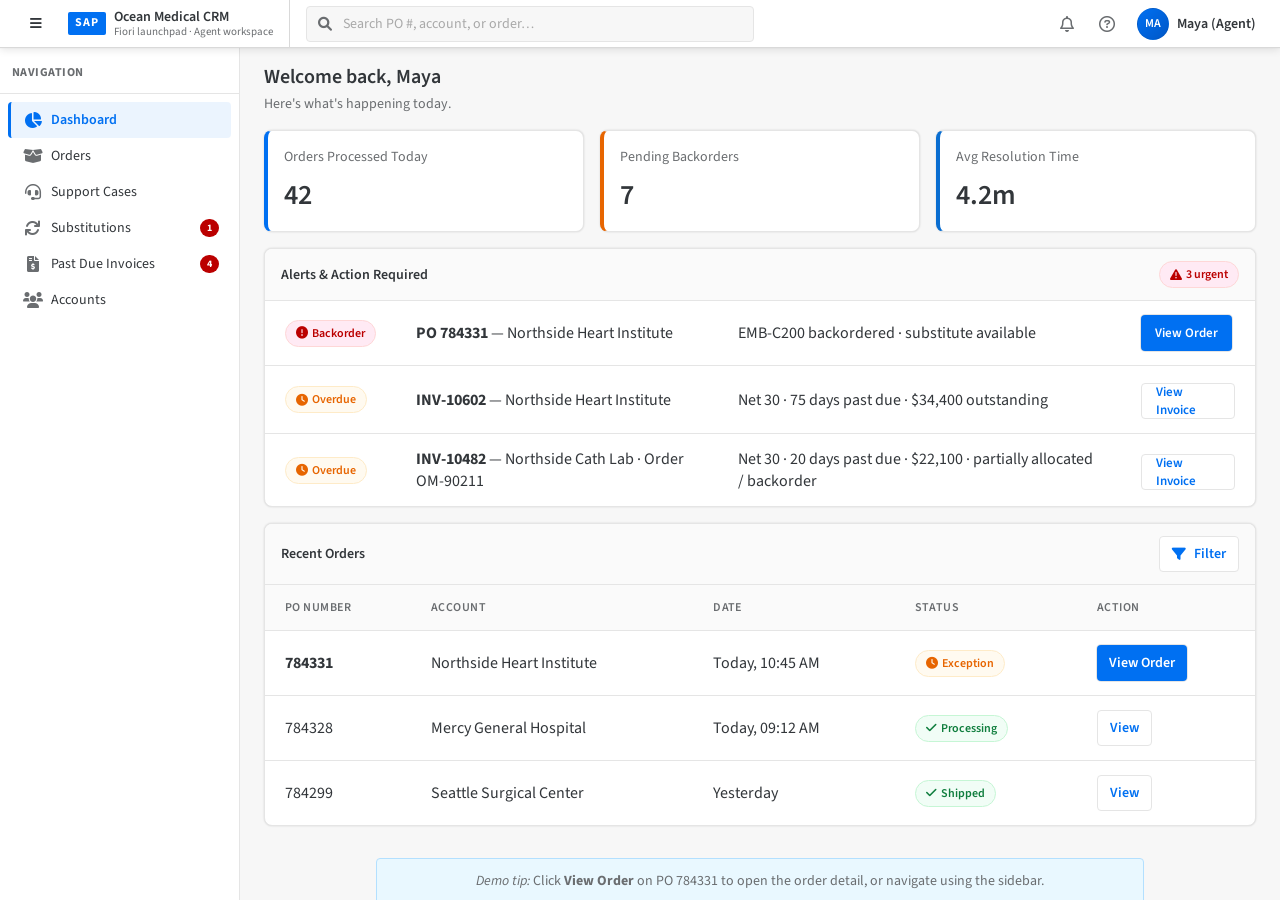
==== commit 516811c8: "Added net terms Made-with: Cursor" ====
--- a/Ocean Medical/index.html
+++ b/Ocean Medical/index.html
@@ -92,13 +92,13 @@
               <tr>
                 <td><span class="badge badge-warning"><i class="fa-solid fa-clock"></i> Overdue</span></td>
                 <td><strong>INV-10602</strong> — Northside Heart Institute</td>
-                <td>75 days past due · $34,400 outstanding</td>
+                <td>Net 30 · 75 days past due · $34,400 outstanding</td>
                 <td><a class="btn btn-outline" href="invoices.html" style="padding:6px 14px;font-size:13px;">View Invoice</a></td>
               </tr>
               <tr>
                 <td><span class="badge badge-warning"><i class="fa-solid fa-clock"></i> Overdue</span></td>
                 <td><strong>INV-10482</strong> — Northside Cath Lab · Order OM-90211</td>
-                <td>20 days past due · $22,100 · partially allocated / backorder</td>
+                <td>Net 30 · 20 days past due · $22,100 · partially allocated / backorder</td>
                 <td><a class="btn btn-outline" href="invoices.html#inv-10482" style="padding:6px 14px;font-size:13px;">View Invoice</a></td>
               </tr>
             </tbody>
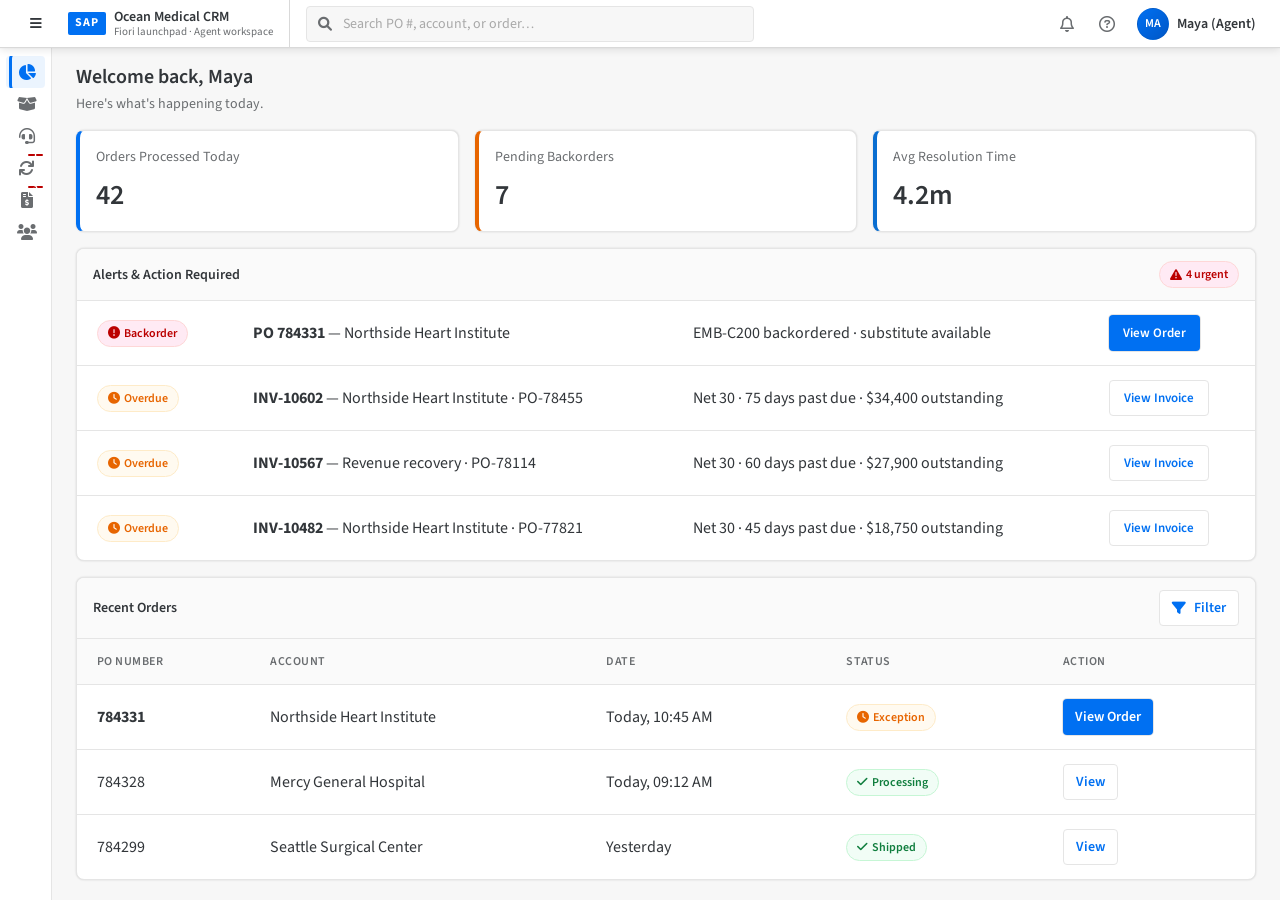
==== commit cb7a2afb: "Collapsed sidebar Made-with: Cursor" ====
--- a/Ocean Medical/index.html
+++ b/Ocean Medical/index.html
@@ -38,15 +38,15 @@
 
   <div class="sap-shell-body">
     <!-- Sidebar -->
-    <nav class="sidebar">
+    <nav class="sidebar sidebar--collapsed" aria-label="Main navigation">
       <div class="brand">Navigation</div>
       <div class="nav-items">
-        <a class="nav-item active" href="index.html"><i class="fa-solid fa-chart-pie"></i> Dashboard</a>
-        <a class="nav-item" href="orders.html"><i class="fa-solid fa-box-open"></i> Orders</a>
-        <a class="nav-item" href="cases.html"><i class="fa-solid fa-headset"></i> Support Cases</a>
-        <a class="nav-item" href="substitutions.html"><i class="fa-solid fa-arrows-rotate"></i> Substitutions <span class="sub-nav-badge">1</span></a>
-        <a class="nav-item" href="invoices.html"><i class="fa-solid fa-file-invoice-dollar"></i> Past Due Invoices <span class="sub-nav-badge">4</span></a>
-        <a class="nav-item" href="accounts.html"><i class="fa-solid fa-users"></i> Accounts</a>
+        <a class="nav-item active" href="index.html" title="Dashboard"><i class="fa-solid fa-chart-pie"></i> Dashboard</a>
+        <a class="nav-item" href="orders.html" title="Orders"><i class="fa-solid fa-box-open"></i> Orders</a>
+        <a class="nav-item" href="cases.html" title="Support Cases"><i class="fa-solid fa-headset"></i> Support Cases</a>
+        <a class="nav-item" href="substitutions.html" title="Substitutions"><i class="fa-solid fa-arrows-rotate"></i> Substitutions <span class="sub-nav-badge">1</span></a>
+        <a class="nav-item" href="invoices.html" title="Past Due Invoices"><i class="fa-solid fa-file-invoice-dollar"></i> Past Due Invoices <span class="sub-nav-badge">3</span></a>
+        <a class="nav-item" href="accounts.html" title="Accounts"><i class="fa-solid fa-users"></i> Accounts</a>
       </div>
     </nav>
 
@@ -79,7 +79,7 @@
         <div class="card" style="margin-bottom:16px;">
           <div class="card-header">
             Alerts &amp; Action Required
-            <span class="badge badge-danger"><i class="fa-solid fa-triangle-exclamation"></i> 3 urgent</span>
+            <span class="badge badge-danger"><i class="fa-solid fa-triangle-exclamation"></i> 4 urgent</span>
           </div>
           <table class="table">
             <tbody>
@@ -91,14 +91,20 @@
               </tr>
               <tr>
                 <td><span class="badge badge-warning"><i class="fa-solid fa-clock"></i> Overdue</span></td>
-                <td><strong>INV-10602</strong> — Northside Heart Institute</td>
+                <td><strong>INV-10602</strong> — Northside Heart Institute · PO-78455</td>
                 <td>Net 30 · 75 days past due · $34,400 outstanding</td>
-                <td><a class="btn btn-outline" href="invoices.html" style="padding:6px 14px;font-size:13px;">View Invoice</a></td>
+                <td><a class="btn btn-outline" href="invoices.html#inv-10602" style="padding:6px 14px;font-size:13px;">View Invoice</a></td>
               </tr>
               <tr>
                 <td><span class="badge badge-warning"><i class="fa-solid fa-clock"></i> Overdue</span></td>
-                <td><strong>INV-10482</strong> — Northside Cath Lab · Order OM-90211</td>
-                <td>Net 30 · 20 days past due · $22,100 · partially allocated / backorder</td>
+                <td><strong>INV-10567</strong> — Revenue recovery · PO-78114</td>
+                <td>Net 30 · 60 days past due · $27,900 outstanding</td>
+                <td><a class="btn btn-outline" href="invoices.html#inv-10567" style="padding:6px 14px;font-size:13px;">View Invoice</a></td>
+              </tr>
+              <tr>
+                <td><span class="badge badge-warning"><i class="fa-solid fa-clock"></i> Overdue</span></td>
+                <td><strong>INV-10482</strong> — Northside Heart Institute · PO-77821</td>
+                <td>Net 30 · 45 days past due · $18,750 outstanding</td>
                 <td><a class="btn btn-outline" href="invoices.html#inv-10482" style="padding:6px 14px;font-size:13px;">View Invoice</a></td>
               </tr>
             </tbody>
--- a/Ocean Medical/shared.css
+++ b/Ocean Medical/shared.css
@@ -62,16 +62,24 @@
 .sap-shell-body { flex:1; display:flex; min-height:0; overflow:hidden; }
 
 /* Sidebar Nav */
-.sidebar { width:15rem; min-width:15rem; background-color:var(--sapList_BG); color:var(--sapTextColor); display:flex; flex-direction:column; border-right:1px solid var(--sapNeutralBorder); }
-.brand { padding:1rem 0.75rem 0.75rem; font-size:0.75rem; font-weight:700; text-transform:uppercase; letter-spacing:0.04em; color:var(--sapContent_LabelColor); border-bottom:1px solid var(--sapNeutralBorder); }
-.nav-items { padding:0.5rem 0; flex:1; overflow-y:auto; }
-.nav-item { padding:0.5rem 0.75rem; margin:0 0.5rem; display:flex; align-items:center; gap:0.5rem; color:var(--sapTextColor); cursor:pointer; transition:background 0.15s; font-weight:400; font-size:0.875rem; border-radius:var(--radius-md); border-left:0.1875rem solid transparent; text-decoration:none; }
-.nav-item i { width:1.25rem; text-align:center; color:var(--sapContent_LabelColor); font-size:1rem; }
+.sidebar { width:15rem; min-width:15rem; background-color:var(--sapList_BG); color:var(--sapTextColor); display:flex; flex-direction:column; border-right:1px solid var(--sapNeutralBorder); transition:width 0.2s ease,min-width 0.2s ease; flex-shrink:0; }
+.brand { padding:1rem 0.75rem 0.75rem; font-size:0.75rem; font-weight:700; text-transform:uppercase; letter-spacing:0.04em; color:var(--sapContent_LabelColor); border-bottom:1px solid var(--sapNeutralBorder); transition:opacity 0.15s ease,padding 0.2s ease; white-space:nowrap; overflow:hidden; }
+.nav-items { padding:0.5rem 0; flex:1; overflow-y:auto; overflow-x:hidden; }
+.nav-item { padding:0.5rem 0.75rem; margin:0 0.5rem; display:flex; align-items:center; gap:0.5rem; color:var(--sapTextColor); cursor:pointer; transition:background 0.15s,padding 0.2s ease; font-weight:400; font-size:0.875rem; border-radius:var(--radius-md); border-left:0.1875rem solid transparent; text-decoration:none; }
+.nav-item i { width:1.25rem; text-align:center; color:var(--sapContent_LabelColor); font-size:1rem; flex-shrink:0; }
 .nav-item:hover { background-color:rgba(0,112,242,0.06); }
 .nav-item:hover i { color:var(--sapBrand); }
 .nav-item.active { background-color:rgba(0,112,242,0.08); color:var(--sapBrand); font-weight:600; border-left-color:var(--sapBrand); }
 .nav-item.active i { color:var(--sapBrand); }
-.sub-nav-badge { background:var(--danger); color:#fff; font-size:0.625rem; font-weight:700; border-radius:0.625rem; padding:0.125rem 0.4375rem; margin-left:auto; min-width:1.125rem; text-align:center; }
+.sub-nav-badge { background:var(--danger); color:#fff; font-size:0.625rem; font-weight:700; border-radius:0.625rem; padding:0.125rem 0.4375rem; margin-left:auto; min-width:1.125rem; text-align:center; flex-shrink:0; }
+
+/* Collapsed rail (icon-only) — default state */
+.sidebar.sidebar--collapsed { width:3.25rem; min-width:3.25rem; }
+.sidebar.sidebar--collapsed .brand { opacity:0; height:0; padding:0; margin:0; border:none; pointer-events:none; }
+.sidebar.sidebar--collapsed .nav-item { justify-content:center; padding:0.5rem 0.35rem; margin:0 0.35rem; gap:0; position:relative; font-size:0; line-height:0; }
+.sidebar.sidebar--collapsed .nav-item i { font-size:1rem; line-height:1; width:auto; }
+.sidebar.sidebar--collapsed .sub-nav-badge { position:absolute; top:0.125rem; right:0.125rem; margin:0; font-size:0.5625rem; padding:0.0625rem 0.3125rem; min-width:0.875rem; }
+.sidebar.sidebar--collapsed .nav-item.active { border-left-color:transparent; box-shadow:inset 3px 0 0 0 var(--sapBrand); }
 
 /* Main Content */
 .main-content { flex:1; display:flex; flex-direction:column; overflow-y:auto; background:var(--sapPageBG); min-width:0; }
